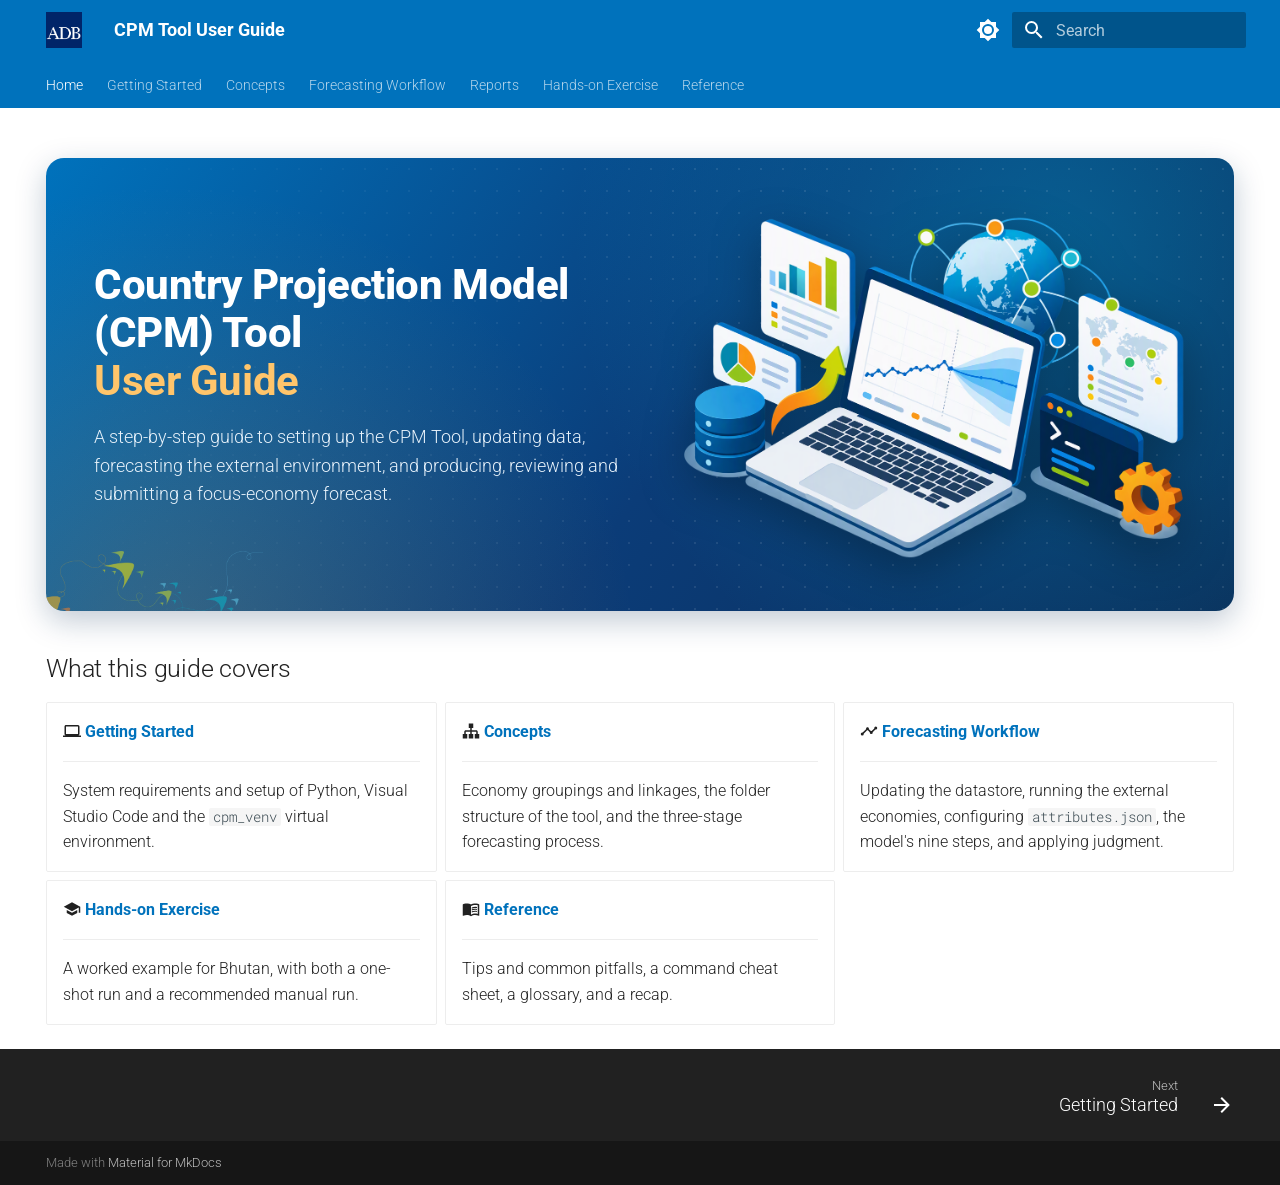
==== index.html @ 5feddd9f "Add files via upload" ====
<!doctype html>
<html lang="en" class="no-js" xmlns:mso="urn:schemas-microsoft-com:office:office" xmlns:msdt="uuid:C2F41010-65B3-11d1-A29F-00AA00C14882">
  <head>
    
      <meta charset="utf-8">
      <meta name="viewport" content="width=device-width,initial-scale=1">
      
        <meta name="description" content="User guide for the Country Projection Model (CPM) Tool">
      
      
        <meta name="author" content="Dennis E. Sorino">
      
      
      
      
        <link rel="next" href="getting-started.html">
      
      
        
      
      
      <link rel="icon" href="assets/images/favicon.png">
      <meta name="generator" content="mkdocs-1.6.1, mkdocs-material-9.7.7">
    
    
      
        <title>CPM Tool User Guide</title>
      
    
    
      <link rel="stylesheet" href="assets/stylesheets/main.ec1eaa64.min.css">
      
        
        <link rel="stylesheet" href="assets/stylesheets/palette.ab4e12ef.min.css">
      
      


    
    
      
    
    
      
        
        
        <link rel="preconnect" href="https://fonts.gstatic.com" crossorigin>
        <link rel="stylesheet" href="https://fonts.googleapis.com/css?family=Roboto:300,300i,400,400i,700,700i%7CRoboto+Mono:400,400i,700,700i&display=fallback">
        <style>:root{--md-text-font:"Roboto";--md-code-font:"Roboto Mono"}</style>
      
    
    
      <link rel="stylesheet" href="css/print-site.css">
    
      <link rel="stylesheet" href="css/print-site-material.css">
    
      <link rel="stylesheet" href="stylesheets/extra.css">
    
    <script>__md_scope=new URL(".",location),__md_hash=e=>[...e].reduce(((e,_)=>(e<<5)-e+_.charCodeAt(0)),0),__md_get=(e,_=localStorage,t=__md_scope)=>JSON.parse(_.getItem(t.pathname+"."+e)),__md_set=(e,_,t=localStorage,a=__md_scope)=>{try{t.setItem(a.pathname+"."+e,JSON.stringify(_))}catch(e){}}</script>
    
      

    
    
  
<!--[if gte mso 9]><xml>
<mso:CustomDocumentProperties>
<mso:ADBCountry msdt:dt="string"></mso:ADBCountry>
<mso:ia017ac09b1942648b563fe0b2b14d52 msdt:dt="string">ERMR|1b0f6326-b8c9-47db-9084-1685569433b2</mso:ia017ac09b1942648b563fe0b2b14d52>
<mso:d01a0ce1b141461dbfb235a3ab729a2c msdt:dt="string"></mso:d01a0ce1b141461dbfb235a3ab729a2c>
<mso:ADBDocumentSecurity msdt:dt="string"></mso:ADBDocumentSecurity>
<mso:ADBDepartmentOwner msdt:dt="string">4;#ERCD|ab3ec0c9-2ce1-477e-8dd0-15d1f7f6b467</mso:ADBDepartmentOwner>
<mso:MediaServiceImageTags msdt:dt="string"></mso:MediaServiceImageTags>
<mso:ADBDocumentLanguage msdt:dt="string">1;#English|16ac8743-31bb-43f8-9a73-533a041667d6</mso:ADBDocumentLanguage>
<mso:p030e467f78f45b4ae8f7e2c17ea4d82 msdt:dt="string"></mso:p030e467f78f45b4ae8f7e2c17ea4d82>
<mso:d61536b25a8a4fedb48bb564279be82a msdt:dt="string">ERCD|ab3ec0c9-2ce1-477e-8dd0-15d1f7f6b467</mso:d61536b25a8a4fedb48bb564279be82a>
<mso:ADBSector msdt:dt="string"></mso:ADBSector>
<mso:ADBDivision msdt:dt="string">7;#ERMR|1b0f6326-b8c9-47db-9084-1685569433b2</mso:ADBDivision>
<mso:a37ff23a602146d4934a49238d370ca5 msdt:dt="string"></mso:a37ff23a602146d4934a49238d370ca5>
<mso:k985dbdc596c44d7acaf8184f33920f0 msdt:dt="string"></mso:k985dbdc596c44d7acaf8184f33920f0>
<mso:j78542b1fffc4a1c84659474212e3133 msdt:dt="string">ERCD|ab3ec0c9-2ce1-477e-8dd0-15d1f7f6b467</mso:j78542b1fffc4a1c84659474212e3133>
<mso:lcf76f155ced4ddcb4097134ff3c332f msdt:dt="string"></mso:lcf76f155ced4ddcb4097134ff3c332f>
<mso:TaxCatchAll msdt:dt="string">4;#ERCD|ab3ec0c9-2ce1-477e-8dd0-15d1f7f6b467;#3;#ERCD|ab3ec0c9-2ce1-477e-8dd0-15d1f7f6b467;#1;#English|16ac8743-31bb-43f8-9a73-533a041667d6;#7;#ERMR|1b0f6326-b8c9-47db-9084-1685569433b2</mso:TaxCatchAll>
<mso:h00e4aaaf4624e24a7df7f06faa038c6 msdt:dt="string">English|16ac8743-31bb-43f8-9a73-533a041667d6</mso:h00e4aaaf4624e24a7df7f06faa038c6>
<mso:ADBDocumentType msdt:dt="string"></mso:ADBDocumentType>
</mso:CustomDocumentProperties>
</xml><![endif]-->
</head>
  
  
    
    
      
    
    
    
    
    <body dir="ltr" data-md-color-scheme="default" data-md-color-primary="custom" data-md-color-accent="custom">
  
    
    <input class="md-toggle" data-md-toggle="drawer" type="checkbox" id="__drawer" autocomplete="off">
    <input class="md-toggle" data-md-toggle="search" type="checkbox" id="__search" autocomplete="off">
    <label class="md-overlay" for="__drawer"></label>
    <div data-md-component="skip">
      
        
        <a href="#country-projection-model-cpm-tooluser-guide" class="md-skip">
          Skip to content
        </a>
      
    </div>
    <div data-md-component="announce">
      
    </div>
    
    
      

<header class="md-header" data-md-component="header">
  <nav class="md-header__inner md-grid" aria-label="Header">
    <a href="index.html" title="CPM Tool User Guide" class="md-header__button md-logo" aria-label="CPM Tool User Guide" data-md-component="logo">
      
  <img src="assets/images/adb-logo.png" alt="logo">

    </a>
    <label class="md-header__button md-icon" for="__drawer">
      
      <svg xmlns="http://www.w3.org/2000/svg" viewBox="0 0 24 24"><path d="M3 6h18v2H3zm0 5h18v2H3zm0 5h18v2H3z"/></svg>
    </label>
    <div class="md-header__title" data-md-component="header-title">
      <div class="md-header__ellipsis">
        <div class="md-header__topic">
          <span class="md-ellipsis">
            CPM Tool User Guide
          </span>
        </div>
        <div class="md-header__topic" data-md-component="header-topic">
          <span class="md-ellipsis">
            
              Home
            
          </span>
        </div>
      </div>
    </div>
    
      
        <form class="md-header__option" data-md-component="palette">
  
    
    
    
    <input class="md-option" data-md-color-media="" data-md-color-scheme="default" data-md-color-primary="custom" data-md-color-accent="custom"  aria-label="Switch to dark mode"  type="radio" name="__palette" id="__palette_0">
    
      <label class="md-header__button md-icon" title="Switch to dark mode" for="__palette_1" hidden>
        <svg xmlns="http://www.w3.org/2000/svg" viewBox="0 0 24 24"><path d="M12 8a4 4 0 0 0-4 4 4 4 0 0 0 4 4 4 4 0 0 0 4-4 4 4 0 0 0-4-4m0 10a6 6 0 0 1-6-6 6 6 0 0 1 6-6 6 6 0 0 1 6 6 6 6 0 0 1-6 6m8-9.31V4h-4.69L12 .69 8.69 4H4v4.69L.69 12 4 15.31V20h4.69L12 23.31 15.31 20H20v-4.69L23.31 12z"/></svg>
      </label>
    
  
    
    
    
    <input class="md-option" data-md-color-media="" data-md-color-scheme="slate" data-md-color-primary="custom" data-md-color-accent="custom"  aria-label="Switch to light mode"  type="radio" name="__palette" id="__palette_1">
    
      <label class="md-header__button md-icon" title="Switch to light mode" for="__palette_0" hidden>
        <svg xmlns="http://www.w3.org/2000/svg" viewBox="0 0 24 24"><path d="M12 18c-.89 0-1.74-.2-2.5-.55C11.56 16.5 13 14.42 13 12s-1.44-4.5-3.5-5.45C10.26 6.2 11.11 6 12 6a6 6 0 0 1 6 6 6 6 0 0 1-6 6m8-9.31V4h-4.69L12 .69 8.69 4H4v4.69L.69 12 4 15.31V20h4.69L12 23.31 15.31 20H20v-4.69L23.31 12z"/></svg>
      </label>
    
  
</form>
      
    
    
      <script>var palette=__md_get("__palette");if(palette&&palette.color){if("(prefers-color-scheme)"===palette.color.media){var media=matchMedia("(prefers-color-scheme: light)"),input=document.querySelector(media.matches?"[data-md-color-media='(prefers-color-scheme: light)']":"[data-md-color-media='(prefers-color-scheme: dark)']");palette.color.media=input.getAttribute("data-md-color-media"),palette.color.scheme=input.getAttribute("data-md-color-scheme"),palette.color.primary=input.getAttribute("data-md-color-primary"),palette.color.accent=input.getAttribute("data-md-color-accent")}for(var[key,value]of Object.entries(palette.color))document.body.setAttribute("data-md-color-"+key,value)}</script>
    
    
    
      
      
        <label class="md-header__button md-icon" for="__search">
          
          <svg xmlns="http://www.w3.org/2000/svg" viewBox="0 0 24 24"><path d="M9.5 3A6.5 6.5 0 0 1 16 9.5c0 1.61-.59 3.09-1.56 4.23l.27.27h.79l5 5-1.5 1.5-5-5v-.79l-.27-.27A6.52 6.52 0 0 1 9.5 16 6.5 6.5 0 0 1 3 9.5 6.5 6.5 0 0 1 9.5 3m0 2C7 5 5 7 5 9.5S7 14 9.5 14 14 12 14 9.5 12 5 9.5 5"/></svg>
        </label>
        <div class="md-search" data-md-component="search" role="dialog">
  <label class="md-search__overlay" for="__search"></label>
  <div class="md-search__inner" role="search">
    <form class="md-search__form" name="search">
      <input type="text" class="md-search__input" name="query" aria-label="Search" placeholder="Search" autocapitalize="off" autocorrect="off" autocomplete="off" spellcheck="false" data-md-component="search-query" required>
      <label class="md-search__icon md-icon" for="__search">
        
        <svg xmlns="http://www.w3.org/2000/svg" viewBox="0 0 24 24"><path d="M9.5 3A6.5 6.5 0 0 1 16 9.5c0 1.61-.59 3.09-1.56 4.23l.27.27h.79l5 5-1.5 1.5-5-5v-.79l-.27-.27A6.52 6.52 0 0 1 9.5 16 6.5 6.5 0 0 1 3 9.5 6.5 6.5 0 0 1 9.5 3m0 2C7 5 5 7 5 9.5S7 14 9.5 14 14 12 14 9.5 12 5 9.5 5"/></svg>
        
        <svg xmlns="http://www.w3.org/2000/svg" viewBox="0 0 24 24"><path d="M20 11v2H8l5.5 5.5-1.42 1.42L4.16 12l7.92-7.92L13.5 5.5 8 11z"/></svg>
      </label>
      <nav class="md-search__options" aria-label="Search">
        
        <button type="reset" class="md-search__icon md-icon" title="Clear" aria-label="Clear" tabindex="-1">
          
          <svg xmlns="http://www.w3.org/2000/svg" viewBox="0 0 24 24"><path d="M19 6.41 17.59 5 12 10.59 6.41 5 5 6.41 10.59 12 5 17.59 6.41 19 12 13.41 17.59 19 19 17.59 13.41 12z"/></svg>
        </button>
      </nav>
      
        <div class="md-search__suggest" data-md-component="search-suggest"></div>
      
    </form>
    <div class="md-search__output">
      <div class="md-search__scrollwrap" tabindex="0" data-md-scrollfix>
        <div class="md-search-result" data-md-component="search-result">
          <div class="md-search-result__meta">
            Initializing search
          </div>
          <ol class="md-search-result__list" role="presentation"></ol>
        </div>
      </div>
    </div>
  </div>
</div>
      
    
    
  </nav>
  
</header>
    
    <div class="md-container" data-md-component="container">
      
      
        
          
            
<nav class="md-tabs" aria-label="Tabs" data-md-component="tabs">
  <div class="md-grid">
    <ul class="md-tabs__list">
      
        
  
  
  
    
  
  
    <li class="md-tabs__item md-tabs__item--active">
      <a href="index.html" class="md-tabs__link">
        
  
  
    
  
  Home

      </a>
    </li>
  

      
        
  
  
  
  
    <li class="md-tabs__item">
      <a href="getting-started.html" class="md-tabs__link">
        
  
  
    
  
  Getting Started

      </a>
    </li>
  

      
        
  
  
  
  
    <li class="md-tabs__item">
      <a href="concepts.html" class="md-tabs__link">
        
  
  
    
  
  Concepts

      </a>
    </li>
  

      
        
  
  
  
  
    <li class="md-tabs__item">
      <a href="workflow.html" class="md-tabs__link">
        
  
  
    
  
  Forecasting Workflow

      </a>
    </li>
  

      
        
  
  
  
  
    <li class="md-tabs__item">
      <a href="reports.html" class="md-tabs__link">
        
  
  
    
  
  Reports

      </a>
    </li>
  

      
        
  
  
  
  
    <li class="md-tabs__item">
      <a href="exercise.html" class="md-tabs__link">
        
  
  
    
  
  Hands-on Exercise

      </a>
    </li>
  

      
        
  
  
  
  
    <li class="md-tabs__item">
      <a href="reference.html" class="md-tabs__link">
        
  
  
    
  
  Reference

      </a>
    </li>
  

      
    </ul>
  </div>
</nav>
          
        
      
      <main class="md-main" data-md-component="main">
        <div class="md-main__inner md-grid">
          
            
              
                
              
              <div class="md-sidebar md-sidebar--primary" data-md-component="sidebar" data-md-type="navigation" hidden>
                <div class="md-sidebar__scrollwrap">
                  <div class="md-sidebar__inner">
                    


  


<nav class="md-nav md-nav--primary md-nav--lifted" aria-label="Navigation" data-md-level="0">
  <label class="md-nav__title" for="__drawer">
    <a href="index.html" title="CPM Tool User Guide" class="md-nav__button md-logo" aria-label="CPM Tool User Guide" data-md-component="logo">
      
  <img src="assets/images/adb-logo.png" alt="logo">

    </a>
    CPM Tool User Guide
  </label>
  
  <ul class="md-nav__list" data-md-scrollfix>
    
      
      
  
  
    
  
  
  
    <li class="md-nav__item md-nav__item--active">
      
      <input class="md-nav__toggle md-toggle" type="checkbox" id="__toc">
      
      
        
      
      
        <label class="md-nav__link md-nav__link--active" for="__toc">
          
  
  
  <span class="md-ellipsis">
    
  
    Home
  

    
  </span>
  
  

          <span class="md-nav__icon md-icon"></span>
        </label>
      
      <a href="index.html" class="md-nav__link md-nav__link--active">
        
  
  
  <span class="md-ellipsis">
    
  
    Home
  

    
  </span>
  
  

      </a>
      
        

<nav class="md-nav md-nav--secondary" aria-label="Table of contents">
  
  
  
    
  
  
    <label class="md-nav__title" for="__toc">
      <span class="md-nav__icon md-icon"></span>
      Table of contents
    </label>
    <ul class="md-nav__list" data-md-component="toc" data-md-scrollfix>
      
        <li class="md-nav__item">
  <a href="#what-this-guide-covers" class="md-nav__link">
    <span class="md-ellipsis">
      
        What this guide covers
      
    </span>
  </a>
  
</li>
      
    </ul>
  
</nav>
      
    </li>
  

    
      
      
  
  
  
  
    <li class="md-nav__item">
      <a href="getting-started.html" class="md-nav__link">
        
  
  
  <span class="md-ellipsis">
    
  
    Getting Started
  

    
  </span>
  
  

      </a>
    </li>
  

    
      
      
  
  
  
  
    <li class="md-nav__item">
      <a href="concepts.html" class="md-nav__link">
        
  
  
  <span class="md-ellipsis">
    
  
    Concepts
  

    
  </span>
  
  

      </a>
    </li>
  

    
      
      
  
  
  
  
    <li class="md-nav__item">
      <a href="workflow.html" class="md-nav__link">
        
  
  
  <span class="md-ellipsis">
    
  
    Forecasting Workflow
  

    
  </span>
  
  

      </a>
    </li>
  

    
      
      
  
  
  
  
    <li class="md-nav__item">
      <a href="reports.html" class="md-nav__link">
        
  
  
  <span class="md-ellipsis">
    
  
    Reports
  

    
  </span>
  
  

      </a>
    </li>
  

    
      
      
  
  
  
  
    <li class="md-nav__item">
      <a href="exercise.html" class="md-nav__link">
        
  
  
  <span class="md-ellipsis">
    
  
    Hands-on Exercise
  

    
  </span>
  
  

      </a>
    </li>
  

    
      
      
  
  
  
  
    <li class="md-nav__item">
      <a href="reference.html" class="md-nav__link">
        
  
  
  <span class="md-ellipsis">
    
  
    Reference
  

    
  </span>
  
  

      </a>
    </li>
  

    
  </ul>
</nav>
                  </div>
                </div>
              </div>
            
            
              
                
              
              <div class="md-sidebar md-sidebar--secondary" data-md-component="sidebar" data-md-type="toc" hidden>
                <div class="md-sidebar__scrollwrap">
                  <div class="md-sidebar__inner">
                    

<nav class="md-nav md-nav--secondary" aria-label="Table of contents">
  
  
  
    
  
  
    <label class="md-nav__title" for="__toc">
      <span class="md-nav__icon md-icon"></span>
      Table of contents
    </label>
    <ul class="md-nav__list" data-md-component="toc" data-md-scrollfix>
      
        <li class="md-nav__item">
  <a href="#what-this-guide-covers" class="md-nav__link">
    <span class="md-ellipsis">
      
        What this guide covers
      
    </span>
  </a>
  
</li>
      
    </ul>
  
</nav>
                  </div>
                </div>
              </div>
            
          
          
            <div class="md-content" data-md-component="content">
              
              <article class="md-content__inner md-typeset">
                
                  
  




<div class="cpm-hero">
<div class="cpm-hero__text">
<h1 id="country-projection-model-cpm-tooluser-guide">Country Projection Model (CPM) Tool<br><span class="cpm-hero__sub">User Guide</span><a class="headerlink" href="#country-projection-model-cpm-tooluser-guide" title="Permanent link">&para;</a></h1>
<p class="cpm-hero__lead">A step-by-step guide to setting up the CPM Tool, updating data, forecasting the external environment, and producing, reviewing and submitting a focus-economy forecast.</p>
</div>
<div class="cpm-hero__art">
  <img src="assets/images/cover-illustration.png" alt="Illustration of forecasting dashboards, a laptop showing a fan chart, and a linked globe">
</div>
</div>
<h2 id="what-this-guide-covers">What this guide covers<a class="headerlink" href="#what-this-guide-covers" title="Permanent link">&para;</a></h2>
<div class="grid cards">
<ul>
<li>
<p><span class="twemoji"><svg xmlns="http://www.w3.org/2000/svg" viewBox="0 0 24 24"><path d="M4 6h16v10H4m16 2a2 2 0 0 0 2-2V6a2 2 0 0 0-2-2H4c-1.11 0-2 .89-2 2v10a2 2 0 0 0 2 2H0v2h24v-2z"/></svg></span> <strong><a href="getting-started/index.md">Getting Started</a></strong></p>
<hr />
<p>System requirements and setup of Python, Visual Studio Code and the <code>cpm_venv</code> virtual environment.</p>
</li>
<li>
<p><span class="twemoji"><svg xmlns="http://www.w3.org/2000/svg" viewBox="0 0 24 24"><path d="M9 2v6h2v3H5c-1.11 0-2 .89-2 2v3H1v6h6v-6H5v-3h6v3H9v6h6v-6h-2v-3h6v3h-2v6h6v-6h-2v-3c0-1.11-.89-2-2-2h-6V8h2V2z"/></svg></span> <strong><a href="concepts/index.md">Concepts</a></strong></p>
<hr />
<p>Economy groupings and linkages, the folder structure of the tool, and the three-stage forecasting process.</p>
</li>
<li>
<p><span class="twemoji"><svg xmlns="http://www.w3.org/2000/svg" viewBox="0 0 24 24"><path d="m3 14 .5.07L8.07 9.5a1.95 1.95 0 0 1 .52-1.91c.78-.79 2.04-.79 2.82 0 .53.52.7 1.26.52 1.91l2.57 2.57.5-.07c.18 0 .35 0 .5.07l3.57-3.57C19 8.35 19 8.18 19 8a2 2 0 0 1 2-2 2 2 0 0 1 2 2 2 2 0 0 1-2 2c-.18 0-.35 0-.5-.07l-3.57 3.57c.07.15.07.32.07.5a2 2 0 0 1-2 2 2 2 0 0 1-2-2l.07-.5-2.57-2.57c-.32.07-.68.07-1 0L4.93 15.5 5 16a2 2 0 0 1-2 2 2 2 0 0 1-2-2 2 2 0 0 1 2-2"/></svg></span> <strong><a href="workflow/index.md">Forecasting Workflow</a></strong></p>
<hr />
<p>Updating the datastore, running the external economies, configuring <code>attributes.json</code>, the model's nine steps, and applying judgment.</p>
</li>
<li>
<p><span class="twemoji"><svg xmlns="http://www.w3.org/2000/svg" viewBox="0 0 24 24"><path d="M12 3 1 9l11 6 9-4.91V17h2V9M5 13.18v4L12 21l7-3.82v-4L12 17z"/></svg></span> <strong><a href="exercise/index.md">Hands-on Exercise</a></strong></p>
<hr />
<p>A worked example for Bhutan, with both a one-shot run and a recommended manual run.</p>
</li>
<li>
<p><span class="twemoji"><svg xmlns="http://www.w3.org/2000/svg" viewBox="0 0 24 24"><path d="M12 21.5c-1.35-.85-3.8-1.5-5.5-1.5-1.65 0-3.35.3-4.75 1.05-.1.05-.15.05-.25.05-.25 0-.5-.25-.5-.5V6c.6-.45 1.25-.75 2-1 1.11-.35 2.33-.5 3.5-.5 1.95 0 4.05.4 5.5 1.5 1.45-1.1 3.55-1.5 5.5-1.5 1.17 0 2.39.15 3.5.5.75.25 1.4.55 2 1v14.6c0 .25-.25.5-.5.5-.1 0-.15 0-.25-.05-1.4-.75-3.1-1.05-4.75-1.05-1.7 0-4.15.65-5.5 1.5M12 8v11.5c1.35-.85 3.8-1.5 5.5-1.5 1.2 0 2.4.15 3.5.5V7c-1.1-.35-2.3-.5-3.5-.5-1.7 0-4.15.65-5.5 1.5m1 3.5c1.11-.68 2.6-1 4.5-1 .91 0 1.76.09 2.5.28V9.23c-.87-.15-1.71-.23-2.5-.23q-2.655 0-4.5.84zm4.5.17c-1.71 0-3.21.26-4.5.79v1.69c1.11-.65 2.6-.99 4.5-.99 1.04 0 1.88.08 2.5.24v-1.5c-.87-.16-1.71-.23-2.5-.23m2.5 2.9c-.87-.16-1.71-.24-2.5-.24-1.83 0-3.33.27-4.5.8v1.69c1.11-.66 2.6-.99 4.5-.99 1.04 0 1.88.08 2.5.24z"/></svg></span> <strong><a href="reference/index.md">Reference</a></strong></p>
<hr />
<p>Tips and common pitfalls, a command cheat sheet, a glossary, and a recap.</p>
</li>
</ul>
</div>







  
  




  



                
              </article>
            </div>
          
          
  <script>var tabs=__md_get("__tabs");if(Array.isArray(tabs))e:for(var set of document.querySelectorAll(".tabbed-set")){var labels=set.querySelector(".tabbed-labels");for(var tab of tabs)for(var label of labels.getElementsByTagName("label"))if(label.innerText.trim()===tab){var input=document.getElementById(label.htmlFor);input.checked=!0;continue e}}</script>

<script>var target=document.getElementById(location.hash.slice(1));target&&target.name&&(target.checked=target.name.startsWith("__tabbed_"))</script>
        </div>
        
          <button type="button" class="md-top md-icon" data-md-component="top" hidden>
  
  <svg xmlns="http://www.w3.org/2000/svg" viewBox="0 0 24 24"><path d="M13 20h-2V8l-5.5 5.5-1.42-1.42L12 4.16l7.92 7.92-1.42 1.42L13 8z"/></svg>
  Back to top
</button>
        
      </main>
      
        <footer class="md-footer">
  
    
      
        
      
      <nav class="md-footer__inner md-grid" aria-label="Footer" >
        
        
          
          <a href="getting-started.html" class="md-footer__link md-footer__link--next" aria-label="Next: Getting Started">
            <div class="md-footer__title">
              <span class="md-footer__direction">
                Next
              </span>
              <div class="md-ellipsis">
                Getting Started
              </div>
            </div>
            <div class="md-footer__button md-icon">
              
              <svg xmlns="http://www.w3.org/2000/svg" viewBox="0 0 24 24"><path d="M4 11v2h12l-5.5 5.5 1.42 1.42L19.84 12l-7.92-7.92L10.5 5.5 16 11z"/></svg>
            </div>
          </a>
        
      </nav>
    
  
  <div class="md-footer-meta md-typeset">
    <div class="md-footer-meta__inner md-grid">
      <div class="md-copyright">
  
  
    Made with
    <a href="https://squidfunk.github.io/mkdocs-material/" target="_blank" rel="noopener">
      Material for MkDocs
    </a>
  
</div>
      
    </div>
  </div>
</footer>
      
    </div>
    <div class="md-dialog" data-md-component="dialog">
      <div class="md-dialog__inner md-typeset"></div>
    </div>
    
    
    
      
      
      <script id="__config" type="application/json">{"annotate": null, "base": ".", "features": ["navigation.tabs", "navigation.sections", "navigation.top", "navigation.footer", "navigation.indexes", "toc.follow", "search.highlight", "search.suggest", "content.code.copy", "content.code.annotate", "content.tabs.link"], "search": "assets/javascripts/workers/search.2c215733.min.js", "tags": null, "translations": {"clipboard.copied": "Copied to clipboard", "clipboard.copy": "Copy to clipboard", "search.result.more.one": "1 more on this page", "search.result.more.other": "# more on this page", "search.result.none": "No matching documents", "search.result.one": "1 matching document", "search.result.other": "# matching documents", "search.result.placeholder": "Type to start searching", "search.result.term.missing": "Missing", "select.version": "Select version"}, "version": null}</script>
    
    
      <script src="assets/javascripts/bundle.d7400e89.min.js"></script>
      
        <script src="js/print-site.js"></script>
      
    
  </body>
</html>
---- assets/stylesheets/main.ec1eaa64.min.css ----
@charset "UTF-8";html{-webkit-text-size-adjust:none;-moz-text-size-adjust:none;text-size-adjust:none;box-sizing:border-box}*,:after,:before{box-sizing:inherit}@media (prefers-reduced-motion){*,:after,:before{transition:none!important}}body{margin:0}a,button,input,label{-webkit-tap-highlight-color:transparent}a{color:inherit;text-decoration:none}hr{border:0;box-sizing:initial;display:block;height:.05rem;overflow:visible;padding:0}small{font-size:80%}sub,sup{line-height:1em}img{border-style:none}table{border-collapse:initial;border-spacing:0}td,th{font-weight:400;vertical-align:top}button{background:#0000;border:0;font-family:inherit;font-size:inherit;margin:0;padding:0}input{border:0;outline:none}:root{--md-primary-fg-color:#4051b5;--md-primary-fg-color--light:#5d6cc0;--md-primary-fg-color--dark:#303fa1;--md-primary-bg-color:#fff;--md-primary-bg-color--light:#ffffffb3;--md-accent-fg-color:#526cfe;--md-accent-fg-color--transparent:#526cfe1a;--md-accent-bg-color:#fff;--md-accent-bg-color--light:#ffffffb3}[data-md-color-scheme=default]{color-scheme:light}[data-md-color-scheme=default] img[src$="#gh-dark-mode-only"],[data-md-color-scheme=default] img[src$="#only-dark"]{display:none}:root,[data-md-color-scheme=default]{--md-hue:225deg;--md-default-fg-color:#000000de;--md-default-fg-color--light:#0000008a;--md-default-fg-color--lighter:#00000052;--md-default-fg-color--lightest:#00000012;--md-default-bg-color:#fff;--md-default-bg-color--light:#ffffffb3;--md-default-bg-color--lighter:#ffffff4d;--md-default-bg-color--lightest:#ffffff1f;--md-code-fg-color:#36464e;--md-code-bg-color:#f5f5f5;--md-code-bg-color--light:#f5f5f5b3;--md-code-bg-color--lighter:#f5f5f54d;--md-code-hl-color:#4287ff;--md-code-hl-color--light:#4287ff1a;--md-code-hl-number-color:#d52a2a;--md-code-hl-special-color:#db1457;--md-code-hl-function-color:#a846b9;--md-code-hl-constant-color:#6e59d9;--md-code-hl-keyword-color:#3f6ec6;--md-code-hl-string-color:#1c7d4d;--md-code-hl-name-color:var(--md-code-fg-color);--md-code-hl-operator-color:var(--md-default-fg-color--light);--md-code-hl-punctuation-color:var(--md-default-fg-color--light);--md-code-hl-comment-color:var(--md-default-fg-color--light);--md-code-hl-generic-color:var(--md-default-fg-color--light);--md-code-hl-variable-color:var(--md-default-fg-color--light);--md-typeset-color:var(--md-default-fg-color);--md-typeset-a-color:var(--md-primary-fg-color);--md-typeset-del-color:#f5503d26;--md-typeset-ins-color:#0bd57026;--md-typeset-kbd-color:#fafafa;--md-typeset-kbd-accent-color:#fff;--md-typeset-kbd-border-color:#b8b8b8;--md-typeset-mark-color:#ffff0080;--md-typeset-table-color:#0000001f;--md-typeset-table-color--light:rgba(0,0,0,.035);--md-admonition-fg-color:var(--md-default-fg-color);--md-admonition-bg-color:var(--md-default-bg-color);--md-warning-fg-color:#000000de;--md-warning-bg-color:#ff9;--md-footer-fg-color:#fff;--md-footer-fg-color--light:#ffffffb3;--md-footer-fg-color--lighter:#ffffff73;--md-footer-bg-color:#000000de;--md-footer-bg-color--dark:#00000052;--md-shadow-z1:0 0.2rem 0.5rem #0000000d,0 0 0.05rem #0000001a;--md-shadow-z2:0 0.2rem 0.5rem #0000001a,0 0 0.05rem #00000040;--md-shadow-z3:0 0.2rem 0.5rem #0003,0 0 0.05rem #00000059}.md-icon svg{fill:currentcolor;display:block;height:1.2rem;width:1.2rem}body{-webkit-font-smoothing:antialiased;-moz-osx-font-smoothing:grayscale;--md-text-font-family:var(--md-text-font,_),-apple-system,BlinkMacSystemFont,Helvetica,Arial,sans-serif;--md-code-font-family:var(--md-code-font,_),SFMono-Regular,Consolas,Menlo,monospace}aside,body,input{font-feature-settings:"kern","liga";color:var(--md-typeset-color);font-family:var(--md-text-font-family)}code,kbd,pre{font-feature-settings:"kern";font-family:var(--md-code-font-family)}:root{--md-typeset-table-sort-icon:url('data:image/svg+xml;charset=utf-8,<svg xmlns="http://www.w3.org/2000/svg" viewBox="0 0 24 24"><path d="m18 21-4-4h3V7h-3l4-4 4 4h-3v10h3M2 19v-2h10v2M2 13v-2h7v2M2 7V5h4v2z"/></svg>');--md-typeset-table-sort-icon--asc:url('data:image/svg+xml;charset=utf-8,<svg xmlns="http://www.w3.org/2000/svg" viewBox="0 0 24 24"><path d="M19 17h3l-4 4-4-4h3V3h2M2 17h10v2H2M6 5v2H2V5m0 6h7v2H2z"/></svg>');--md-typeset-table-sort-icon--desc:url('data:image/svg+xml;charset=utf-8,<svg xmlns="http://www.w3.org/2000/svg" viewBox="0 0 24 24"><path d="M19 7h3l-4-4-4 4h3v14h2M2 17h10v2H2M6 5v2H2V5m0 6h7v2H2z"/></svg>')}.md-typeset{-webkit-print-color-adjust:exact;color-adjust:exact;font-size:.8rem;line-height:1.6;overflow-wrap:break-word}@media print{.md-typeset{font-size:.68rem}}.md-typeset blockquote,.md-typeset dl,.md-typeset figure,.md-typeset ol,.md-typeset pre,.md-typeset ul{margin-bottom:1em;margin-top:1em}.md-typeset h1{color:var(--md-default-fg-color--light);font-size:2em;line-height:1.3;margin:0 0 1.25em}.md-typeset h1,.md-typeset h2{font-weight:300;letter-spacing:-.01em}.md-typeset h2{font-size:1.5625em;line-height:1.4;margin:1.6em 0 .64em}.md-typeset h3{font-size:1.25em;font-weight:400;letter-spacing:-.01em;line-height:1.5;margin:1.6em 0 .8em}.md-typeset h2+h3{margin-top:.8em}.md-typeset h4{font-weight:700;letter-spacing:-.01em;margin:1em 0}.md-typeset h5,.md-typeset h6{color:var(--md-default-fg-color--light);font-size:.8em;font-weight:700;letter-spacing:-.01em;margin:1.25em 0}.md-typeset h5{text-transform:uppercase}.md-typeset h5 code{text-transform:none}.md-typeset hr{border-bottom:.05rem solid var(--md-default-fg-color--lightest);display:flow-root;margin:1.5em 0}.md-typeset a{color:var(--md-typeset-a-color);word-break:break-word}.md-typeset a,.md-typeset a:before{transition:color 125ms}.md-typeset a:focus,.md-typeset a:hover{color:var(--md-accent-fg-color)}.md-typeset a:focus code,.md-typeset a:hover code{background-color:var(--md-accent-fg-color--transparent);color:var(--md-accent-fg-color)}.md-typeset a code{color:var(--md-typeset-a-color)}.md-typeset a.focus-visible{outline-color:var(--md-accent-fg-color);outline-offset:.2rem}.md-typeset code,.md-typeset kbd,.md-typeset pre{color:var(--md-code-fg-color);direction:ltr;font-variant-ligatures:none;transition:background-color 125ms}@media print{.md-typeset code,.md-typeset kbd,.md-typeset pre{white-space:pre-wrap}}.md-typeset code{background-color:var(--md-code-bg-color);border-radius:.1rem;-webkit-box-decoration-break:clone;box-decoration-break:clone;font-size:.85em;padding:0 .2941176471em;transition:color 125ms,background-color 125ms;word-break:break-word}.md-typeset code:not(.focus-visible){-webkit-tap-highlight-color:transparent;outline:none}.md-typeset pre{display:flow-root;line-height:1.4;position:relative}.md-typeset pre>code{-webkit-box-decoration-break:slice;box-decoration-break:slice;box-shadow:none;display:block;margin:0;outline-color:var(--md-accent-fg-color);overflow:auto;padding:.7720588235em 1.1764705882em;scrollbar-color:var(--md-default-fg-color--lighter) #0000;scrollbar-width:thin;touch-action:auto;word-break:normal}.md-typeset pre>code:hover{scrollbar-color:var(--md-accent-fg-color) #0000}.md-typeset pre>code::-webkit-scrollbar{height:.2rem;width:.2rem}.md-typeset pre>code::-webkit-scrollbar-thumb{background-color:var(--md-default-fg-color--lighter)}.md-typeset pre>code::-webkit-scrollbar-thumb:hover{background-color:var(--md-accent-fg-color)}.md-typeset kbd{background-color:var(--md-typeset-kbd-color);border-radius:.1rem;box-shadow:0 .1rem 0 .05rem var(--md-typeset-kbd-border-color),0 .1rem 0 var(--md-typeset-kbd-border-color),0 -.1rem .2rem var(--md-typeset-kbd-accent-color) inset;color:var(--md-default-fg-color);display:inline-block;font-size:.75em;padding:0 .6666666667em;vertical-align:text-top;word-break:break-word}.md-typeset mark{background-color:var(--md-typeset-mark-color);-webkit-box-decoration-break:clone;box-decoration-break:clone;color:inherit;word-break:break-word}.md-typeset abbr{cursor:help;text-decoration:none}.md-typeset [data-preview],.md-typeset abbr{border-bottom:.05rem dotted var(--md-default-fg-color--light)}.md-typeset small{opacity:.75}[dir=ltr] .md-typeset sub,[dir=ltr] .md-typeset sup{margin-left:.078125em}[dir=rtl] .md-typeset sub,[dir=rtl] .md-typeset sup{margin-right:.078125em}[dir=ltr] .md-typeset blockquote{padding-left:.6rem}[dir=rtl] .md-typeset blockquote{padding-right:.6rem}[dir=ltr] .md-typeset blockquote{border-left:.2rem solid var(--md-default-fg-color--lighter)}[dir=rtl] .md-typeset blockquote{border-right:.2rem solid var(--md-default-fg-color--lighter)}.md-typeset blockquote{color:var(--md-default-fg-color--light);margin-left:0;margin-right:0}.md-typeset ul{list-style-type:disc}.md-typeset ul[type]{list-style-type:revert-layer}[dir=ltr] .md-typeset ol,[dir=ltr] .md-typeset ul{margin-left:.625em}[dir=rtl] .md-typeset ol,[dir=rtl] .md-typeset ul{margin-right:.625em}.md-typeset ol,.md-typeset ul{padding:0}.md-typeset ol:not([hidden]),.md-typeset ul:not([hidden]){display:flow-root}.md-typeset ol ol,.md-typeset ul ol{list-style-type:lower-alpha}.md-typeset ol ol ol,.md-typeset ul ol ol{list-style-type:lower-roman}.md-typeset ol ol ol ol,.md-typeset ul ol ol ol{list-style-type:upper-alpha}.md-typeset ol ol ol ol ol,.md-typeset ul ol ol ol ol{list-style-type:upper-roman}.md-typeset ol[type],.md-typeset ul[type]{list-style-type:revert-layer}[dir=ltr] .md-typeset ol li,[dir=ltr] .md-typeset ul li{margin-left:1.25em}[dir=rtl] .md-typeset ol li,[dir=rtl] .md-typeset ul li{margin-right:1.25em}.md-typeset ol li,.md-typeset ul li{margin-bottom:.5em}.md-typeset ol li blockquote,.md-typeset ol li p,.md-typeset ul li blockquote,.md-typeset ul li p{margin:.5em 0}.md-typeset ol li:last-child,.md-typeset ul li:last-child{margin-bottom:0}[dir=ltr] .md-typeset ol li ol,[dir=ltr] .md-typeset ol li ul,[dir=ltr] .md-typeset ul li ol,[dir=ltr] .md-typeset ul li ul{margin-left:.625em}[dir=rtl] .md-typeset ol li ol,[dir=rtl] .md-typeset ol li ul,[dir=rtl] .md-typeset ul li ol,[dir=rtl] .md-typeset ul li ul{margin-right:.625em}.md-typeset ol li ol,.md-typeset ol li ul,.md-typeset ul li ol,.md-typeset ul li ul{margin-bottom:.5em;margin-top:.5em}[dir=ltr] .md-typeset dd{margin-left:1.875em}[dir=rtl] .md-typeset dd{margin-right:1.875em}.md-typeset dd{margin-bottom:1.5em;margin-top:1em}.md-typeset img,.md-typeset svg,.md-typeset video{height:auto;max-width:100%}.md-typeset img[align=left]{margin:1em 1em 1em 0}.md-typeset img[align=right]{margin:1em 0 1em 1em}.md-typeset img[align]:only-child{margin-top:0}.md-typeset figure{display:flow-root;margin:1em auto;max-width:100%;text-align:center;width:fit-content}.md-typeset figure img{display:block;margin:0 auto}.md-typeset figcaption{font-style:italic;margin:1em auto;max-width:24rem}.md-typeset iframe{max-width:100%}.md-typeset table:not([class]){background-color:var(--md-default-bg-color);border:.05rem solid var(--md-typeset-table-color);border-radius:.1rem;display:inline-block;font-size:.64rem;max-width:100%;overflow:auto;touch-action:auto}@media print{.md-typeset table:not([class]){display:table}}.md-typeset table:not([class])+*{margin-top:1.5em}.md-typeset table:not([class]) td>:first-child,.md-typeset table:not([class]) th>:first-child{margin-top:0}.md-typeset table:not([class]) td>:last-child,.md-typeset table:not([class]) th>:last-child{margin-bottom:0}.md-typeset table:not([class]) td:not([align]),.md-typeset table:not([class]) th:not([align]){text-align:left}[dir=rtl] .md-typeset table:not([class]) td:not([align]),[dir=rtl] .md-typeset table:not([class]) th:not([align]){text-align:right}.md-typeset table:not([class]) th{font-weight:700;min-width:5rem;padding:.9375em 1.25em;vertical-align:top}.md-typeset table:not([class]) td{border-top:.05rem solid var(--md-typeset-table-color);padding:.9375em 1.25em;vertical-align:top}.md-typeset table:not([class]) tbody tr{transition:background-color 125ms}.md-typeset table:not([class]) tbody tr:hover{background-color:var(--md-typeset-table-color--light);box-shadow:0 .05rem 0 var(--md-default-bg-color) inset}.md-typeset table:not([class]) a{word-break:normal}.md-typeset table th[role=columnheader]{cursor:pointer}[dir=ltr] .md-typeset table th[role=columnheader]:after{margin-left:.5em}[dir=rtl] .md-typeset table th[role=columnheader]:after{margin-right:.5em}.md-typeset table th[role=columnheader]:after{content:"";display:inline-block;height:1.2em;-webkit-mask-image:var(--md-typeset-table-sort-icon);mask-image:var(--md-typeset-table-sort-icon);-webkit-mask-repeat:no-repeat;mask-repeat:no-repeat;-webkit-mask-size:contain;mask-size:contain;transition:background-color 125ms;vertical-align:text-bottom;width:1.2em}.md-typeset table th[role=columnheader]:hover:after{background-color:var(--md-default-fg-color--lighter)}.md-typeset table th[role=columnheader][aria-sort=ascending]:after{background-color:var(--md-default-fg-color--light);-webkit-mask-image:var(--md-typeset-table-sort-icon--asc);mask-image:var(--md-typeset-table-sort-icon--asc)}.md-typeset table th[role=columnheader][aria-sort=descending]:after{background-color:var(--md-default-fg-color--light);-webkit-mask-image:var(--md-typeset-table-sort-icon--desc);mask-image:var(--md-typeset-table-sort-icon--desc)}.md-typeset__scrollwrap{margin:1em -.8rem;overflow-x:auto;touch-action:auto}.md-typeset__table{display:inline-block;margin-bottom:.5em;padding:0 .8rem}@media print{.md-typeset__table{display:block}}html .md-typeset__table table{display:table;margin:0;overflow:hidden;width:100%}@media screen and (max-width:44.984375em){.md-content__inner>pre{margin:1em -.8rem}.md-content__inner>pre code{border-radius:0}}.md-typeset .md-author{border-radius:100%;display:block;flex-shrink:0;height:1.6rem;overflow:hidden;position:relative;transition:color 125ms,transform 125ms;width:1.6rem}.md-typeset .md-author img{display:block}.md-typeset .md-author--more{background:var(--md-default-fg-color--lightest);color:var(--md-default-fg-color--lighter);font-size:.6rem;font-weight:700;line-height:1.6rem;text-align:center}.md-typeset .md-author--long{height:2.4rem;width:2.4rem}.md-typeset a.md-author{transform:scale(1)}.md-typeset a.md-author img{border-radius:100%;filter:grayscale(100%) opacity(75%);transition:filter 125ms}.md-typeset a.md-author:focus,.md-typeset a.md-author:hover{transform:scale(1.1);z-index:1}.md-typeset a.md-author:focus img,.md-typeset a.md-author:hover img{filter:grayscale(0)}.md-banner{background-color:var(--md-footer-bg-color);color:var(--md-footer-fg-color);overflow:auto}@media print{.md-banner{display:none}}.md-banner--warning{background-color:var(--md-warning-bg-color);color:var(--md-warning-fg-color)}.md-banner__inner{font-size:.7rem;margin:.6rem auto;padding:0 .8rem}[dir=ltr] .md-banner__button{float:right}[dir=rtl] .md-banner__button{float:left}.md-banner__button{color:inherit;cursor:pointer;transition:opacity .25s}.no-js .md-banner__button{display:none}.md-banner__button:hover{opacity:.7}html{font-size:125%;height:100%;overflow-x:hidden}@media screen and (min-width:100em){html{font-size:137.5%}}@media screen and (min-width:125em){html{font-size:150%}}body{background-color:var(--md-default-bg-color);display:flex;flex-direction:column;font-size:.5rem;min-height:100%;position:relative;width:100%}@media print{body{display:block}}@media screen and (max-width:59.984375em){body[data-md-scrolllock]{position:fixed}}.md-grid{margin-left:auto;margin-right:auto;max-width:61rem}.md-container{display:flex;flex-direction:column;flex-grow:1}@media print{.md-container{display:block}}.md-main{flex-grow:1}.md-main__inner{display:flex;height:100%;margin-top:1.5rem}.md-ellipsis{overflow:hidden;text-overflow:ellipsis}.md-toggle{display:none}.md-option{height:0;opacity:0;position:absolute;width:0}.md-option:checked+label:not([hidden]){display:block}.md-option.focus-visible+label{outline-color:var(--md-accent-fg-color);outline-style:auto}.md-skip{background-color:var(--md-default-fg-color);border-radius:.1rem;color:var(--md-default-bg-color);font-size:.64rem;margin:.5rem;opacity:0;outline-color:var(--md-accent-fg-color);padding:.3rem .5rem;position:fixed;transform:translateY(.4rem);z-index:-1}.md-skip:focus{opacity:1;transform:translateY(0);transition:transform .25s cubic-bezier(.4,0,.2,1),opacity 175ms 75ms;z-index:10}@page{margin:25mm}:root{--md-clipboard-icon:url('data:image/svg+xml;charset=utf-8,<svg xmlns="http://www.w3.org/2000/svg" viewBox="0 0 24 24"><path d="M19 21H8V7h11m0-2H8a2 2 0 0 0-2 2v14a2 2 0 0 0 2 2h11a2 2 0 0 0 2-2V7a2 2 0 0 0-2-2m-3-4H4a2 2 0 0 0-2 2v14h2V3h12z"/></svg>')}.md-clipboard{border-radius:.1rem;color:var(--md-default-fg-color--lightest);cursor:pointer;height:1.5em;outline-color:var(--md-accent-fg-color);outline-offset:.1rem;transition:color .25s;width:1.5em;z-index:1}@media print{.md-clipboard{display:none}}.md-clipboard:not(.focus-visible){-webkit-tap-highlight-color:transparent;outline:none}:hover>.md-clipboard{color:var(--md-default-fg-color--light)}.md-clipboard:focus,.md-clipboard:hover{color:var(--md-accent-fg-color)}.md-clipboard:after{background-color:currentcolor;content:"";display:block;height:1.125em;margin:0 auto;-webkit-mask-image:var(--md-clipboard-icon);mask-image:var(--md-clipboard-icon);-webkit-mask-position:center;mask-position:center;-webkit-mask-repeat:no-repeat;mask-repeat:no-repeat;-webkit-mask-size:contain;mask-size:contain;width:1.125em}.md-clipboard--inline{cursor:pointer}.md-clipboard--inline code{transition:color .25s,background-color .25s}.md-clipboard--inline:focus code,.md-clipboard--inline:hover code{background-color:var(--md-accent-fg-color--transparent);color:var(--md-accent-fg-color)}:root{--md-code-select-icon:url('data:image/svg+xml;charset=utf-8,<svg xmlns="http://www.w3.org/2000/svg" viewBox="0 0 24 24"><path d="M19 19h-4v2h4c1.1 0 2-.9 2-2v-4h-2m0-12h-4v2h4v4h2V5c0-1.1-.9-2-2-2M5 5h4V3H5c-1.1 0-2 .9-2 2v4h2m0 6H3v4c0 1.1.9 2 2 2h4v-2H5zm2-4h2v2H7zm4 0h2v2h-2zm4 0h2v2h-2zM7 7h2v2H7zm4 0h2v2h-2zm4 0h2v2h-2zm-8 8h2v2H7zm4 0h2v2h-2zm4 0h2v2h-2z"/></svg>');--md-code-copy-icon:url('data:image/svg+xml;charset=utf-8,<svg xmlns="http://www.w3.org/2000/svg" viewBox="0 0 24 24"><path d="M19 21H8V7h11m0-2H8a2 2 0 0 0-2 2v14a2 2 0 0 0 2 2h11a2 2 0 0 0 2-2V7a2 2 0 0 0-2-2m-3-4H4a2 2 0 0 0-2 2v14h2V3h12z"/></svg>')}.md-typeset .md-code__content{display:grid}.md-code__nav{background-color:var(--md-code-bg-color--lighter);border-radius:.1rem;display:flex;gap:.2rem;padding:.2rem;position:absolute;right:.25em;top:.25em;transition:background-color .25s;z-index:1}:hover>.md-code__nav{background-color:var(--md-code-bg-color--light)}.md-code__button{color:var(--md-default-fg-color--lightest);cursor:pointer;display:block;height:1.5em;outline-color:var(--md-accent-fg-color);outline-offset:.1rem;transition:color .25s;width:1.5em}:hover>*>.md-code__button{color:var(--md-default-fg-color--light)}.md-code__button.focus-visible,.md-code__button:hover{color:var(--md-accent-fg-color)}.md-code__button--active{color:var(--md-default-fg-color)!important}.md-code__button:after{background-color:currentcolor;content:"";display:block;height:1.125em;margin:0 auto;-webkit-mask-position:center;mask-position:center;-webkit-mask-repeat:no-repeat;mask-repeat:no-repeat;-webkit-mask-size:contain;mask-size:contain;width:1.125em}.md-code__button[data-md-type=select]:after{-webkit-mask-image:var(--md-code-select-icon);mask-image:var(--md-code-select-icon)}.md-code__button[data-md-type=copy]:after{-webkit-mask-image:var(--md-code-copy-icon);mask-image:var(--md-code-copy-icon)}@keyframes consent{0%{opacity:0;transform:translateY(100%)}to{opacity:1;transform:translateY(0)}}@keyframes overlay{0%{opacity:0}to{opacity:1}}.md-consent__overlay{animation:overlay .25s both;-webkit-backdrop-filter:blur(.1rem);backdrop-filter:blur(.1rem);background-color:#0000008a;height:100%;opacity:1;position:fixed;top:0;width:100%;z-index:5}.md-consent__inner{animation:consent .5s cubic-bezier(.1,.7,.1,1) both;background-color:var(--md-default-bg-color);border:0;border-radius:.1rem;bottom:0;box-shadow:0 0 .2rem #0000001a,0 .2rem .4rem #0003;max-height:100%;overflow:auto;padding:0;position:fixed;width:100%;z-index:5}.md-consent__form{padding:.8rem}.md-consent__settings{display:none;margin:1em 0}input:checked+.md-consent__settings{display:block}.md-consent__controls{margin-bottom:.8rem}.md-typeset .md-consent__controls .md-button{display:inline}@media screen and (max-width:44.984375em){.md-typeset .md-consent__controls .md-button{display:block;margin-top:.4rem;text-align:center;width:100%}}.md-consent label{cursor:pointer}.md-content{flex-grow:1;min-width:0}.md-content__inner{margin:0 .8rem 1.2rem;padding-top:.6rem}@media screen and (min-width:76.25em){[dir=ltr] .md-sidebar--primary:not([hidden])~.md-content>.md-content__inner{margin-left:1.2rem}[dir=ltr] .md-sidebar--secondary:not([hidden])~.md-content>.md-content__inner,[dir=rtl] .md-sidebar--primary:not([hidden])~.md-content>.md-content__inner{margin-right:1.2rem}[dir=rtl] .md-sidebar--secondary:not([hidden])~.md-content>.md-content__inner{margin-left:1.2rem}}.md-content__inner:before{content:"";display:block;height:.4rem}.md-content__inner>:last-child{margin-bottom:0}[dir=ltr] .md-content__button{float:right}[dir=rtl] .md-content__button{float:left}[dir=ltr] .md-content__button{margin-left:.4rem}[dir=rtl] .md-content__button{margin-right:.4rem}.md-content__button{margin:.4rem 0;padding:0}@media print{.md-content__button{display:none}}.md-typeset .md-content__button{color:var(--md-default-fg-color--lighter)}.md-content__button svg{display:inline;vertical-align:top}[dir=rtl] .md-content__button svg{transform:scaleX(-1)}[dir=ltr] .md-dialog{right:.8rem}[dir=rtl] .md-dialog{left:.8rem}.md-dialog{background-color:var(--md-default-fg-color);border-radius:.1rem;bottom:.8rem;box-shadow:var(--md-shadow-z3);min-width:11.1rem;opacity:0;padding:.4rem .6rem;pointer-events:none;position:fixed;transform:translateY(100%);transition:transform 0ms .4s,opacity .4s;z-index:4}@media print{.md-dialog{display:none}}.md-dialog--active{opacity:1;pointer-events:auto;transform:translateY(0);transition:transform .4s cubic-bezier(.075,.85,.175,1),opacity .4s}.md-dialog__inner{color:var(--md-default-bg-color);font-size:.7rem}.md-feedback{margin:2em 0 1em;text-align:center}.md-feedback fieldset{border:none;margin:0;padding:0}.md-feedback__title{font-weight:700;margin:1em auto}.md-feedback__inner{position:relative}.md-feedback__list{display:flex;flex-wrap:wrap;place-content:baseline center;position:relative}.md-feedback__list:hover .md-icon:not(:disabled){color:var(--md-default-fg-color--lighter)}:disabled .md-feedback__list{min-height:1.8rem}.md-feedback__icon{color:var(--md-default-fg-color--light);cursor:pointer;flex-shrink:0;margin:0 .1rem;transition:color 125ms}.md-feedback__icon:not(:disabled).md-icon:hover{color:var(--md-accent-fg-color)}.md-feedback__icon:disabled{color:var(--md-default-fg-color--lightest);pointer-events:none}.md-feedback__note{opacity:0;position:relative;transform:translateY(.4rem);transition:transform .4s cubic-bezier(.1,.7,.1,1),opacity .15s}.md-feedback__note>*{margin:0 auto;max-width:16rem}:disabled .md-feedback__note{opacity:1;transform:translateY(0)}@media print{.md-feedback{display:none}}.md-footer{background-color:var(--md-footer-bg-color);color:var(--md-footer-fg-color)}@media print{.md-footer{display:none}}.md-footer__inner{justify-content:space-between;overflow:auto;padding:.2rem}.md-footer__inner:not([hidden]){display:flex}.md-footer__link{align-items:end;display:flex;flex-grow:0.01;margin-bottom:.4rem;margin-top:1rem;max-width:100%;outline-color:var(--md-accent-fg-color);overflow:hidden;transition:opacity .25s}.md-footer__link:focus,.md-footer__link:hover{opacity:.7}[dir=rtl] .md-footer__link svg{transform:scaleX(-1)}@media screen and (max-width:44.984375em){.md-footer__link--prev{flex-shrink:0}.md-footer__link--prev .md-footer__title{display:none}}[dir=ltr] .md-footer__link--next{margin-left:auto}[dir=rtl] .md-footer__link--next{margin-right:auto}.md-footer__link--next{text-align:right}[dir=rtl] .md-footer__link--next{text-align:left}.md-footer__title{flex-grow:1;font-size:.9rem;margin-bottom:.7rem;max-width:calc(100% - 2.4rem);padding:0 1rem;white-space:nowrap}.md-footer__button{margin:.2rem;padding:.4rem}.md-footer__direction{font-size:.64rem;opacity:.7}.md-footer-meta{background-color:var(--md-footer-bg-color--dark)}.md-footer-meta__inner{display:flex;flex-wrap:wrap;justify-content:space-between;padding:.2rem}html .md-footer-meta.md-typeset a{color:var(--md-footer-fg-color--light)}html .md-footer-meta.md-typeset a:focus,html .md-footer-meta.md-typeset a:hover{color:var(--md-footer-fg-color)}.md-copyright{color:var(--md-footer-fg-color--lighter);font-size:.64rem;margin:auto .6rem;padding:.4rem 0;width:100%}@media screen and (min-width:45em){.md-copyright{width:auto}}.md-copyright__highlight{color:var(--md-footer-fg-color--light)}.md-social{display:inline-flex;gap:.2rem;margin:0 .4rem;padding:.2rem 0 .6rem}@media screen and (min-width:45em){.md-social{padding:.6rem 0}}.md-social__link{display:inline-block;height:1.6rem;text-align:center;width:1.6rem}.md-social__link:before{line-height:1.9}.md-social__link svg{fill:currentcolor;max-height:.8rem;vertical-align:-25%}.md-typeset .md-button{border:.1rem solid;border-radius:.1rem;color:var(--md-primary-fg-color);cursor:pointer;display:inline-block;font-weight:700;padding:.625em 2em;transition:color 125ms,background-color 125ms,border-color 125ms}.md-typeset .md-button--primary{background-color:var(--md-primary-fg-color);border-color:var(--md-primary-fg-color);color:var(--md-primary-bg-color)}.md-typeset .md-button:focus,.md-typeset .md-button:hover{background-color:var(--md-accent-fg-color);border-color:var(--md-accent-fg-color);color:var(--md-accent-bg-color)}[dir=ltr] .md-typeset .md-input{border-top-left-radius:.1rem}[dir=ltr] .md-typeset .md-input,[dir=rtl] .md-typeset .md-input{border-top-right-radius:.1rem}[dir=rtl] .md-typeset .md-input{border-top-left-radius:.1rem}.md-typeset .md-input{border-bottom:.1rem solid var(--md-default-fg-color--lighter);box-shadow:var(--md-shadow-z1);font-size:.8rem;height:1.8rem;padding:0 .6rem;transition:border .25s,box-shadow .25s}.md-typeset .md-input:focus,.md-typeset .md-input:hover{border-bottom-color:var(--md-accent-fg-color);box-shadow:var(--md-shadow-z2)}.md-typeset .md-input--stretch{width:100%}.md-header{background-color:var(--md-primary-fg-color);box-shadow:0 0 .2rem #0000,0 .2rem .4rem #0000;color:var(--md-primary-bg-color);display:block;left:0;position:sticky;right:0;top:0;z-index:4}@media print{.md-header{display:none}}.md-header[hidden]{transform:translateY(-100%);transition:transform .25s cubic-bezier(.8,0,.6,1),box-shadow .25s}.md-header--shadow{box-shadow:0 0 .2rem #0000001a,0 .2rem .4rem #0003;transition:transform .25s cubic-bezier(.1,.7,.1,1),box-shadow .25s}.md-header__inner{align-items:center;display:flex;padding:0 .2rem}.md-header__button{color:currentcolor;cursor:pointer;margin:.2rem;outline-color:var(--md-accent-fg-color);padding:.4rem;position:relative;transition:opacity .25s;vertical-align:middle;z-index:1}.md-header__button:hover{opacity:.7}.md-header__button:not([hidden]){display:inline-block}.md-header__button:not(.focus-visible){-webkit-tap-highlight-color:transparent;outline:none}.md-header__button.md-logo{margin:.2rem;padding:.4rem}@media screen and (max-width:76.234375em){.md-header__button.md-logo{display:none}}.md-header__button.md-logo img,.md-header__button.md-logo svg{fill:currentcolor;display:block;height:1.2rem;width:auto}@media screen and (min-width:60em){.md-header__button[for=__search]{display:none}}.no-js .md-header__button[for=__search]{display:none}[dir=rtl] .md-header__button[for=__search] svg{transform:scaleX(-1)}@media screen and (min-width:76.25em){.md-header__button[for=__drawer]{display:none}}.md-header__topic{display:flex;max-width:100%;position:absolute;transition:transform .4s cubic-bezier(.1,.7,.1,1),opacity .15s;white-space:nowrap}.md-header__topic+.md-header__topic{opacity:0;pointer-events:none;transform:translateX(1.25rem);transition:transform .4s cubic-bezier(1,.7,.1,.1),opacity .15s;z-index:-1}[dir=rtl] .md-header__topic+.md-header__topic{transform:translateX(-1.25rem)}.md-header__topic:first-child{font-weight:700}[dir=ltr] .md-header__title{margin-left:1rem;margin-right:.4rem}[dir=rtl] .md-header__title{margin-left:.4rem;margin-right:1rem}.md-header__title{flex-grow:1;font-size:.9rem;height:2.4rem;line-height:2.4rem}.md-header__title--active .md-header__topic{opacity:0;pointer-events:none;transform:translateX(-1.25rem);transition:transform .4s cubic-bezier(1,.7,.1,.1),opacity .15s;z-index:-1}[dir=rtl] .md-header__title--active .md-header__topic{transform:translateX(1.25rem)}.md-header__title--active .md-header__topic+.md-header__topic{opacity:1;pointer-events:auto;transform:translateX(0);transition:transform .4s cubic-bezier(.1,.7,.1,1),opacity .15s;z-index:0}.md-header__title>.md-header__ellipsis{height:100%;position:relative;width:100%}.md-header__option{display:flex;flex-shrink:0;max-width:100%;transition:max-width 0ms .25s,opacity .25s .25s;white-space:nowrap}[data-md-toggle=search]:checked~.md-header .md-header__option{max-width:0;opacity:0;transition:max-width 0ms,opacity 0ms}.md-header__option>input{bottom:0}.md-header__source{display:none}@media screen and (min-width:60em){[dir=ltr] .md-header__source{margin-left:1rem}[dir=rtl] .md-header__source{margin-right:1rem}.md-header__source{display:block;max-width:11.7rem;width:11.7rem}}@media screen and (min-width:76.25em){[dir=ltr] .md-header__source{margin-left:1.4rem}[dir=rtl] .md-header__source{margin-right:1.4rem}}.md-meta{color:var(--md-default-fg-color--light);font-size:.7rem;line-height:1.3}.md-meta__list{display:inline-flex;flex-wrap:wrap;list-style:none;margin:0;padding:0}.md-meta__item:not(:last-child):after{content:"·";margin-left:.2rem;margin-right:.2rem}.md-meta__link{color:var(--md-typeset-a-color)}.md-meta__link:focus,.md-meta__link:hover{color:var(--md-accent-fg-color)}.md-draft{background-color:#ff1744;border-radius:.125em;color:#fff;display:inline-block;font-weight:700;padding-left:.5714285714em;padding-right:.5714285714em}:root{--md-nav-icon--prev:url('data:image/svg+xml;charset=utf-8,<svg xmlns="http://www.w3.org/2000/svg" viewBox="0 0 24 24"><path d="M20 11v2H8l5.5 5.5-1.42 1.42L4.16 12l7.92-7.92L13.5 5.5 8 11z"/></svg>');--md-nav-icon--next:url('data:image/svg+xml;charset=utf-8,<svg xmlns="http://www.w3.org/2000/svg" viewBox="0 0 24 24"><path d="M8.59 16.58 13.17 12 8.59 7.41 10 6l6 6-6 6z"/></svg>');--md-toc-icon:url('data:image/svg+xml;charset=utf-8,<svg xmlns="http://www.w3.org/2000/svg" viewBox="0 0 24 24"><path d="M3 9h14V7H3zm0 4h14v-2H3zm0 4h14v-2H3zm16 0h2v-2h-2zm0-10v2h2V7zm0 6h2v-2h-2z"/></svg>')}.md-nav{font-size:.7rem;line-height:1.3}.md-nav__title{color:var(--md-default-fg-color--light);display:block;font-weight:700;overflow:hidden;padding:0 .6rem;text-overflow:ellipsis}.md-nav__title .md-nav__button{display:none}.md-nav__title .md-nav__button img{height:100%;width:auto}.md-nav__title .md-nav__button.md-logo img,.md-nav__title .md-nav__button.md-logo svg{fill:currentcolor;display:block;height:2.4rem;max-width:100%;object-fit:contain;width:auto}.md-nav__list{list-style:none;margin:0;padding:0}.md-nav__link{align-items:flex-start;display:flex;gap:.4rem;margin-top:.625em;scroll-snap-align:start;transition:color 125ms}.md-nav__link--passed,.md-nav__link--passed code{color:var(--md-default-fg-color--light)}.md-nav__item .md-nav__link--active,.md-nav__item .md-nav__link--active code{color:var(--md-typeset-a-color)}.md-nav__link .md-ellipsis{position:relative}.md-nav__link .md-ellipsis code{word-break:normal}[dir=ltr] .md-nav__link .md-icon:last-child{margin-left:auto}[dir=rtl] .md-nav__link .md-icon:last-child{margin-right:auto}.md-nav__link .md-typeset{font-size:.7rem;line-height:1.3}.md-nav__link svg{fill:currentcolor;flex-shrink:0;height:1.3em;position:relative}.md-nav__link[for]:focus,.md-nav__link[for]:hover,.md-nav__link[href]:focus,.md-nav__link[href]:hover{color:var(--md-accent-fg-color);cursor:pointer}.md-nav__link[for]:focus code,.md-nav__link[for]:hover code,.md-nav__link[href]:focus code,.md-nav__link[href]:hover code{background-color:var(--md-accent-fg-color--transparent);color:var(--md-accent-fg-color)}.md-nav__link.focus-visible{outline-color:var(--md-accent-fg-color);outline-offset:.2rem}.md-nav--primary .md-nav__link[for=__toc]{display:none}.md-nav--primary .md-nav__link[for=__toc] .md-icon:after{background-color:currentcolor;display:block;height:100%;-webkit-mask-image:var(--md-toc-icon);mask-image:var(--md-toc-icon);width:100%}.md-nav--primary .md-nav__link[for=__toc]~.md-nav{display:none}.md-nav__container>.md-nav__link{margin-top:0}.md-nav__container>.md-nav__link:first-child{flex-grow:1;min-width:0}.md-nav__icon{flex-shrink:0}.md-nav__source{display:none}@media screen and (max-width:76.234375em){.md-nav--primary,.md-nav--primary .md-nav{background-color:var(--md-default-bg-color);display:flex;flex-direction:column;height:100%;left:0;position:absolute;right:0;top:0;z-index:1}.md-nav--primary .md-nav__item,.md-nav--primary .md-nav__title{font-size:.8rem;line-height:1.5}.md-nav--primary .md-nav__title{background-color:var(--md-default-fg-color--lightest);color:var(--md-default-fg-color--light);cursor:pointer;height:5.6rem;line-height:2.4rem;padding:3rem .8rem .2rem;position:relative;white-space:nowrap}[dir=ltr] .md-nav--primary .md-nav__title .md-nav__icon{left:.4rem}[dir=rtl] .md-nav--primary .md-nav__title .md-nav__icon{right:.4rem}.md-nav--primary .md-nav__title .md-nav__icon{display:block;height:1.2rem;margin:.2rem;position:absolute;top:.4rem;width:1.2rem}.md-nav--primary .md-nav__title .md-nav__icon:after{background-color:currentcolor;content:"";display:block;height:100%;-webkit-mask-image:var(--md-nav-icon--prev);mask-image:var(--md-nav-icon--prev);-webkit-mask-position:center;mask-position:center;-webkit-mask-repeat:no-repeat;mask-repeat:no-repeat;-webkit-mask-size:contain;mask-size:contain;width:100%}.md-nav--primary .md-nav__title~.md-nav__list{background-color:var(--md-default-bg-color);box-shadow:0 .05rem 0 var(--md-default-fg-color--lightest) inset;overflow-y:auto;scroll-snap-type:y mandatory;touch-action:pan-y}.md-nav--primary .md-nav__title~.md-nav__list>:first-child{border-top:0}.md-nav--primary .md-nav__title[for=__drawer]{background-color:var(--md-primary-fg-color);color:var(--md-primary-bg-color);font-weight:700}.md-nav--primary .md-nav__title .md-logo{display:block;left:.2rem;margin:.2rem;padding:.4rem;position:absolute;right:.2rem;top:.2rem}.md-nav--primary .md-nav__list{flex:1}.md-nav--primary .md-nav__item{border-top:.05rem solid var(--md-default-fg-color--lightest)}.md-nav--primary .md-nav__item--active>.md-nav__link{color:var(--md-typeset-a-color)}.md-nav--primary .md-nav__item--active>.md-nav__link:focus,.md-nav--primary .md-nav__item--active>.md-nav__link:hover{color:var(--md-accent-fg-color)}.md-nav--primary .md-nav__link{margin-top:0;padding:.6rem .8rem}.md-nav--primary .md-nav__link svg{margin-top:.1em}.md-nav--primary .md-nav__link>.md-nav__link{padding:0}[dir=ltr] .md-nav--primary .md-nav__link .md-nav__icon{margin-right:-.2rem}[dir=rtl] .md-nav--primary .md-nav__link .md-nav__icon{margin-left:-.2rem}.md-nav--primary .md-nav__link .md-nav__icon{font-size:1.2rem;height:1.2rem;width:1.2rem}.md-nav--primary .md-nav__link .md-nav__icon:after{background-color:currentcolor;content:"";display:block;height:100%;-webkit-mask-image:var(--md-nav-icon--next);mask-image:var(--md-nav-icon--next);-webkit-mask-position:center;mask-position:center;-webkit-mask-repeat:no-repeat;mask-repeat:no-repeat;-webkit-mask-size:contain;mask-size:contain;width:100%}[dir=rtl] .md-nav--primary .md-nav__icon:after{transform:scale(-1)}.md-nav--primary .md-nav--secondary .md-nav{background-color:initial;position:static}[dir=ltr] .md-nav--primary .md-nav--secondary .md-nav .md-nav__link{padding-left:1.4rem}[dir=rtl] .md-nav--primary .md-nav--secondary .md-nav .md-nav__link{padding-right:1.4rem}[dir=ltr] .md-nav--primary .md-nav--secondary .md-nav .md-nav .md-nav__link{padding-left:2rem}[dir=rtl] .md-nav--primary .md-nav--secondary .md-nav .md-nav .md-nav__link{padding-right:2rem}[dir=ltr] .md-nav--primary .md-nav--secondary .md-nav .md-nav .md-nav .md-nav__link{padding-left:2.6rem}[dir=rtl] .md-nav--primary .md-nav--secondary .md-nav .md-nav .md-nav .md-nav__link{padding-right:2.6rem}[dir=ltr] .md-nav--primary .md-nav--secondary .md-nav .md-nav .md-nav .md-nav .md-nav__link{padding-left:3.2rem}[dir=rtl] .md-nav--primary .md-nav--secondary .md-nav .md-nav .md-nav .md-nav .md-nav__link{padding-right:3.2rem}.md-nav--secondary{background-color:initial}.md-nav__toggle~.md-nav{display:flex;opacity:0;transform:translateX(100%);transition:transform .25s cubic-bezier(.8,0,.6,1),opacity 125ms 50ms}[dir=rtl] .md-nav__toggle~.md-nav{transform:translateX(-100%)}.md-nav__toggle:checked~.md-nav{opacity:1;transform:translateX(0);transition:transform .25s cubic-bezier(.4,0,.2,1),opacity 125ms 125ms}.md-nav__toggle:checked~.md-nav>.md-nav__list{backface-visibility:hidden}}@media screen and (max-width:59.984375em){.md-nav--primary .md-nav__link[for=__toc]{display:flex}.md-nav--primary .md-nav__link[for=__toc] .md-icon:after{content:""}.md-nav--primary .md-nav__link[for=__toc]+.md-nav__link{display:none}.md-nav--primary .md-nav__link[for=__toc]~.md-nav{display:flex}.md-nav__source{background-color:var(--md-primary-fg-color--dark);color:var(--md-primary-bg-color);display:block;padding:0 .2rem}}@media screen and (min-width:60em) and (max-width:76.234375em){.md-nav--integrated .md-nav__link[for=__toc]{display:flex}.md-nav--integrated .md-nav__link[for=__toc] .md-icon:after{content:""}.md-nav--integrated .md-nav__link[for=__toc]+.md-nav__link{display:none}.md-nav--integrated .md-nav__link[for=__toc]~.md-nav{display:flex}}@media screen and (min-width:60em){.md-nav{margin-bottom:-.4rem}.md-nav--secondary .md-nav__title{background:var(--md-default-bg-color);box-shadow:0 0 .4rem .4rem var(--md-default-bg-color);position:sticky;top:0;z-index:1}.md-nav--secondary .md-nav__title[for=__toc]{scroll-snap-align:start}.md-nav--secondary .md-nav__title .md-nav__icon{display:none}[dir=ltr] .md-nav--secondary .md-nav__list{padding-left:.6rem}[dir=rtl] .md-nav--secondary .md-nav__list{padding-right:.6rem}.md-nav--secondary .md-nav__list{padding-bottom:.4rem}[dir=ltr] .md-nav--secondary .md-nav__item>.md-nav__link{margin-right:.4rem}[dir=rtl] .md-nav--secondary .md-nav__item>.md-nav__link{margin-left:.4rem}}@media screen and (min-width:76.25em){.md-nav{margin-bottom:-.4rem;transition:max-height .25s cubic-bezier(.86,0,.07,1)}.md-nav--primary .md-nav__title{background:var(--md-default-bg-color);box-shadow:0 0 .4rem .4rem var(--md-default-bg-color);position:sticky;top:0;z-index:1}.md-nav--primary .md-nav__title[for=__drawer]{scroll-snap-align:start}.md-nav--primary .md-nav__title .md-nav__icon{display:none}[dir=ltr] .md-nav--primary .md-nav__list{padding-left:.6rem}[dir=rtl] .md-nav--primary .md-nav__list{padding-right:.6rem}.md-nav--primary .md-nav__list{padding-bottom:.4rem}[dir=ltr] .md-nav--primary .md-nav__item>.md-nav__link{margin-right:.4rem}[dir=rtl] .md-nav--primary .md-nav__item>.md-nav__link{margin-left:.4rem}.md-nav__toggle~.md-nav{display:grid;grid-template-rows:minmax(.4rem,0fr);opacity:0;transition:grid-template-rows .25s cubic-bezier(.86,0,.07,1),opacity .25s,visibility 0ms .25s;visibility:collapse}.md-nav__toggle~.md-nav>.md-nav__list{overflow:hidden}.md-nav__toggle.md-toggle--indeterminate~.md-nav,.md-nav__toggle:checked~.md-nav{grid-template-rows:minmax(.4rem,1fr);opacity:1;transition:grid-template-rows .25s cubic-bezier(.86,0,.07,1),opacity .15s .1s,visibility 0ms;visibility:visible}.md-nav__toggle.md-toggle--indeterminate~.md-nav{transition:none}.md-nav__item--nested>.md-nav>.md-nav__title{display:none}.md-nav__item--section{display:block;margin:1.25em 0}.md-nav__item--section:last-child{margin-bottom:0}.md-nav__item--section>.md-nav__link{font-weight:700}.md-nav__item--section>.md-nav__link[for]{color:var(--md-default-fg-color--light)}.md-nav__item--section>.md-nav__link:not(.md-nav__container){pointer-events:none}.md-nav__item--section>.md-nav__link .md-icon,.md-nav__item--section>.md-nav__link>[for]{display:none}[dir=ltr] .md-nav__item--section>.md-nav{margin-left:-.6rem}[dir=rtl] .md-nav__item--section>.md-nav{margin-right:-.6rem}.md-nav__item--section>.md-nav{display:block;opacity:1;visibility:visible}.md-nav__item--section>.md-nav>.md-nav__list>.md-nav__item{padding:0}.md-nav__icon{border-radius:100%;height:.9rem;transition:background-color .25s;width:.9rem}.md-nav__icon:hover{background-color:var(--md-accent-fg-color--transparent)}.md-nav__icon:after{background-color:currentcolor;border-radius:100%;content:"";display:inline-block;height:100%;-webkit-mask-image:var(--md-nav-icon--next);mask-image:var(--md-nav-icon--next);-webkit-mask-position:center;mask-position:center;-webkit-mask-repeat:no-repeat;mask-repeat:no-repeat;-webkit-mask-size:contain;mask-size:contain;transition:transform .25s;vertical-align:-.1rem;width:100%}[dir=rtl] .md-nav__icon:after{transform:rotate(180deg)}.md-nav__item--nested .md-nav__toggle:checked~.md-nav__link .md-nav__icon:after,.md-nav__item--nested .md-toggle--indeterminate~.md-nav__link .md-nav__icon:after{transform:rotate(90deg)}.md-nav--lifted>.md-nav__list>.md-nav__item,.md-nav--lifted>.md-nav__title{display:none}.md-nav--lifted>.md-nav__list>.md-nav__item--active{display:block}.md-nav--lifted>.md-nav__list>.md-nav__item--active>.md-nav__link{background:var(--md-default-bg-color);box-shadow:0 0 .4rem .4rem var(--md-default-bg-color);margin-top:0;position:sticky;top:0;z-index:1}.md-nav--lifted>.md-nav__list>.md-nav__item--active>.md-nav__link:not(.md-nav__container){pointer-events:none}.md-nav--lifted>.md-nav__list>.md-nav__item--active.md-nav__item--section{margin:0}[dir=ltr] .md-nav--lifted>.md-nav__list>.md-nav__item>.md-nav:not(.md-nav--secondary){margin-left:-.6rem}[dir=rtl] .md-nav--lifted>.md-nav__list>.md-nav__item>.md-nav:not(.md-nav--secondary){margin-right:-.6rem}.md-nav--lifted>.md-nav__list>.md-nav__item>[for]{color:var(--md-default-fg-color--light)}.md-nav--lifted .md-nav[data-md-level="1"]{grid-template-rows:minmax(.4rem,1fr);opacity:1;visibility:visible}[dir=ltr] .md-nav--integrated>.md-nav__list>.md-nav__item--active .md-nav--secondary{border-left:.05rem solid var(--md-primary-fg-color)}[dir=rtl] .md-nav--integrated>.md-nav__list>.md-nav__item--active .md-nav--secondary{border-right:.05rem solid var(--md-primary-fg-color)}.md-nav--integrated>.md-nav__list>.md-nav__item--active .md-nav--secondary{display:block;margin-bottom:1.25em;opacity:1;visibility:visible}.md-nav--integrated>.md-nav__list>.md-nav__item--active .md-nav--secondary>.md-nav__list{overflow:visible;padding-bottom:0}.md-nav--integrated>.md-nav__list>.md-nav__item--active .md-nav--secondary>.md-nav__title{display:none}}.md-pagination{font-size:.8rem;font-weight:700;gap:.4rem}.md-pagination,.md-pagination>*{align-items:center;display:flex;justify-content:center}.md-pagination>*{border-radius:.2rem;height:1.8rem;min-width:1.8rem;text-align:center}.md-pagination__current{background-color:var(--md-default-fg-color--lightest);color:var(--md-default-fg-color--light)}.md-pagination__link{transition:color 125ms,background-color 125ms}.md-pagination__link:focus,.md-pagination__link:hover{background-color:var(--md-accent-fg-color--transparent);color:var(--md-accent-fg-color)}.md-pagination__link:focus svg,.md-pagination__link:hover svg{color:var(--md-accent-fg-color)}.md-pagination__link.focus-visible{outline-color:var(--md-accent-fg-color);outline-offset:.2rem}.md-pagination__link svg{fill:currentcolor;color:var(--md-default-fg-color--lighter);display:block;max-height:100%;width:1.2rem}:root{--md-path-icon:url('data:image/svg+xml;charset=utf-8,<svg xmlns="http://www.w3.org/2000/svg" viewBox="0 0 24 24"><path d="M8.59 16.58 13.17 12 8.59 7.41 10 6l6 6-6 6z"/></svg>')}.md-path{font-size:.7rem;margin:0 .8rem;overflow:auto;padding-top:1.2rem}.md-path:not([hidden]){display:block}@media screen and (min-width:76.25em){.md-path{margin:0 1.2rem}}.md-path__list{align-items:center;display:flex;gap:.2rem;list-style:none;margin:0;padding:0}.md-path__item:not(:first-child){display:inline-flex;gap:.2rem;white-space:nowrap}.md-path__item:not(:first-child):before{background-color:var(--md-default-fg-color--lighter);content:"";display:inline;height:.8rem;-webkit-mask-image:var(--md-path-icon);mask-image:var(--md-path-icon);width:.8rem}.md-path__link{align-items:center;color:var(--md-default-fg-color--light);display:flex}.md-path__link:focus,.md-path__link:hover{color:var(--md-accent-fg-color)}:root{--md-post-pin-icon:url('data:image/svg+xml;charset=utf-8,<svg xmlns="http://www.w3.org/2000/svg" viewBox="0 0 24 24"><path d="M16 12V4h1V2H7v2h1v8l-2 2v2h5.2v6h1.6v-6H18v-2z"/></svg>')}.md-post__back{border-bottom:.05rem solid var(--md-default-fg-color--lightest);margin-bottom:1.2rem;padding-bottom:1.2rem}@media screen and (max-width:76.234375em){.md-post__back{display:none}}[dir=rtl] .md-post__back svg{transform:scaleX(-1)}.md-post__authors{display:flex;flex-direction:column;gap:.6rem;margin:0 .6rem 1.2rem}.md-post .md-post__meta a{transition:color 125ms}.md-post .md-post__meta a:focus,.md-post .md-post__meta a:hover{color:var(--md-accent-fg-color)}.md-post__title{color:var(--md-default-fg-color--light);font-weight:700}.md-post--excerpt{margin-bottom:3.2rem}.md-post--excerpt .md-post__header{align-items:center;display:flex;gap:.6rem;min-height:1.6rem}.md-post--excerpt .md-post__authors{align-items:center;display:inline-flex;flex-direction:row;gap:.2rem;margin:0;min-height:2.4rem}[dir=ltr] .md-post--excerpt .md-post__meta .md-meta__list{margin-right:.4rem}[dir=rtl] .md-post--excerpt .md-post__meta .md-meta__list{margin-left:.4rem}.md-post--excerpt .md-post__content>:first-child{--md-scroll-margin:6rem;margin-top:0}.md-post>.md-nav--secondary{margin:1em 0}.md-pin{background:var(--md-default-fg-color--lightest);border-radius:1rem;margin-top:-.05rem;padding:.2rem}.md-pin:after{background-color:currentcolor;content:"";display:block;height:.6rem;margin:0 auto;-webkit-mask-image:var(--md-post-pin-icon);mask-image:var(--md-post-pin-icon);-webkit-mask-position:center;mask-position:center;-webkit-mask-repeat:no-repeat;mask-repeat:no-repeat;-webkit-mask-size:contain;mask-size:contain;width:.6rem}.md-profile{align-items:center;display:flex;font-size:.7rem;gap:.6rem;line-height:1.4;width:100%}.md-profile__description{flex-grow:1}.md-content--post{display:flex}@media screen and (max-width:76.234375em){.md-content--post{flex-flow:column-reverse}}.md-content--post>.md-content__inner{flex-grow:1;min-width:0}@media screen and (min-width:76.25em){[dir=ltr] .md-content--post>.md-content__inner{margin-left:1.2rem}[dir=rtl] .md-content--post>.md-content__inner{margin-right:1.2rem}}@media screen and (max-width:76.234375em){.md-sidebar.md-sidebar--post{padding:0;position:static;width:100%}.md-sidebar.md-sidebar--post .md-sidebar__scrollwrap{overflow:visible}.md-sidebar.md-sidebar--post .md-sidebar__inner{padding:0}.md-sidebar.md-sidebar--post .md-post__meta{margin-left:.6rem;margin-right:.6rem}.md-sidebar.md-sidebar--post .md-nav__item{border:none;display:inline}.md-sidebar.md-sidebar--post .md-nav__list{display:inline-flex;flex-wrap:wrap;gap:.6rem;padding-bottom:.6rem;padding-top:.6rem}.md-sidebar.md-sidebar--post .md-nav__link{padding:0}.md-sidebar.md-sidebar--post .md-nav{height:auto;margin-bottom:0;position:static}}:root{--md-progress-value:0;--md-progress-delay:400ms}.md-progress{background:var(--md-primary-bg-color);height:.075rem;opacity:min(clamp(0,var(--md-progress-value),1),clamp(0,100 - var(--md-progress-value),1));position:fixed;top:0;transform:scaleX(calc(var(--md-progress-value)*1%));transform-origin:left;transition:transform .5s cubic-bezier(.19,1,.22,1),opacity .25s var(--md-progress-delay);width:100%;z-index:4}:root{--md-search-result-icon:url('data:image/svg+xml;charset=utf-8,<svg xmlns="http://www.w3.org/2000/svg" viewBox="0 0 24 24"><path d="M14 2H6a2 2 0 0 0-2 2v16a2 2 0 0 0 2 2h7c-.41-.25-.8-.56-1.14-.9-.33-.33-.61-.7-.86-1.1H6V4h7v5h5v1.18c.71.16 1.39.43 2 .82V8zm6.31 16.9c1.33-2.11.69-4.9-1.4-6.22-2.11-1.33-4.91-.68-6.22 1.4-1.34 2.11-.69 4.89 1.4 6.22 1.46.93 3.32.93 4.79.02L22 23.39 23.39 22zm-3.81.1a2.5 2.5 0 0 1-2.5-2.5 2.5 2.5 0 0 1 2.5-2.5 2.5 2.5 0 0 1 2.5 2.5 2.5 2.5 0 0 1-2.5 2.5"/></svg>')}.md-search{position:relative}@media screen and (min-width:60em){.md-search{padding:.2rem 0}}.no-js .md-search{display:none}.md-search__overlay{opacity:0;z-index:1}@media screen and (max-width:59.984375em){[dir=ltr] .md-search__overlay{left:-2.2rem}[dir=rtl] .md-search__overlay{right:-2.2rem}.md-search__overlay{background-color:var(--md-default-bg-color);border-radius:1rem;height:2rem;overflow:hidden;pointer-events:none;position:absolute;top:-1rem;transform-origin:center;transition:transform .3s .1s,opacity .2s .2s;width:2rem}[data-md-toggle=search]:checked~.md-header .md-search__overlay{opacity:1;transition:transform .4s,opacity .1s}}@media screen and (min-width:60em){[dir=ltr] .md-search__overlay{left:0}[dir=rtl] .md-search__overlay{right:0}.md-search__overlay{background-color:#0000008a;cursor:pointer;height:0;position:fixed;top:0;transition:width 0ms .25s,height 0ms .25s,opacity .25s;width:0}[data-md-toggle=search]:checked~.md-header .md-search__overlay{height:200vh;opacity:1;transition:width 0ms,height 0ms,opacity .25s;width:100%}}@media screen and (max-width:29.984375em){[data-md-toggle=search]:checked~.md-header .md-search__overlay{transform:scale(45)}}@media screen and (min-width:30em) and (max-width:44.984375em){[data-md-toggle=search]:checked~.md-header .md-search__overlay{transform:scale(60)}}@media screen and (min-width:45em) and (max-width:59.984375em){[data-md-toggle=search]:checked~.md-header .md-search__overlay{transform:scale(75)}}.md-search__inner{backface-visibility:hidden}@media screen and (max-width:59.984375em){[dir=ltr] .md-search__inner{left:0}[dir=rtl] .md-search__inner{right:0}.md-search__inner{height:0;opacity:0;overflow:hidden;position:fixed;top:0;transform:translateX(5%);transition:width 0ms .3s,height 0ms .3s,transform .15s cubic-bezier(.4,0,.2,1) .15s,opacity .15s .15s;width:0;z-index:2}[dir=rtl] .md-search__inner{transform:translateX(-5%)}[data-md-toggle=search]:checked~.md-header .md-search__inner{height:100%;opacity:1;transform:translateX(0);transition:width 0ms 0ms,height 0ms 0ms,transform .15s cubic-bezier(.1,.7,.1,1) .15s,opacity .15s .15s;width:100%}}@media screen and (min-width:60em){[dir=ltr] .md-search__inner{float:right}[dir=rtl] .md-search__inner{float:left}.md-search__inner{padding:.1rem 0;position:relative;transition:width .25s cubic-bezier(.1,.7,.1,1);width:11.7rem}}@media screen and (min-width:60em) and (max-width:76.234375em){[data-md-toggle=search]:checked~.md-header .md-search__inner{width:23.4rem}}@media screen and (min-width:76.25em){[data-md-toggle=search]:checked~.md-header .md-search__inner{width:34.4rem}}.md-search__form{background-color:var(--md-default-bg-color);box-shadow:0 0 .6rem #0000;height:2.4rem;position:relative;transition:color .25s,background-color .25s;z-index:2}@media screen and (min-width:60em){.md-search__form{background-color:#00000042;border-radius:.1rem;height:1.8rem}.md-search__form:hover{background-color:#ffffff1f}}[data-md-toggle=search]:checked~.md-header .md-search__form{background-color:var(--md-default-bg-color);border-radius:.1rem .1rem 0 0;box-shadow:0 0 .6rem #00000012;color:var(--md-default-fg-color)}[dir=ltr] .md-search__input{padding-left:3.6rem;padding-right:2.2rem}[dir=rtl] .md-search__input{padding-left:2.2rem;padding-right:3.6rem}.md-search__input{background:#0000;font-size:.9rem;height:100%;position:relative;text-overflow:ellipsis;width:100%;z-index:2}.md-search__input::placeholder{transition:color .25s}.md-search__input::placeholder,.md-search__input~.md-search__icon{color:var(--md-default-fg-color--light)}.md-search__input::-ms-clear{display:none}@media screen and (max-width:59.984375em){.md-search__input{font-size:.9rem;height:2.4rem;width:100%}}@media screen and (min-width:60em){[dir=ltr] .md-search__input{padding-left:2.2rem}[dir=rtl] .md-search__input{padding-right:2.2rem}.md-search__input{color:inherit;font-size:.8rem}.md-search__input::placeholder{color:var(--md-primary-bg-color--light)}.md-search__input+.md-search__icon{color:var(--md-primary-bg-color)}[data-md-toggle=search]:checked~.md-header .md-search__input{text-overflow:clip}[data-md-toggle=search]:checked~.md-header .md-search__input+.md-search__icon{color:var(--md-default-fg-color--light)}[data-md-toggle=search]:checked~.md-header .md-search__input::placeholder{color:#0000}}.md-search__icon{cursor:pointer;display:inline-block;height:1.2rem;transition:color .25s,opacity .25s;width:1.2rem}.md-search__icon:hover{opacity:.7}[dir=ltr] .md-search__icon[for=__search]{left:.5rem}[dir=rtl] .md-search__icon[for=__search]{right:.5rem}.md-search__icon[for=__search]{position:absolute;top:.3rem;z-index:2}[dir=rtl] .md-search__icon[for=__search] svg{transform:scaleX(-1)}@media screen and (max-width:59.984375em){[dir=ltr] .md-search__icon[for=__search]{left:.8rem}[dir=rtl] .md-search__icon[for=__search]{right:.8rem}.md-search__icon[for=__search]{top:.6rem}.md-search__icon[for=__search] svg:first-child{display:none}}@media screen and (min-width:60em){.md-search__icon[for=__search]{pointer-events:none}.md-search__icon[for=__search] svg:last-child{display:none}}[dir=ltr] .md-search__options{right:.5rem}[dir=rtl] .md-search__options{left:.5rem}.md-search__options{pointer-events:none;position:absolute;top:.3rem;z-index:2}@media screen and (max-width:59.984375em){[dir=ltr] .md-search__options{right:.8rem}[dir=rtl] .md-search__options{left:.8rem}.md-search__options{top:.6rem}}[dir=ltr] .md-search__options>.md-icon{margin-left:.2rem}[dir=rtl] .md-search__options>.md-icon{margin-right:.2rem}.md-search__options>.md-icon{color:var(--md-default-fg-color--light);opacity:0;transform:scale(.75);transition:transform .15s cubic-bezier(.1,.7,.1,1),opacity .15s}.md-search__options>.md-icon:not(.focus-visible){-webkit-tap-highlight-color:transparent;outline:none}[data-md-toggle=search]:checked~.md-header .md-search__input:valid~.md-search__options>.md-icon{opacity:1;pointer-events:auto;transform:scale(1)}[data-md-toggle=search]:checked~.md-header .md-search__input:valid~.md-search__options>.md-icon:hover{opacity:.7}[dir=ltr] .md-search__suggest{padding-left:3.6rem;padding-right:2.2rem}[dir=rtl] .md-search__suggest{padding-left:2.2rem;padding-right:3.6rem}.md-search__suggest{align-items:center;color:var(--md-default-fg-color--lighter);display:flex;font-size:.9rem;height:100%;opacity:0;position:absolute;top:0;transition:opacity 50ms;white-space:pre;width:100%}@media screen and (min-width:60em){[dir=ltr] .md-search__suggest{padding-left:2.2rem}[dir=rtl] .md-search__suggest{padding-right:2.2rem}.md-search__suggest{font-size:.8rem}}[data-md-toggle=search]:checked~.md-header .md-search__suggest{opacity:1;transition:opacity .3s .1s}[dir=ltr] .md-search__output{border-bottom-left-radius:.1rem}[dir=ltr] .md-search__output,[dir=rtl] .md-search__output{border-bottom-right-radius:.1rem}[dir=rtl] .md-search__output{border-bottom-left-radius:.1rem}.md-search__output{overflow:hidden;position:absolute;width:100%;z-index:1}@media screen and (max-width:59.984375em){.md-search__output{bottom:0;top:2.4rem}}@media screen and (min-width:60em){.md-search__output{opacity:0;top:1.9rem;transition:opacity .4s}[data-md-toggle=search]:checked~.md-header .md-search__output{box-shadow:var(--md-shadow-z3);opacity:1}}.md-search__scrollwrap{backface-visibility:hidden;background-color:var(--md-default-bg-color);height:100%;overflow-y:auto;touch-action:pan-y}@media (-webkit-max-device-pixel-ratio:1),(max-resolution:1dppx){.md-search__scrollwrap{transform:translateZ(0)}}@media screen and (min-width:60em) and (max-width:76.234375em){.md-search__scrollwrap{width:23.4rem}}@media screen and (min-width:76.25em){.md-search__scrollwrap{width:34.4rem}}@media screen and (min-width:60em){.md-search__scrollwrap{max-height:0;scrollbar-color:var(--md-default-fg-color--lighter) #0000;scrollbar-width:thin}[data-md-toggle=search]:checked~.md-header .md-search__scrollwrap{max-height:75vh}.md-search__scrollwrap:hover{scrollbar-color:var(--md-accent-fg-color) #0000}.md-search__scrollwrap::-webkit-scrollbar{height:.2rem;width:.2rem}.md-search__scrollwrap::-webkit-scrollbar-thumb{background-color:var(--md-default-fg-color--lighter)}.md-search__scrollwrap::-webkit-scrollbar-thumb:hover{background-color:var(--md-accent-fg-color)}}.md-search-result{color:var(--md-default-fg-color);word-break:break-word}.md-search-result__meta{background-color:var(--md-default-fg-color--lightest);color:var(--md-default-fg-color--light);font-size:.64rem;line-height:1.8rem;padding:0 .8rem;scroll-snap-align:start}@media screen and (min-width:60em){[dir=ltr] .md-search-result__meta{padding-left:2.2rem}[dir=rtl] .md-search-result__meta{padding-right:2.2rem}}.md-search-result__list{list-style:none;margin:0;padding:0;-webkit-user-select:none;user-select:none}.md-search-result__item{box-shadow:0 -.05rem var(--md-default-fg-color--lightest)}.md-search-result__item:first-child{box-shadow:none}.md-search-result__link{display:block;outline:none;scroll-snap-align:start;transition:background-color .25s}.md-search-result__link:focus,.md-search-result__link:hover{background-color:var(--md-accent-fg-color--transparent)}.md-search-result__link:last-child p:last-child{margin-bottom:.6rem}.md-search-result__more>summary{cursor:pointer;display:block;outline:none;position:sticky;scroll-snap-align:start;top:0;z-index:1}.md-search-result__more>summary::marker{display:none}.md-search-result__more>summary::-webkit-details-marker{display:none}.md-search-result__more>summary>div{color:var(--md-typeset-a-color);font-size:.64rem;padding:.75em .8rem;transition:color .25s,background-color .25s}@media screen and (min-width:60em){[dir=ltr] .md-search-result__more>summary>div{padding-left:2.2rem}[dir=rtl] .md-search-result__more>summary>div{padding-right:2.2rem}}.md-search-result__more>summary:focus>div,.md-search-result__more>summary:hover>div{background-color:var(--md-accent-fg-color--transparent);color:var(--md-accent-fg-color)}.md-search-result__more[open]>summary{background-color:var(--md-default-bg-color)}.md-search-result__article{overflow:hidden;padding:0 .8rem;position:relative}@media screen and (min-width:60em){[dir=ltr] .md-search-result__article{padding-left:2.2rem}[dir=rtl] .md-search-result__article{padding-right:2.2rem}}[dir=ltr] .md-search-result__icon{left:0}[dir=rtl] .md-search-result__icon{right:0}.md-search-result__icon{color:var(--md-default-fg-color--light);height:1.2rem;margin:.5rem;position:absolute;width:1.2rem}@media screen and (max-width:59.984375em){.md-search-result__icon{display:none}}.md-search-result__icon:after{background-color:currentcolor;content:"";display:inline-block;height:100%;-webkit-mask-image:var(--md-search-result-icon);mask-image:var(--md-search-result-icon);-webkit-mask-position:center;mask-position:center;-webkit-mask-repeat:no-repeat;mask-repeat:no-repeat;-webkit-mask-size:contain;mask-size:contain;width:100%}[dir=rtl] .md-search-result__icon:after{transform:scaleX(-1)}.md-search-result .md-typeset{color:var(--md-default-fg-color--light);font-size:.64rem;line-height:1.6}.md-search-result .md-typeset h1{color:var(--md-default-fg-color);font-size:.8rem;font-weight:400;line-height:1.4;margin:.55rem 0}.md-search-result .md-typeset h1 mark{text-decoration:none}.md-search-result .md-typeset h2{color:var(--md-default-fg-color);font-size:.64rem;font-weight:700;line-height:1.6;margin:.5em 0}.md-search-result .md-typeset h2 mark{text-decoration:none}.md-search-result__terms{color:var(--md-default-fg-color);display:block;font-size:.64rem;font-style:italic;margin:.5em 0}.md-search-result mark{background-color:initial;color:var(--md-accent-fg-color);text-decoration:underline}.md-select{position:relative;z-index:1}.md-select__inner{background-color:var(--md-default-bg-color);border-radius:.1rem;box-shadow:var(--md-shadow-z2);color:var(--md-default-fg-color);left:50%;margin-top:.2rem;max-height:0;opacity:0;position:absolute;top:calc(100% - .2rem);transform:translate3d(-50%,.3rem,0);transition:transform .25s 375ms,opacity .25s .25s,max-height 0ms .5s}.md-select:focus-within .md-select__inner,.md-select:hover .md-select__inner{max-height:10rem;opacity:1;transform:translate3d(-50%,0,0);transition:transform .25s cubic-bezier(.1,.7,.1,1),opacity .25s,max-height 0ms}.md-select__inner:after{border-bottom:.2rem solid #0000;border-bottom-color:var(--md-default-bg-color);border-left:.2rem solid #0000;border-right:.2rem solid #0000;border-top:0;content:"";height:0;left:50%;margin-left:-.2rem;margin-top:-.2rem;position:absolute;top:0;width:0}.md-select__list{border-radius:.1rem;font-size:.8rem;list-style-type:none;margin:0;max-height:inherit;overflow:auto;padding:0}.md-select__item{line-height:1.8rem}[dir=ltr] .md-select__link{padding-left:.6rem;padding-right:1.2rem}[dir=rtl] .md-select__link{padding-left:1.2rem;padding-right:.6rem}.md-select__link{cursor:pointer;display:block;outline:none;scroll-snap-align:start;transition:background-color .25s,color .25s;width:100%}.md-select__link:focus,.md-select__link:hover{color:var(--md-accent-fg-color)}.md-select__link:focus{background-color:var(--md-default-fg-color--lightest)}.md-sidebar{align-self:flex-start;flex-shrink:0;padding:1.2rem 0;position:sticky;top:2.4rem;width:12.1rem}@media print{.md-sidebar{display:none}}@media screen and (max-width:76.234375em){[dir=ltr] .md-sidebar--primary{left:-12.1rem}[dir=rtl] .md-sidebar--primary{right:-12.1rem}.md-sidebar--primary{background-color:var(--md-default-bg-color);display:block;height:100%;position:fixed;top:0;transform:translateX(0);transition:transform .25s cubic-bezier(.4,0,.2,1),box-shadow .25s;width:12.1rem;z-index:5}[data-md-toggle=drawer]:checked~.md-container .md-sidebar--primary{box-shadow:var(--md-shadow-z3);transform:translateX(12.1rem)}[dir=rtl] [data-md-toggle=drawer]:checked~.md-container .md-sidebar--primary{transform:translateX(-12.1rem)}.md-sidebar--primary .md-sidebar__scrollwrap{bottom:0;left:0;margin:0;overflow:hidden;position:absolute;right:0;scroll-snap-type:none;top:0}}@media screen and (min-width:76.25em){.md-sidebar{height:0}.no-js .md-sidebar{height:auto}.md-header--lifted~.md-container .md-sidebar{top:4.8rem}}.md-sidebar--secondary{display:none;order:2}@media screen and (min-width:60em){.md-sidebar--secondary{height:0}.no-js .md-sidebar--secondary{height:auto}.md-sidebar--secondary:not([hidden]){display:block}.md-sidebar--secondary .md-sidebar__scrollwrap{touch-action:pan-y}}.md-sidebar__scrollwrap{backface-visibility:hidden;margin:0 .2rem;overflow-y:auto;scrollbar-color:var(--md-default-fg-color--lighter) #0000}@media screen and (min-width:60em){.md-sidebar__scrollwrap{scrollbar-gutter:stable;scrollbar-width:thin}}.md-sidebar__scrollwrap::-webkit-scrollbar{height:.2rem;width:.2rem}.md-sidebar__scrollwrap:focus-within,.md-sidebar__scrollwrap:hover{scrollbar-color:var(--md-accent-fg-color) #0000}.md-sidebar__scrollwrap:focus-within::-webkit-scrollbar-thumb,.md-sidebar__scrollwrap:hover::-webkit-scrollbar-thumb{background-color:var(--md-default-fg-color--lighter)}.md-sidebar__scrollwrap:focus-within::-webkit-scrollbar-thumb:hover,.md-sidebar__scrollwrap:hover::-webkit-scrollbar-thumb:hover{background-color:var(--md-accent-fg-color)}@supports selector(::-webkit-scrollbar){.md-sidebar__scrollwrap{scrollbar-gutter:auto}[dir=ltr] .md-sidebar__inner{padding-right:calc(100% - 11.5rem)}[dir=rtl] .md-sidebar__inner{padding-left:calc(100% - 11.5rem)}}@media screen and (max-width:76.234375em){.md-overlay{background-color:#0000008a;height:0;opacity:0;position:fixed;top:0;transition:width 0ms .25s,height 0ms .25s,opacity .25s;width:0;z-index:5}[data-md-toggle=drawer]:checked~.md-overlay{height:100%;opacity:1;transition:width 0ms,height 0ms,opacity .25s;width:100%}}@keyframes facts{0%{height:0}to{height:.65rem}}@keyframes fact{0%{opacity:0;transform:translateY(100%)}50%{opacity:0}to{opacity:1;transform:translateY(0)}}:root{--md-source-forks-icon:url('data:image/svg+xml;charset=utf-8,<svg xmlns="http://www.w3.org/2000/svg" viewBox="0 0 16 16"><path d="M5 5.372v.878c0 .414.336.75.75.75h4.5a.75.75 0 0 0 .75-.75v-.878a2.25 2.25 0 1 1 1.5 0v.878a2.25 2.25 0 0 1-2.25 2.25h-1.5v2.128a2.251 2.251 0 1 1-1.5 0V8.5h-1.5A2.25 2.25 0 0 1 3.5 6.25v-.878a2.25 2.25 0 1 1 1.5 0M5 3.25a.75.75 0 1 0-1.5 0 .75.75 0 0 0 1.5 0m6.75.75a.75.75 0 1 0 0-1.5.75.75 0 0 0 0 1.5m-3 8.75a.75.75 0 1 0-1.5 0 .75.75 0 0 0 1.5 0"/></svg>');--md-source-repositories-icon:url('data:image/svg+xml;charset=utf-8,<svg xmlns="http://www.w3.org/2000/svg" viewBox="0 0 16 16"><path d="M2 2.5A2.5 2.5 0 0 1 4.5 0h8.75a.75.75 0 0 1 .75.75v12.5a.75.75 0 0 1-.75.75h-2.5a.75.75 0 0 1 0-1.5h1.75v-2h-8a1 1 0 0 0-.714 1.7.75.75 0 1 1-1.072 1.05A2.5 2.5 0 0 1 2 11.5Zm10.5-1h-8a1 1 0 0 0-1 1v6.708A2.5 2.5 0 0 1 4.5 9h8ZM5 12.25a.25.25 0 0 1 .25-.25h3.5a.25.25 0 0 1 .25.25v3.25a.25.25 0 0 1-.4.2l-1.45-1.087a.25.25 0 0 0-.3 0L5.4 15.7a.25.25 0 0 1-.4-.2Z"/></svg>');--md-source-stars-icon:url('data:image/svg+xml;charset=utf-8,<svg xmlns="http://www.w3.org/2000/svg" viewBox="0 0 16 16"><path d="M8 .25a.75.75 0 0 1 .673.418l1.882 3.815 4.21.612a.75.75 0 0 1 .416 1.279l-3.046 2.97.719 4.192a.751.751 0 0 1-1.088.791L8 12.347l-3.766 1.98a.75.75 0 0 1-1.088-.79l.72-4.194L.818 6.374a.75.75 0 0 1 .416-1.28l4.21-.611L7.327.668A.75.75 0 0 1 8 .25m0 2.445L6.615 5.5a.75.75 0 0 1-.564.41l-3.097.45 2.24 2.184a.75.75 0 0 1 .216.664l-.528 3.084 2.769-1.456a.75.75 0 0 1 .698 0l2.77 1.456-.53-3.084a.75.75 0 0 1 .216-.664l2.24-2.183-3.096-.45a.75.75 0 0 1-.564-.41z"/></svg>');--md-source-version-icon:url('data:image/svg+xml;charset=utf-8,<svg xmlns="http://www.w3.org/2000/svg" viewBox="0 0 16 16"><path d="M1 7.775V2.75C1 1.784 1.784 1 2.75 1h5.025c.464 0 .91.184 1.238.513l6.25 6.25a1.75 1.75 0 0 1 0 2.474l-5.026 5.026a1.75 1.75 0 0 1-2.474 0l-6.25-6.25A1.75 1.75 0 0 1 1 7.775m1.5 0c0 .066.026.13.073.177l6.25 6.25a.25.25 0 0 0 .354 0l5.025-5.025a.25.25 0 0 0 0-.354l-6.25-6.25a.25.25 0 0 0-.177-.073H2.75a.25.25 0 0 0-.25.25ZM6 5a1 1 0 1 1 0 2 1 1 0 0 1 0-2"/></svg>')}.md-source{backface-visibility:hidden;display:block;font-size:.65rem;line-height:1.2;outline-color:var(--md-accent-fg-color);transition:opacity .25s;white-space:nowrap}.md-source:hover{opacity:.7}.md-source__icon{display:inline-block;height:2.4rem;vertical-align:middle;width:2rem}[dir=ltr] .md-source__icon svg{margin-left:.6rem}[dir=rtl] .md-source__icon svg{margin-right:.6rem}.md-source__icon svg{margin-top:.6rem}[dir=ltr] .md-source__icon+.md-source__repository{padding-left:2rem}[dir=rtl] .md-source__icon+.md-source__repository{padding-right:2rem}[dir=ltr] .md-source__icon+.md-source__repository{margin-left:-2rem}[dir=rtl] .md-source__icon+.md-source__repository{margin-right:-2rem}[dir=ltr] .md-source__repository{margin-left:.6rem}[dir=rtl] .md-source__repository{margin-right:.6rem}.md-source__repository{display:inline-block;max-width:calc(100% - 1.2rem);overflow:hidden;text-overflow:ellipsis;vertical-align:middle}.md-source__facts{display:flex;font-size:.55rem;gap:.4rem;list-style-type:none;margin:.1rem 0 0;opacity:.75;overflow:hidden;padding:0;width:100%}.md-source__repository--active .md-source__facts{animation:facts .25s ease-in}.md-source__fact{overflow:hidden;text-overflow:ellipsis}.md-source__repository--active .md-source__fact{animation:fact .4s ease-out}[dir=ltr] .md-source__fact:before{margin-right:.1rem}[dir=rtl] .md-source__fact:before{margin-left:.1rem}.md-source__fact:before{background-color:currentcolor;content:"";display:inline-block;height:.6rem;-webkit-mask-position:center;mask-position:center;-webkit-mask-repeat:no-repeat;mask-repeat:no-repeat;-webkit-mask-size:contain;mask-size:contain;vertical-align:text-top;width:.6rem}.md-source__fact:nth-child(1n+2){flex-shrink:0}.md-source__fact--version:before{-webkit-mask-image:var(--md-source-version-icon);mask-image:var(--md-source-version-icon)}.md-source__fact--stars:before{-webkit-mask-image:var(--md-source-stars-icon);mask-image:var(--md-source-stars-icon)}.md-source__fact--forks:before{-webkit-mask-image:var(--md-source-forks-icon);mask-image:var(--md-source-forks-icon)}.md-source__fact--repositories:before{-webkit-mask-image:var(--md-source-repositories-icon);mask-image:var(--md-source-repositories-icon)}.md-source-file{margin:1em 0}[dir=ltr] .md-source-file__fact{margin-right:.6rem}[dir=rtl] .md-source-file__fact{margin-left:.6rem}.md-source-file__fact{align-items:center;color:var(--md-default-fg-color--light);display:inline-flex;font-size:.68rem;gap:.3rem}.md-source-file__fact .md-icon{flex-shrink:0;margin-bottom:.05rem}[dir=ltr] .md-source-file__fact .md-author{float:left}[dir=rtl] .md-source-file__fact .md-author{float:right}.md-source-file__fact .md-author{margin-right:.2rem}.md-source-file__fact svg{width:.9rem}:root{--md-status:url('data:image/svg+xml;charset=utf-8,<svg xmlns="http://www.w3.org/2000/svg" viewBox="0 0 24 24"><path d="M11 9h2V7h-2m1 13c-4.41 0-8-3.59-8-8s3.59-8 8-8 8 3.59 8 8-3.59 8-8 8m0-18A10 10 0 0 0 2 12a10 10 0 0 0 10 10 10 10 0 0 0 10-10A10 10 0 0 0 12 2m-1 15h2v-6h-2z"/></svg>');--md-status--new:url('data:image/svg+xml;charset=utf-8,<svg xmlns="http://www.w3.org/2000/svg" viewBox="0 0 24 24"><path d="m23 12-2.44-2.78.34-3.68-3.61-.82-1.89-3.18L12 3 8.6 1.54 6.71 4.72l-3.61.81.34 3.68L1 12l2.44 2.78-.34 3.69 3.61.82 1.89 3.18L12 21l3.4 1.46 1.89-3.18 3.61-.82-.34-3.68zm-10 5h-2v-2h2zm0-4h-2V7h2z"/></svg>');--md-status--deprecated:url('data:image/svg+xml;charset=utf-8,<svg xmlns="http://www.w3.org/2000/svg" viewBox="0 0 24 24"><path d="M9 3v1H4v2h1v13a2 2 0 0 0 2 2h10a2 2 0 0 0 2-2V6h1V4h-5V3zm0 5h2v9H9zm4 0h2v9h-2z"/></svg>');--md-status--encrypted:url('data:image/svg+xml;charset=utf-8,<svg xmlns="http://www.w3.org/2000/svg" viewBox="0 0 24 24"><path d="M12 1 3 5v6c0 5.55 3.84 10.74 9 12 5.16-1.26 9-6.45 9-12V5zm0 6c1.4 0 2.8 1.1 2.8 2.5V11c.6 0 1.2.6 1.2 1.3v3.5c0 .6-.6 1.2-1.3 1.2H9.2c-.6 0-1.2-.6-1.2-1.3v-3.5c0-.6.6-1.2 1.2-1.2V9.5C9.2 8.1 10.6 7 12 7m0 1.2c-.8 0-1.5.5-1.5 1.3V11h3V9.5c0-.8-.7-1.3-1.5-1.3"/></svg>')}.md-status:after{background-color:var(--md-default-fg-color--light);content:"";display:inline-block;height:1.125em;-webkit-mask-image:var(--md-status);mask-image:var(--md-status);-webkit-mask-position:center;mask-position:center;-webkit-mask-repeat:no-repeat;mask-repeat:no-repeat;-webkit-mask-size:contain;mask-size:contain;vertical-align:text-bottom;width:1.125em}.md-status:hover:after{background-color:currentcolor}.md-status--new:after{-webkit-mask-image:var(--md-status--new);mask-image:var(--md-status--new)}.md-status--deprecated:after{-webkit-mask-image:var(--md-status--deprecated);mask-image:var(--md-status--deprecated)}.md-status--encrypted:after{-webkit-mask-image:var(--md-status--encrypted);mask-image:var(--md-status--encrypted)}.md-tabs{background-color:var(--md-primary-fg-color);color:var(--md-primary-bg-color);display:block;line-height:1.3;overflow:auto;width:100%;z-index:3}@media print{.md-tabs{display:none}}@media screen and (max-width:76.234375em){.md-tabs{display:none}}.md-tabs[hidden]{pointer-events:none}[dir=ltr] .md-tabs__list{margin-left:.2rem}[dir=rtl] .md-tabs__list{margin-right:.2rem}.md-tabs__list{contain:content;display:flex;list-style:none;margin:0;overflow:auto;padding:0;scrollbar-width:none;white-space:nowrap}.md-tabs__list::-webkit-scrollbar{display:none}.md-tabs__item{height:2.4rem;padding-left:.6rem;padding-right:.6rem}.md-tabs__item--active .md-tabs__link{color:inherit;opacity:1}.md-tabs__link{backface-visibility:hidden;display:flex;font-size:.7rem;margin-top:.8rem;opacity:.7;outline-color:var(--md-accent-fg-color);outline-offset:.2rem;transition:transform .4s cubic-bezier(.1,.7,.1,1),opacity .25s}.md-tabs__link:focus,.md-tabs__link:hover{color:inherit;opacity:1}[dir=ltr] .md-tabs__link svg{margin-right:.4rem}[dir=rtl] .md-tabs__link svg{margin-left:.4rem}.md-tabs__link svg{fill:currentcolor;height:1.3em}.md-tabs__item:nth-child(2) .md-tabs__link{transition-delay:20ms}.md-tabs__item:nth-child(3) .md-tabs__link{transition-delay:40ms}.md-tabs__item:nth-child(4) .md-tabs__link{transition-delay:60ms}.md-tabs__item:nth-child(5) .md-tabs__link{transition-delay:80ms}.md-tabs__item:nth-child(6) .md-tabs__link{transition-delay:.1s}.md-tabs__item:nth-child(7) .md-tabs__link{transition-delay:.12s}.md-tabs__item:nth-child(8) .md-tabs__link{transition-delay:.14s}.md-tabs__item:nth-child(9) .md-tabs__link{transition-delay:.16s}.md-tabs__item:nth-child(10) .md-tabs__link{transition-delay:.18s}.md-tabs__item:nth-child(11) .md-tabs__link{transition-delay:.2s}.md-tabs__item:nth-child(12) .md-tabs__link{transition-delay:.22s}.md-tabs__item:nth-child(13) .md-tabs__link{transition-delay:.24s}.md-tabs__item:nth-child(14) .md-tabs__link{transition-delay:.26s}.md-tabs__item:nth-child(15) .md-tabs__link{transition-delay:.28s}.md-tabs__item:nth-child(16) .md-tabs__link{transition-delay:.3s}.md-tabs[hidden] .md-tabs__link{opacity:0;transform:translateY(50%);transition:transform 0ms .1s,opacity .1s}:root{--md-tag-icon:url('data:image/svg+xml;charset=utf-8,<svg xmlns="http://www.w3.org/2000/svg" viewBox="0 0 24 24"><path d="m5.41 21 .71-4h-4l.35-2h4l1.06-6h-4l.35-2h4l.71-4h2l-.71 4h6l.71-4h2l-.71 4h4l-.35 2h-4l-1.06 6h4l-.35 2h-4l-.71 4h-2l.71-4h-6l-.71 4zM9.53 9l-1.06 6h6l1.06-6z"/></svg>')}.md-typeset .md-tags:not([hidden]){display:inline-flex;flex-wrap:wrap;gap:.5em;margin-bottom:.75em;margin-top:-.125em}.md-typeset .md-tag{align-items:center;background:var(--md-default-fg-color--lightest);border-radius:2.4rem;display:inline-flex;font-size:.64rem;font-size:min(.8em,.64rem);font-weight:700;gap:.5em;letter-spacing:normal;line-height:1.6;padding:.3125em .78125em}.md-typeset .md-tag[href]{-webkit-tap-highlight-color:transparent;color:inherit;outline:none;transition:color 125ms,background-color 125ms}.md-typeset .md-tag[href]:focus,.md-typeset .md-tag[href]:hover{background-color:var(--md-accent-fg-color);color:var(--md-accent-bg-color)}[id]>.md-typeset .md-tag{vertical-align:text-top}.md-typeset .md-tag-shadow{opacity:.5}.md-typeset .md-tag-icon:before{background-color:var(--md-default-fg-color--lighter);content:"";display:inline-block;height:1.2em;-webkit-mask-image:var(--md-tag-icon);mask-image:var(--md-tag-icon);-webkit-mask-position:center;mask-position:center;-webkit-mask-repeat:no-repeat;mask-repeat:no-repeat;-webkit-mask-size:contain;mask-size:contain;transition:background-color 125ms;vertical-align:text-bottom;width:1.2em}.md-typeset .md-tag-icon[href]:focus:before,.md-typeset .md-tag-icon[href]:hover:before{background-color:var(--md-accent-bg-color)}@keyframes pulse{0%{transform:scale(.95)}75%{transform:scale(1)}to{transform:scale(.95)}}:root{--md-annotation-bg-icon:url('data:image/svg+xml;charset=utf-8,<svg xmlns="http://www.w3.org/2000/svg" viewBox="0 0 24 24"><path d="M12 2A10 10 0 0 0 2 12a10 10 0 0 0 10 10 10 10 0 0 0 10-10A10 10 0 0 0 12 2"/></svg>');--md-annotation-icon:url('data:image/svg+xml;charset=utf-8,<svg xmlns="http://www.w3.org/2000/svg" viewBox="0 0 24 24"><path d="M17 13h-4v4h-2v-4H7v-2h4V7h2v4h4m-5-9A10 10 0 0 0 2 12a10 10 0 0 0 10 10 10 10 0 0 0 10-10A10 10 0 0 0 12 2"/></svg>')}.md-tooltip{backface-visibility:hidden;background-color:var(--md-default-bg-color);border-radius:.1rem;box-shadow:var(--md-shadow-z2);color:var(--md-default-fg-color);font-family:var(--md-text-font-family);left:clamp(var(--md-tooltip-0,0rem) + .8rem,var(--md-tooltip-x),100vw + var(--md-tooltip-0,0rem) + .8rem - var(--md-tooltip-width) - 2 * .8rem);max-width:calc(100vw - 1.6rem);opacity:0;position:absolute;top:var(--md-tooltip-y);transform:translateY(-.4rem);transition:transform 0ms .25s,opacity .25s,z-index .25s;width:var(--md-tooltip-width);z-index:0}.md-tooltip--active{opacity:1;transform:translateY(0);transition:transform .25s cubic-bezier(.1,.7,.1,1),opacity .25s,z-index 0ms;z-index:2}.md-tooltip--inline{font-weight:700;-webkit-user-select:none;user-select:none;width:auto}.md-tooltip--inline:not(.md-tooltip--active){transform:translateY(.2rem) scale(.9)}.md-tooltip--inline .md-tooltip__inner{font-size:.5rem;padding:.2rem .4rem}[hidden]+.md-tooltip--inline{display:none}.focus-visible>.md-tooltip,.md-tooltip:target{outline:var(--md-accent-fg-color) auto}.md-tooltip__inner{font-size:.64rem;padding:.8rem}.md-tooltip__inner.md-typeset>:first-child{margin-top:0}.md-tooltip__inner.md-typeset>:last-child{margin-bottom:0}.md-annotation{font-style:normal;font-weight:400;outline:none;text-align:initial;vertical-align:text-bottom;white-space:normal}[dir=rtl] .md-annotation{direction:rtl}code .md-annotation{font-family:var(--md-code-font-family);font-size:inherit}.md-annotation:not([hidden]){display:inline-block;line-height:1.25}.md-annotation__index{border-radius:.01px;cursor:pointer;display:inline-block;margin-left:.4ch;margin-right:.4ch;outline:none;overflow:hidden;position:relative;-webkit-user-select:none;user-select:none;vertical-align:text-top;z-index:0}.md-annotation .md-annotation__index{transition:z-index .25s}@media screen{.md-annotation__index{width:2.2ch}[data-md-visible]>.md-annotation__index{animation:pulse 2s infinite}.md-annotation__index:before{background:var(--md-default-bg-color);-webkit-mask-image:var(--md-annotation-bg-icon);mask-image:var(--md-annotation-bg-icon)}.md-annotation__index:after,.md-annotation__index:before{content:"";height:2.2ch;-webkit-mask-position:center;mask-position:center;-webkit-mask-repeat:no-repeat;mask-repeat:no-repeat;-webkit-mask-size:contain;mask-size:contain;position:absolute;top:-.1ch;width:2.2ch;z-index:-1}.md-annotation__index:after{background-color:var(--md-default-fg-color--lighter);-webkit-mask-image:var(--md-annotation-icon);mask-image:var(--md-annotation-icon);transform:scale(1.0001);transition:background-color .25s,transform .25s}.md-tooltip--active+.md-annotation__index:after{transform:rotate(45deg)}.md-tooltip--active+.md-annotation__index:after,:hover>.md-annotation__index:after{background-color:var(--md-accent-fg-color)}}.md-tooltip--active+.md-annotation__index{animation-play-state:paused;transition-duration:0ms;z-index:2}.md-annotation__index [data-md-annotation-id]{display:inline-block}@media print{.md-annotation__index [data-md-annotation-id]{background:var(--md-default-fg-color--lighter);border-radius:2ch;color:var(--md-default-bg-color);font-weight:700;padding:0 .6ch;white-space:nowrap}.md-annotation__index [data-md-annotation-id]:after{content:attr(data-md-annotation-id)}}.md-typeset .md-annotation-list{counter-reset:annotation;list-style:none!important}.md-typeset .md-annotation-list li{position:relative}[dir=ltr] .md-typeset .md-annotation-list li:before{left:-2.125em}[dir=rtl] .md-typeset .md-annotation-list li:before{right:-2.125em}.md-typeset .md-annotation-list li:before{background:var(--md-default-fg-color--lighter);border-radius:2ch;color:var(--md-default-bg-color);content:counter(annotation);counter-increment:annotation;font-size:.8875em;font-weight:700;height:2ch;line-height:1.25;min-width:2ch;padding:0 .6ch;position:absolute;text-align:center;top:.25em}:root{--md-tooltip-width:20rem;--md-tooltip-tail:0.3rem}.md-tooltip2{backface-visibility:hidden;color:var(--md-default-fg-color);font-family:var(--md-text-font-family);opacity:0;pointer-events:none;position:absolute;top:calc(var(--md-tooltip-host-y) + var(--md-tooltip-y));transform:translateY(-.4rem);transform-origin:calc(var(--md-tooltip-host-x) + var(--md-tooltip-x)) 0;transition:transform 0ms .25s,opacity .25s,z-index .25s;width:100%;z-index:0}.md-tooltip2:before{border-left:var(--md-tooltip-tail) solid #0000;border-right:var(--md-tooltip-tail) solid #0000;content:"";display:block;left:clamp(1.5 * .8rem,var(--md-tooltip-host-x) + var(--md-tooltip-x) - var(--md-tooltip-tail),100vw - 2 * var(--md-tooltip-tail) - 1.5 * .8rem);position:absolute;z-index:1}.md-tooltip2--top:before{border-top:var(--md-tooltip-tail) solid var(--md-default-bg-color);bottom:calc(var(--md-tooltip-tail)*-1 + .025rem);filter:drop-shadow(0 1px 0 hsla(0,0%,0%,.05))}.md-tooltip2--bottom:before{border-bottom:var(--md-tooltip-tail) solid var(--md-default-bg-color);filter:drop-shadow(0 -1px 0 hsla(0,0%,0%,.05));top:calc(var(--md-tooltip-tail)*-1 + .025rem)}.md-tooltip2--active{opacity:1;transform:translateY(0);transition:transform .4s cubic-bezier(0,1,.5,1),opacity .25s,z-index 0ms;z-index:2}.md-tooltip2__inner{scrollbar-gutter:stable;background-color:var(--md-default-bg-color);border-radius:.1rem;box-shadow:var(--md-shadow-z2);left:clamp(.8rem,var(--md-tooltip-host-x) - .8rem,100vw - var(--md-tooltip-width) - .8rem);max-height:40vh;max-width:calc(100vw - 1.6rem);position:relative;scrollbar-width:thin}.md-tooltip2__inner::-webkit-scrollbar{height:.2rem;width:.2rem}.md-tooltip2__inner::-webkit-scrollbar-thumb{background-color:var(--md-default-fg-color--lighter)}.md-tooltip2__inner::-webkit-scrollbar-thumb:hover{background-color:var(--md-accent-fg-color)}[role=dialog]>.md-tooltip2__inner{font-size:.64rem;overflow:auto;padding:0 .8rem;pointer-events:auto;width:var(--md-tooltip-width)}[role=dialog]>.md-tooltip2__inner:after,[role=dialog]>.md-tooltip2__inner:before{content:"";display:block;height:.8rem;position:sticky;width:100%;z-index:10}[role=dialog]>.md-tooltip2__inner:before{background:linear-gradient(var(--md-default-bg-color),#0000 75%);top:0}[role=dialog]>.md-tooltip2__inner:after{background:linear-gradient(#0000,var(--md-default-bg-color) 75%);bottom:0}[role=tooltip]>.md-tooltip2__inner{font-size:.5rem;font-weight:700;left:clamp(.8rem,var(--md-tooltip-host-x) + var(--md-tooltip-x) - var(--md-tooltip-width)/2,100vw - var(--md-tooltip-width) - .8rem);max-width:min(100vw - 2 * .8rem,400px);padding:.2rem .4rem;-webkit-user-select:none;user-select:none;width:fit-content}.md-tooltip2__inner.md-typeset>:first-child{margin-top:0}.md-tooltip2__inner.md-typeset>:last-child{margin-bottom:0}[dir=ltr] .md-top{margin-left:50%}[dir=rtl] .md-top{margin-right:50%}.md-top{background-color:var(--md-default-bg-color);border-radius:1.6rem;box-shadow:var(--md-shadow-z2);color:var(--md-default-fg-color--light);cursor:pointer;display:block;font-size:.7rem;outline:none;padding:.4rem .8rem;position:fixed;top:3.2rem;transform:translate(-50%);transition:color 125ms,background-color 125ms,transform 125ms cubic-bezier(.4,0,.2,1),opacity 125ms;z-index:2}@media print{.md-top{display:none}}[dir=rtl] .md-top{transform:translate(50%)}.md-top[hidden]{opacity:0;pointer-events:none;transform:translate(-50%,.2rem);transition-duration:0ms}[dir=rtl] .md-top[hidden]{transform:translate(50%,.2rem)}.md-top:focus,.md-top:hover{background-color:var(--md-accent-fg-color);color:var(--md-accent-bg-color)}.md-top svg{display:inline-block;vertical-align:-.5em}@keyframes hoverfix{0%{pointer-events:none}}:root{--md-version-icon:url('data:image/svg+xml;charset=utf-8,<svg xmlns="http://www.w3.org/2000/svg" viewBox="0 0 320 512"><!--! Font Awesome Free 7.1.0 by @fontawesome - https://fontawesome.com License - https://fontawesome.com/license/free (Icons: CC BY 4.0, Fonts: SIL OFL 1.1, Code: MIT License) Copyright 2025 Fonticons, Inc.--><path d="M140.3 376.8c12.6 10.2 31.1 9.5 42.8-2.2l128-128c9.2-9.2 11.9-22.9 6.9-34.9S301.4 192 288.5 192h-256c-12.9 0-24.6 7.8-29.6 19.8s-2.2 25.7 7 34.8l128 128z"/></svg>')}.md-version{flex-shrink:0;font-size:.8rem;height:2.4rem}[dir=ltr] .md-version__current{margin-left:1.4rem;margin-right:.4rem}[dir=rtl] .md-version__current{margin-left:.4rem;margin-right:1.4rem}.md-version__current{color:inherit;cursor:pointer;outline:none;position:relative;top:.05rem}[dir=ltr] .md-version__current:after{margin-left:.4rem}[dir=rtl] .md-version__current:after{margin-right:.4rem}.md-version__current:after{background-color:currentcolor;content:"";display:inline-block;height:.6rem;-webkit-mask-image:var(--md-version-icon);mask-image:var(--md-version-icon);-webkit-mask-position:center;mask-position:center;-webkit-mask-repeat:no-repeat;mask-repeat:no-repeat;-webkit-mask-size:contain;mask-size:contain;width:.4rem}.md-version__alias{margin-left:.3rem;opacity:.7}.md-version__list{background-color:var(--md-default-bg-color);border-radius:.1rem;box-shadow:var(--md-shadow-z2);color:var(--md-default-fg-color);list-style-type:none;margin:.2rem .8rem;max-height:0;opacity:0;overflow:auto;padding:0;position:absolute;scroll-snap-type:y mandatory;top:.15rem;transition:max-height 0ms .5s,opacity .25s .25s;z-index:3}.md-version:focus-within .md-version__list,.md-version:hover .md-version__list{max-height:10rem;opacity:1;transition:max-height 0ms,opacity .25s}@media (hover:none),(pointer:coarse){.md-version:hover .md-version__list{animation:hoverfix .25s forwards}.md-version:focus-within .md-version__list{animation:none}}.md-version__item{line-height:1.8rem}[dir=ltr] .md-version__link{padding-left:.6rem;padding-right:1.2rem}[dir=rtl] .md-version__link{padding-left:1.2rem;padding-right:.6rem}.md-version__link{cursor:pointer;display:block;outline:none;scroll-snap-align:start;transition:color .25s,background-color .25s;white-space:nowrap;width:100%}.md-version__link:focus,.md-version__link:hover{color:var(--md-accent-fg-color)}.md-version__link:focus{background-color:var(--md-default-fg-color--lightest)}:root{--md-admonition-icon--note:url('data:image/svg+xml;charset=utf-8,<svg xmlns="http://www.w3.org/2000/svg" viewBox="0 0 24 24"><path d="M12 2C6.47 2 2 6.47 2 12s4.47 10 10 10 10-4.47 10-10S17.53 2 12 2m3.1 5.07c.14 0 .28.05.4.16l1.27 1.27c.23.22.23.57 0 .78l-1 1-2.05-2.05 1-1c.1-.11.24-.16.38-.16m-1.97 1.74 2.06 2.06-6.06 6.06H7.07v-2.06z"/></svg>');--md-admonition-icon--abstract:url('data:image/svg+xml;charset=utf-8,<svg xmlns="http://www.w3.org/2000/svg" viewBox="0 0 24 24"><path d="M17 9H7V7h10m0 6H7v-2h10m-3 6H7v-2h7M12 3a1 1 0 0 1 1 1 1 1 0 0 1-1 1 1 1 0 0 1-1-1 1 1 0 0 1 1-1m7 0h-4.18C14.4 1.84 13.3 1 12 1s-2.4.84-2.82 2H5a2 2 0 0 0-2 2v14a2 2 0 0 0 2 2h14a2 2 0 0 0 2-2V5a2 2 0 0 0-2-2"/></svg>');--md-admonition-icon--info:url('data:image/svg+xml;charset=utf-8,<svg xmlns="http://www.w3.org/2000/svg" viewBox="0 0 24 24"><path d="M13 9h-2V7h2m0 10h-2v-6h2m-1-9A10 10 0 0 0 2 12a10 10 0 0 0 10 10 10 10 0 0 0 10-10A10 10 0 0 0 12 2"/></svg>');--md-admonition-icon--tip:url('data:image/svg+xml;charset=utf-8,<svg xmlns="http://www.w3.org/2000/svg" viewBox="0 0 24 24"><path d="M17.66 11.2c-.23-.3-.51-.56-.77-.82-.67-.6-1.43-1.03-2.07-1.66C13.33 7.26 13 4.85 13.95 3c-.95.23-1.78.75-2.49 1.32-2.59 2.08-3.61 5.75-2.39 8.9.04.1.08.2.08.33 0 .22-.15.42-.35.5-.23.1-.47.04-.66-.12a.6.6 0 0 1-.14-.17c-1.13-1.43-1.31-3.48-.55-5.12C5.78 10 4.87 12.3 5 14.47c.06.5.12 1 .29 1.5.14.6.41 1.2.71 1.73 1.08 1.73 2.95 2.97 4.96 3.22 2.14.27 4.43-.12 6.07-1.6 1.83-1.66 2.47-4.32 1.53-6.6l-.13-.26c-.21-.46-.77-1.26-.77-1.26m-3.16 6.3c-.28.24-.74.5-1.1.6-1.12.4-2.24-.16-2.9-.82 1.19-.28 1.9-1.16 2.11-2.05.17-.8-.15-1.46-.28-2.23-.12-.74-.1-1.37.17-2.06.19.38.39.76.63 1.06.77 1 1.98 1.44 2.24 2.8.04.14.06.28.06.43.03.82-.33 1.72-.93 2.27"/></svg>');--md-admonition-icon--success:url('data:image/svg+xml;charset=utf-8,<svg xmlns="http://www.w3.org/2000/svg" viewBox="0 0 24 24"><path d="M21 7 9 19l-5.5-5.5 1.41-1.41L9 16.17 19.59 5.59z"/></svg>');--md-admonition-icon--question:url('data:image/svg+xml;charset=utf-8,<svg xmlns="http://www.w3.org/2000/svg" viewBox="0 0 24 24"><path d="m15.07 11.25-.9.92C13.45 12.89 13 13.5 13 15h-2v-.5c0-1.11.45-2.11 1.17-2.83l1.24-1.26c.37-.36.59-.86.59-1.41a2 2 0 0 0-2-2 2 2 0 0 0-2 2H8a4 4 0 0 1 4-4 4 4 0 0 1 4 4 3.2 3.2 0 0 1-.93 2.25M13 19h-2v-2h2M12 2A10 10 0 0 0 2 12a10 10 0 0 0 10 10 10 10 0 0 0 10-10c0-5.53-4.5-10-10-10"/></svg>');--md-admonition-icon--warning:url('data:image/svg+xml;charset=utf-8,<svg xmlns="http://www.w3.org/2000/svg" viewBox="0 0 24 24"><path d="M13 14h-2V9h2m0 9h-2v-2h2M1 21h22L12 2z"/></svg>');--md-admonition-icon--failure:url('data:image/svg+xml;charset=utf-8,<svg xmlns="http://www.w3.org/2000/svg" viewBox="0 0 24 24"><path d="M19 6.41 17.59 5 12 10.59 6.41 5 5 6.41 10.59 12 5 17.59 6.41 19 12 13.41 17.59 19 19 17.59 13.41 12z"/></svg>');--md-admonition-icon--danger:url('data:image/svg+xml;charset=utf-8,<svg xmlns="http://www.w3.org/2000/svg" viewBox="0 0 24 24"><path d="m11.5 20 4.86-9.73H13V4l-5 9.73h3.5zM12 2c2.75 0 5.1 1 7.05 2.95S22 9.25 22 12s-1 5.1-2.95 7.05S14.75 22 12 22s-5.1-1-7.05-2.95S2 14.75 2 12s1-5.1 2.95-7.05S9.25 2 12 2"/></svg>');--md-admonition-icon--bug:url('data:image/svg+xml;charset=utf-8,<svg xmlns="http://www.w3.org/2000/svg" viewBox="0 0 24 24"><path d="M11 13h2v1h-2zm10-8v6c0 5.5-3.8 10.7-9 12-5.2-1.3-9-6.5-9-12V5l9-4zm-4 5h-2.2c-.2-.6-.6-1.1-1.1-1.5l1.2-1.2-.7-.7L12.8 8H12c-.2 0-.5 0-.7.1L9.9 6.6l-.8.8 1.2 1.2c-.5.3-.9.8-1.1 1.4H7v1h2v1H7v1h2v1H7v1h2.2c.4 1.2 1.5 2 2.8 2s2.4-.8 2.8-2H17v-1h-2v-1h2v-1h-2v-1h2zm-6 2h2v-1h-2z"/></svg>');--md-admonition-icon--example:url('data:image/svg+xml;charset=utf-8,<svg xmlns="http://www.w3.org/2000/svg" viewBox="0 0 24 24"><path d="M7 2v2h1v14a4 4 0 0 0 4 4 4 4 0 0 0 4-4V4h1V2zm4 14c-.6 0-1-.4-1-1s.4-1 1-1 1 .4 1 1-.4 1-1 1m2-4c-.6 0-1-.4-1-1s.4-1 1-1 1 .4 1 1-.4 1-1 1m1-5h-4V4h4z"/></svg>');--md-admonition-icon--quote:url('data:image/svg+xml;charset=utf-8,<svg xmlns="http://www.w3.org/2000/svg" viewBox="0 0 24 24"><path d="M14 17h3l2-4V7h-6v6h3M6 17h3l2-4V7H5v6h3z"/></svg>')}.md-typeset .admonition,.md-typeset details{background-color:var(--md-admonition-bg-color);border:.075rem solid #448aff;border-radius:.2rem;box-shadow:var(--md-shadow-z1);color:var(--md-admonition-fg-color);display:flow-root;font-size:.64rem;margin:1.5625em 0;padding:0 .6rem;page-break-inside:avoid;transition:box-shadow 125ms}@media print{.md-typeset .admonition,.md-typeset details{box-shadow:none}}.md-typeset .admonition:focus-within,.md-typeset details:focus-within{box-shadow:0 0 0 .2rem #448aff1a}.md-typeset .admonition>*,.md-typeset details>*{box-sizing:border-box}.md-typeset .admonition .admonition,.md-typeset .admonition details,.md-typeset details .admonition,.md-typeset details details{margin-bottom:1em;margin-top:1em}.md-typeset .admonition .md-typeset__scrollwrap,.md-typeset details .md-typeset__scrollwrap{margin:1em -.6rem}.md-typeset .admonition .md-typeset__table,.md-typeset details .md-typeset__table{padding:0 .6rem}.md-typeset .admonition>.tabbed-set:only-child,.md-typeset details>.tabbed-set:only-child{margin-top:0}html .md-typeset .admonition>:last-child,html .md-typeset details>:last-child{margin-bottom:.6rem}[dir=ltr] .md-typeset .admonition-title,[dir=ltr] .md-typeset summary{padding-left:2rem;padding-right:.6rem}[dir=rtl] .md-typeset .admonition-title,[dir=rtl] .md-typeset summary{padding-left:.6rem;padding-right:2rem}[dir=ltr] .md-typeset .admonition-title,[dir=ltr] .md-typeset summary{border-left-width:.2rem}[dir=rtl] .md-typeset .admonition-title,[dir=rtl] .md-typeset summary{border-right-width:.2rem}[dir=ltr] .md-typeset .admonition-title,[dir=ltr] .md-typeset summary{border-top-left-radius:.1rem}[dir=ltr] .md-typeset .admonition-title,[dir=ltr] .md-typeset summary,[dir=rtl] .md-typeset .admonition-title,[dir=rtl] .md-typeset summary{border-top-right-radius:.1rem}[dir=rtl] .md-typeset .admonition-title,[dir=rtl] .md-typeset summary{border-top-left-radius:.1rem}.md-typeset .admonition-title,.md-typeset summary{background-color:#448aff1a;border:none;font-weight:700;margin:0 -.6rem;padding-bottom:.4rem;padding-top:.4rem;position:relative}html .md-typeset .admonition-title:last-child,html .md-typeset summary:last-child{margin-bottom:0}[dir=ltr] .md-typeset .admonition-title:before,[dir=ltr] .md-typeset summary:before{left:.6rem}[dir=rtl] .md-typeset .admonition-title:before,[dir=rtl] .md-typeset summary:before{right:.6rem}.md-typeset .admonition-title:before,.md-typeset summary:before{background-color:#448aff;content:"";height:1rem;-webkit-mask-image:var(--md-admonition-icon--note);mask-image:var(--md-admonition-icon--note);-webkit-mask-position:center;mask-position:center;-webkit-mask-repeat:no-repeat;mask-repeat:no-repeat;-webkit-mask-size:contain;mask-size:contain;position:absolute;top:.625em;width:1rem}.md-typeset .admonition-title code,.md-typeset summary code{box-shadow:0 0 0 .05rem var(--md-default-fg-color--lightest)}.md-typeset .admonition.note,.md-typeset details.note{border-color:#448aff}.md-typeset .admonition.note:focus-within,.md-typeset details.note:focus-within{box-shadow:0 0 0 .2rem #448aff1a}.md-typeset .note>.admonition-title,.md-typeset .note>summary{background-color:#448aff1a}.md-typeset .note>.admonition-title:before,.md-typeset .note>summary:before{background-color:#448aff;-webkit-mask-image:var(--md-admonition-icon--note);mask-image:var(--md-admonition-icon--note)}.md-typeset .note>.admonition-title:after,.md-typeset .note>summary:after{color:#448aff}.md-typeset .admonition.abstract,.md-typeset details.abstract{border-color:#00b0ff}.md-typeset .admonition.abstract:focus-within,.md-typeset details.abstract:focus-within{box-shadow:0 0 0 .2rem #00b0ff1a}.md-typeset .abstract>.admonition-title,.md-typeset .abstract>summary{background-color:#00b0ff1a}.md-typeset .abstract>.admonition-title:before,.md-typeset .abstract>summary:before{background-color:#00b0ff;-webkit-mask-image:var(--md-admonition-icon--abstract);mask-image:var(--md-admonition-icon--abstract)}.md-typeset .abstract>.admonition-title:after,.md-typeset .abstract>summary:after{color:#00b0ff}.md-typeset .admonition.info,.md-typeset details.info{border-color:#00b8d4}.md-typeset .admonition.info:focus-within,.md-typeset details.info:focus-within{box-shadow:0 0 0 .2rem #00b8d41a}.md-typeset .info>.admonition-title,.md-typeset .info>summary{background-color:#00b8d41a}.md-typeset .info>.admonition-title:before,.md-typeset .info>summary:before{background-color:#00b8d4;-webkit-mask-image:var(--md-admonition-icon--info);mask-image:var(--md-admonition-icon--info)}.md-typeset .info>.admonition-title:after,.md-typeset .info>summary:after{color:#00b8d4}.md-typeset .admonition.tip,.md-typeset details.tip{border-color:#00bfa5}.md-typeset .admonition.tip:focus-within,.md-typeset details.tip:focus-within{box-shadow:0 0 0 .2rem #00bfa51a}.md-typeset .tip>.admonition-title,.md-typeset .tip>summary{background-color:#00bfa51a}.md-typeset .tip>.admonition-title:before,.md-typeset .tip>summary:before{background-color:#00bfa5;-webkit-mask-image:var(--md-admonition-icon--tip);mask-image:var(--md-admonition-icon--tip)}.md-typeset .tip>.admonition-title:after,.md-typeset .tip>summary:after{color:#00bfa5}.md-typeset .admonition.success,.md-typeset details.success{border-color:#00c853}.md-typeset .admonition.success:focus-within,.md-typeset details.success:focus-within{box-shadow:0 0 0 .2rem #00c8531a}.md-typeset .success>.admonition-title,.md-typeset .success>summary{background-color:#00c8531a}.md-typeset .success>.admonition-title:before,.md-typeset .success>summary:before{background-color:#00c853;-webkit-mask-image:var(--md-admonition-icon--success);mask-image:var(--md-admonition-icon--success)}.md-typeset .success>.admonition-title:after,.md-typeset .success>summary:after{color:#00c853}.md-typeset .admonition.question,.md-typeset details.question{border-color:#64dd17}.md-typeset .admonition.question:focus-within,.md-typeset details.question:focus-within{box-shadow:0 0 0 .2rem #64dd171a}.md-typeset .question>.admonition-title,.md-typeset .question>summary{background-color:#64dd171a}.md-typeset .question>.admonition-title:before,.md-typeset .question>summary:before{background-color:#64dd17;-webkit-mask-image:var(--md-admonition-icon--question);mask-image:var(--md-admonition-icon--question)}.md-typeset .question>.admonition-title:after,.md-typeset .question>summary:after{color:#64dd17}.md-typeset .admonition.warning,.md-typeset details.warning{border-color:#ff9100}.md-typeset .admonition.warning:focus-within,.md-typeset details.warning:focus-within{box-shadow:0 0 0 .2rem #ff91001a}.md-typeset .warning>.admonition-title,.md-typeset .warning>summary{background-color:#ff91001a}.md-typeset .warning>.admonition-title:before,.md-typeset .warning>summary:before{background-color:#ff9100;-webkit-mask-image:var(--md-admonition-icon--warning);mask-image:var(--md-admonition-icon--warning)}.md-typeset .warning>.admonition-title:after,.md-typeset .warning>summary:after{color:#ff9100}.md-typeset .admonition.failure,.md-typeset details.failure{border-color:#ff5252}.md-typeset .admonition.failure:focus-within,.md-typeset details.failure:focus-within{box-shadow:0 0 0 .2rem #ff52521a}.md-typeset .failure>.admonition-title,.md-typeset .failure>summary{background-color:#ff52521a}.md-typeset .failure>.admonition-title:before,.md-typeset .failure>summary:before{background-color:#ff5252;-webkit-mask-image:var(--md-admonition-icon--failure);mask-image:var(--md-admonition-icon--failure)}.md-typeset .failure>.admonition-title:after,.md-typeset .failure>summary:after{color:#ff5252}.md-typeset .admonition.danger,.md-typeset details.danger{border-color:#ff1744}.md-typeset .admonition.danger:focus-within,.md-typeset details.danger:focus-within{box-shadow:0 0 0 .2rem #ff17441a}.md-typeset .danger>.admonition-title,.md-typeset .danger>summary{background-color:#ff17441a}.md-typeset .danger>.admonition-title:before,.md-typeset .danger>summary:before{background-color:#ff1744;-webkit-mask-image:var(--md-admonition-icon--danger);mask-image:var(--md-admonition-icon--danger)}.md-typeset .danger>.admonition-title:after,.md-typeset .danger>summary:after{color:#ff1744}.md-typeset .admonition.bug,.md-typeset details.bug{border-color:#f50057}.md-typeset .admonition.bug:focus-within,.md-typeset details.bug:focus-within{box-shadow:0 0 0 .2rem #f500571a}.md-typeset .bug>.admonition-title,.md-typeset .bug>summary{background-color:#f500571a}.md-typeset .bug>.admonition-title:before,.md-typeset .bug>summary:before{background-color:#f50057;-webkit-mask-image:var(--md-admonition-icon--bug);mask-image:var(--md-admonition-icon--bug)}.md-typeset .bug>.admonition-title:after,.md-typeset .bug>summary:after{color:#f50057}.md-typeset .admonition.example,.md-typeset details.example{border-color:#7c4dff}.md-typeset .admonition.example:focus-within,.md-typeset details.example:focus-within{box-shadow:0 0 0 .2rem #7c4dff1a}.md-typeset .example>.admonition-title,.md-typeset .example>summary{background-color:#7c4dff1a}.md-typeset .example>.admonition-title:before,.md-typeset .example>summary:before{background-color:#7c4dff;-webkit-mask-image:var(--md-admonition-icon--example);mask-image:var(--md-admonition-icon--example)}.md-typeset .example>.admonition-title:after,.md-typeset .example>summary:after{color:#7c4dff}.md-typeset .admonition.quote,.md-typeset details.quote{border-color:#9e9e9e}.md-typeset .admonition.quote:focus-within,.md-typeset details.quote:focus-within{box-shadow:0 0 0 .2rem #9e9e9e1a}.md-typeset .quote>.admonition-title,.md-typeset .quote>summary{background-color:#9e9e9e1a}.md-typeset .quote>.admonition-title:before,.md-typeset .quote>summary:before{background-color:#9e9e9e;-webkit-mask-image:var(--md-admonition-icon--quote);mask-image:var(--md-admonition-icon--quote)}.md-typeset .quote>.admonition-title:after,.md-typeset .quote>summary:after{color:#9e9e9e}:root{--md-footnotes-icon:url('data:image/svg+xml;charset=utf-8,<svg xmlns="http://www.w3.org/2000/svg" viewBox="0 0 24 24"><path d="M19 7v4H5.83l3.58-3.59L8 6l-6 6 6 6 1.41-1.42L5.83 13H21V7z"/></svg>')}.md-typeset .footnote{color:var(--md-default-fg-color--light);font-size:.64rem}[dir=ltr] .md-typeset .footnote>ol{margin-left:0}[dir=rtl] .md-typeset .footnote>ol{margin-right:0}.md-typeset .footnote>ol>li{transition:color 125ms}.md-typeset .footnote>ol>li:target{color:var(--md-default-fg-color)}.md-typeset .footnote>ol>li:focus-within .footnote-backref{opacity:1;transform:translateX(0);transition:none}.md-typeset .footnote>ol>li:hover .footnote-backref,.md-typeset .footnote>ol>li:target .footnote-backref{opacity:1;transform:translateX(0)}.md-typeset .footnote>ol>li>:first-child{margin-top:0}.md-typeset .footnote-ref{font-size:.75em;font-weight:700}html .md-typeset .footnote-ref{outline-offset:.1rem}.md-typeset [id^="fnref:"]:target>.footnote-ref{outline:auto}.md-typeset .footnote-backref{color:var(--md-typeset-a-color);display:inline-block;font-size:0;opacity:0;transform:translateX(.25rem);transition:color .25s,transform .25s .25s,opacity 125ms .25s;vertical-align:text-bottom}@media print{.md-typeset .footnote-backref{color:var(--md-typeset-a-color);opacity:1;transform:translateX(0)}}[dir=rtl] .md-typeset .footnote-backref{transform:translateX(-.25rem)}.md-typeset .footnote-backref:hover{color:var(--md-accent-fg-color)}.md-typeset .footnote-backref:before{background-color:currentcolor;content:"";display:inline-block;height:.8rem;-webkit-mask-image:var(--md-footnotes-icon);mask-image:var(--md-footnotes-icon);-webkit-mask-position:center;mask-position:center;-webkit-mask-repeat:no-repeat;mask-repeat:no-repeat;-webkit-mask-size:contain;mask-size:contain;width:.8rem}[dir=rtl] .md-typeset .footnote-backref:before{transform:scaleX(-1)}[dir=ltr] .md-typeset .headerlink{margin-left:.5rem}[dir=rtl] .md-typeset .headerlink{margin-right:.5rem}.md-typeset .headerlink{color:var(--md-default-fg-color--lighter);display:inline-block;opacity:0;transition:color .25s,opacity 125ms}@media print{.md-typeset .headerlink{display:none}}.md-typeset .headerlink:focus,.md-typeset :hover>.headerlink,.md-typeset :target>.headerlink{opacity:1;transition:color .25s,opacity 125ms}.md-typeset .headerlink:focus,.md-typeset .headerlink:hover,.md-typeset :target>.headerlink{color:var(--md-accent-fg-color)}.md-typeset :target{--md-scroll-margin:3.6rem;--md-scroll-offset:0rem;scroll-margin-top:calc(var(--md-scroll-margin) - var(--md-scroll-offset))}@media screen and (min-width:76.25em){.md-header--lifted~.md-container .md-typeset :target{--md-scroll-margin:6rem}}.md-typeset h1:target,.md-typeset h2:target,.md-typeset h3:target{--md-scroll-offset:0.2rem}.md-typeset h4:target{--md-scroll-offset:0.15rem}.md-typeset div.arithmatex{overflow:auto}@media screen and (max-width:44.984375em){.md-typeset div.arithmatex{margin:0 -.8rem}.md-typeset div.arithmatex>*{width:min-content}}.md-typeset div.arithmatex>*{margin-left:auto!important;margin-right:auto!important;padding:0 .8rem;touch-action:auto}.md-typeset div.arithmatex>* mjx-container{margin:0!important}.md-typeset div.arithmatex mjx-assistive-mml{height:0}.md-typeset .katex-html svg{max-width:revert}.md-typeset del.critic{background-color:var(--md-typeset-del-color)}.md-typeset del.critic,.md-typeset ins.critic{-webkit-box-decoration-break:clone;box-decoration-break:clone}.md-typeset ins.critic{background-color:var(--md-typeset-ins-color)}.md-typeset .critic.comment{-webkit-box-decoration-break:clone;box-decoration-break:clone;color:var(--md-code-hl-comment-color)}.md-typeset .critic.comment:before{content:"/* "}.md-typeset .critic.comment:after{content:" */"}.md-typeset .critic.block{box-shadow:none;display:block;margin:1em 0;overflow:auto;padding-left:.8rem;padding-right:.8rem}.md-typeset .critic.block>:first-child{margin-top:.5em}.md-typeset .critic.block>:last-child{margin-bottom:.5em}:root{--md-details-icon:url('data:image/svg+xml;charset=utf-8,<svg xmlns="http://www.w3.org/2000/svg" viewBox="0 0 24 24"><path d="M8.59 16.58 13.17 12 8.59 7.41 10 6l6 6-6 6z"/></svg>')}.md-typeset details{display:flow-root;overflow:visible;padding-top:0}.md-typeset details[open]>summary:after{transform:rotate(90deg)}.md-typeset details:not([open]){box-shadow:none;padding-bottom:0}.md-typeset details:not([open])>summary{border-radius:.1rem}[dir=ltr] .md-typeset summary{padding-right:1.8rem}[dir=rtl] .md-typeset summary{padding-left:1.8rem}[dir=ltr] .md-typeset summary{border-top-left-radius:.1rem}[dir=ltr] .md-typeset summary,[dir=rtl] .md-typeset summary{border-top-right-radius:.1rem}[dir=rtl] .md-typeset summary{border-top-left-radius:.1rem}.md-typeset summary{cursor:pointer;display:block;min-height:1rem;overflow:hidden}.md-typeset summary.focus-visible{outline-color:var(--md-accent-fg-color);outline-offset:.2rem}.md-typeset summary:not(.focus-visible){-webkit-tap-highlight-color:transparent;outline:none}[dir=ltr] .md-typeset summary:after{right:.4rem}[dir=rtl] .md-typeset summary:after{left:.4rem}.md-typeset summary:after{background-color:currentcolor;content:"";height:1rem;-webkit-mask-image:var(--md-details-icon);mask-image:var(--md-details-icon);-webkit-mask-position:center;mask-position:center;-webkit-mask-repeat:no-repeat;mask-repeat:no-repeat;-webkit-mask-size:contain;mask-size:contain;position:absolute;top:.625em;transform:rotate(0deg);transition:transform .25s;width:1rem}[dir=rtl] .md-typeset summary:after{transform:rotate(180deg)}.md-typeset summary::marker{display:none}.md-typeset summary::-webkit-details-marker{display:none}.md-typeset .emojione,.md-typeset .gemoji,.md-typeset .twemoji{--md-icon-size:1.125em;display:inline-flex;height:var(--md-icon-size);vertical-align:text-top}.md-typeset .emojione svg,.md-typeset .gemoji svg,.md-typeset .twemoji svg{fill:currentcolor;max-height:100%;width:var(--md-icon-size)}.md-typeset .lg,.md-typeset .xl,.md-typeset .xxl,.md-typeset .xxxl{vertical-align:text-bottom}.md-typeset .middle{vertical-align:middle}.md-typeset .lg{--md-icon-size:1.5em}.md-typeset .xl{--md-icon-size:2.25em}.md-typeset .xxl{--md-icon-size:3em}.md-typeset .xxxl{--md-icon-size:4em}.highlight .o,.highlight .ow{color:var(--md-code-hl-operator-color)}.highlight .p{color:var(--md-code-hl-punctuation-color)}.highlight .cpf,.highlight .l,.highlight .s,.highlight .s1,.highlight .s2,.highlight .sb,.highlight .sc,.highlight .si,.highlight .ss{color:var(--md-code-hl-string-color)}.highlight .cp,.highlight .se,.highlight .sh,.highlight .sr,.highlight .sx{color:var(--md-code-hl-special-color)}.highlight .il,.highlight .m,.highlight .mb,.highlight .mf,.highlight .mh,.highlight .mi,.highlight .mo{color:var(--md-code-hl-number-color)}.highlight .k,.highlight .kd,.highlight .kn,.highlight .kp,.highlight .kr,.highlight .kt{color:var(--md-code-hl-keyword-color)}.highlight .kc,.highlight .n{color:var(--md-code-hl-name-color)}.highlight .bp,.highlight .nb,.highlight .no{color:var(--md-code-hl-constant-color)}.highlight .nc,.highlight .ne,.highlight .nf,.highlight .nn{color:var(--md-code-hl-function-color)}.highlight .nd,.highlight .ni,.highlight .nl,.highlight .nt{color:var(--md-code-hl-keyword-color)}.highlight .c,.highlight .c1,.highlight .ch,.highlight .cm,.highlight .cs,.highlight .sd{color:var(--md-code-hl-comment-color)}.highlight .na,.highlight .nv,.highlight .vc,.highlight .vg,.highlight .vi{color:var(--md-code-hl-variable-color)}.highlight .ge,.highlight .gh,.highlight .go,.highlight .gp,.highlight .gr,.highlight .gs,.highlight .gt,.highlight .gu{color:var(--md-code-hl-generic-color)}.highlight .gd,.highlight .gi{border-radius:.1rem;margin:0 -.125em;padding:0 .125em}.highlight .gd{background-color:var(--md-typeset-del-color)}.highlight .gi{background-color:var(--md-typeset-ins-color)}.highlight .hll{background-color:var(--md-code-hl-color--light);box-shadow:2px 0 0 0 var(--md-code-hl-color) inset;display:block;margin:0 -1.1764705882em;padding:0 1.1764705882em}.highlight span.filename{background-color:var(--md-code-bg-color);border-bottom:.05rem solid var(--md-default-fg-color--lightest);border-top-left-radius:.1rem;border-top-right-radius:.1rem;display:flow-root;font-size:.85em;font-weight:700;margin-top:1em;padding:.6617647059em 1.1764705882em;position:relative}.highlight span.filename+pre{margin-top:0}.highlight span.filename+pre>code{border-top-left-radius:0;border-top-right-radius:0}.highlight [data-linenos]:before{background-color:var(--md-code-bg-color);box-shadow:-.05rem 0 var(--md-default-fg-color--lightest) inset;color:var(--md-default-fg-color--light);content:attr(data-linenos);float:left;left:-1.1764705882em;margin-left:-1.1764705882em;margin-right:1.1764705882em;padding-left:1.1764705882em;position:sticky;-webkit-user-select:none;user-select:none;z-index:3}.highlight code a[id]{position:absolute;visibility:hidden}.highlight code[data-md-copying]{display:initial}.highlight code[data-md-copying] .hll{display:contents}.highlight code[data-md-copying] .md-annotation{display:none}.highlighttable{display:flow-root}.highlighttable tbody,.highlighttable td{display:block;padding:0}.highlighttable tr{display:flex}.highlighttable pre{margin:0}.highlighttable th.filename{flex-grow:1;padding:0;text-align:left}.highlighttable th.filename span.filename{margin-top:0}.highlighttable .linenos{background-color:var(--md-code-bg-color);border-bottom-left-radius:.1rem;border-top-left-radius:.1rem;font-size:.85em;padding:.7720588235em 0 .7720588235em 1.1764705882em;-webkit-user-select:none;user-select:none}.highlighttable .linenodiv{box-shadow:-.05rem 0 var(--md-default-fg-color--lightest) inset}.highlighttable .linenodiv pre{color:var(--md-default-fg-color--light);text-align:right}.highlighttable .linenodiv span[class]{padding-right:.5882352941em}.highlighttable .code{flex:1;min-width:0}.linenodiv a{color:inherit}.md-typeset .highlighttable{direction:ltr;margin:1em 0}.md-typeset .highlighttable>tbody>tr>.code>div>pre>code{border-bottom-left-radius:0;border-top-left-radius:0}.md-typeset .highlight+.result{border:.05rem solid var(--md-code-bg-color);border-bottom-left-radius:.1rem;border-bottom-right-radius:.1rem;border-top-width:.1rem;margin-top:-1.125em;overflow:visible;padding:0 1em}.md-typeset .highlight+.result:after{clear:both;content:"";display:block}@media screen and (max-width:44.984375em){.md-content__inner>.highlight{margin:1em -.8rem}.md-content__inner>.highlight>.filename,.md-content__inner>.highlight>.highlighttable>tbody>tr>.code>div>pre>code,.md-content__inner>.highlight>.highlighttable>tbody>tr>.filename span.filename,.md-content__inner>.highlight>.highlighttable>tbody>tr>.linenos,.md-content__inner>.highlight>pre>code{border-radius:0}.md-content__inner>.highlight+.result{border-left-width:0;border-radius:0;border-right-width:0;margin-left:-.8rem;margin-right:-.8rem}}.md-typeset .keys kbd:after,.md-typeset .keys kbd:before{-moz-osx-font-smoothing:initial;-webkit-font-smoothing:initial;color:inherit;margin:0;position:relative}.md-typeset .keys span{color:var(--md-default-fg-color--light);padding:0 .2em}.md-typeset .keys .key-alt:before,.md-typeset .keys .key-left-alt:before,.md-typeset .keys .key-right-alt:before{content:"⎇";padding-right:.4em}.md-typeset .keys .key-command:before,.md-typeset .keys .key-left-command:before,.md-typeset .keys .key-right-command:before{content:"⌘";padding-right:.4em}.md-typeset .keys .key-control:before,.md-typeset .keys .key-left-control:before,.md-typeset .keys .key-right-control:before{content:"⌃";padding-right:.4em}.md-typeset .keys .key-left-meta:before,.md-typeset .keys .key-meta:before,.md-typeset .keys .key-right-meta:before{content:"◆";padding-right:.4em}.md-typeset .keys .key-left-option:before,.md-typeset .keys .key-option:before,.md-typeset .keys .key-right-option:before{content:"⌥";padding-right:.4em}.md-typeset .keys .key-left-shift:before,.md-typeset .keys .key-right-shift:before,.md-typeset .keys .key-shift:before{content:"⇧";padding-right:.4em}.md-typeset .keys .key-left-super:before,.md-typeset .keys .key-right-super:before,.md-typeset .keys .key-super:before{content:"❖";padding-right:.4em}.md-typeset .keys .key-left-windows:before,.md-typeset .keys .key-right-windows:before,.md-typeset .keys .key-windows:before{content:"⊞";padding-right:.4em}.md-typeset .keys .key-arrow-down:before{content:"↓";padding-right:.4em}.md-typeset .keys .key-arrow-left:before{content:"←";padding-right:.4em}.md-typeset .keys .key-arrow-right:before{content:"→";padding-right:.4em}.md-typeset .keys .key-arrow-up:before{content:"↑";padding-right:.4em}.md-typeset .keys .key-backspace:before{content:"⌫";padding-right:.4em}.md-typeset .keys .key-backtab:before{content:"⇤";padding-right:.4em}.md-typeset .keys .key-caps-lock:before{content:"⇪";padding-right:.4em}.md-typeset .keys .key-clear:before{content:"⌧";padding-right:.4em}.md-typeset .keys .key-context-menu:before{content:"☰";padding-right:.4em}.md-typeset .keys .key-delete:before{content:"⌦";padding-right:.4em}.md-typeset .keys .key-eject:before{content:"⏏";padding-right:.4em}.md-typeset .keys .key-end:before{content:"⤓";padding-right:.4em}.md-typeset .keys .key-escape:before{content:"⎋";padding-right:.4em}.md-typeset .keys .key-home:before{content:"⤒";padding-right:.4em}.md-typeset .keys .key-insert:before{content:"⎀";padding-right:.4em}.md-typeset .keys .key-page-down:before{content:"⇟";padding-right:.4em}.md-typeset .keys .key-page-up:before{content:"⇞";padding-right:.4em}.md-typeset .keys .key-print-screen:before{content:"⎙";padding-right:.4em}.md-typeset .keys .key-tab:after{content:"⇥";padding-left:.4em}.md-typeset .keys .key-num-enter:after{content:"⌤";padding-left:.4em}.md-typeset .keys .key-enter:after{content:"⏎";padding-left:.4em}:root{--md-tabbed-icon--prev:url('data:image/svg+xml;charset=utf-8,<svg xmlns="http://www.w3.org/2000/svg" viewBox="0 0 24 24"><path d="M15.41 16.58 10.83 12l4.58-4.59L14 6l-6 6 6 6z"/></svg>');--md-tabbed-icon--next:url('data:image/svg+xml;charset=utf-8,<svg xmlns="http://www.w3.org/2000/svg" viewBox="0 0 24 24"><path d="M8.59 16.58 13.17 12 8.59 7.41 10 6l6 6-6 6z"/></svg>')}.md-typeset .tabbed-set{border-radius:.1rem;display:flex;flex-flow:column wrap;margin:1em 0;position:relative}.md-typeset .tabbed-set>input{height:0;opacity:0;position:absolute;width:0}.md-typeset .tabbed-set>input:target{--md-scroll-offset:0.625em}.md-typeset .tabbed-set>input.focus-visible~.tabbed-labels:before{background-color:var(--md-accent-fg-color)}.md-typeset .tabbed-labels{-ms-overflow-style:none;box-shadow:0 -.05rem var(--md-default-fg-color--lightest) inset;display:flex;max-width:100%;overflow:auto;scrollbar-width:none}@media print{.md-typeset .tabbed-labels{display:contents}}@media screen{.js .md-typeset .tabbed-labels{position:relative}.js .md-typeset .tabbed-labels:before{background:var(--md-default-fg-color);bottom:0;content:"";display:block;height:2px;left:0;position:absolute;transform:translateX(var(--md-indicator-x));transition:width 225ms,background-color .25s,transform .25s;transition-timing-function:cubic-bezier(.4,0,.2,1);width:var(--md-indicator-width)}}.md-typeset .tabbed-labels::-webkit-scrollbar{display:none}.md-typeset .tabbed-labels>label{border-bottom:.1rem solid #0000;border-radius:.1rem .1rem 0 0;color:var(--md-default-fg-color--light);cursor:pointer;flex-shrink:0;font-size:.64rem;font-weight:700;padding:.78125em 1.25em .625em;scroll-margin-inline-start:1rem;transition:background-color .25s,color .25s;white-space:nowrap;width:auto}@media print{.md-typeset .tabbed-labels>label:first-child{order:1}.md-typeset .tabbed-labels>label:nth-child(2){order:2}.md-typeset .tabbed-labels>label:nth-child(3){order:3}.md-typeset .tabbed-labels>label:nth-child(4){order:4}.md-typeset .tabbed-labels>label:nth-child(5){order:5}.md-typeset .tabbed-labels>label:nth-child(6){order:6}.md-typeset .tabbed-labels>label:nth-child(7){order:7}.md-typeset .tabbed-labels>label:nth-child(8){order:8}.md-typeset .tabbed-labels>label:nth-child(9){order:9}.md-typeset .tabbed-labels>label:nth-child(10){order:10}.md-typeset .tabbed-labels>label:nth-child(11){order:11}.md-typeset .tabbed-labels>label:nth-child(12){order:12}.md-typeset .tabbed-labels>label:nth-child(13){order:13}.md-typeset .tabbed-labels>label:nth-child(14){order:14}.md-typeset .tabbed-labels>label:nth-child(15){order:15}.md-typeset .tabbed-labels>label:nth-child(16){order:16}.md-typeset .tabbed-labels>label:nth-child(17){order:17}.md-typeset .tabbed-labels>label:nth-child(18){order:18}.md-typeset .tabbed-labels>label:nth-child(19){order:19}.md-typeset .tabbed-labels>label:nth-child(20){order:20}}.md-typeset .tabbed-labels>label:hover{color:var(--md-default-fg-color)}.md-typeset .tabbed-labels>label>[href]:first-child{color:inherit}.md-typeset .tabbed-labels--linked>label{padding:0}.md-typeset .tabbed-labels--linked>label>a{display:block;padding:.78125em 1.25em .625em}.md-typeset .tabbed-content{width:100%}@media print{.md-typeset .tabbed-content{display:contents}}.md-typeset .tabbed-block{display:none}@media print{.md-typeset .tabbed-block{display:block}.md-typeset .tabbed-block:first-child{order:1}.md-typeset .tabbed-block:nth-child(2){order:2}.md-typeset .tabbed-block:nth-child(3){order:3}.md-typeset .tabbed-block:nth-child(4){order:4}.md-typeset .tabbed-block:nth-child(5){order:5}.md-typeset .tabbed-block:nth-child(6){order:6}.md-typeset .tabbed-block:nth-child(7){order:7}.md-typeset .tabbed-block:nth-child(8){order:8}.md-typeset .tabbed-block:nth-child(9){order:9}.md-typeset .tabbed-block:nth-child(10){order:10}.md-typeset .tabbed-block:nth-child(11){order:11}.md-typeset .tabbed-block:nth-child(12){order:12}.md-typeset .tabbed-block:nth-child(13){order:13}.md-typeset .tabbed-block:nth-child(14){order:14}.md-typeset .tabbed-block:nth-child(15){order:15}.md-typeset .tabbed-block:nth-child(16){order:16}.md-typeset .tabbed-block:nth-child(17){order:17}.md-typeset .tabbed-block:nth-child(18){order:18}.md-typeset .tabbed-block:nth-child(19){order:19}.md-typeset .tabbed-block:nth-child(20){order:20}}.md-typeset .tabbed-block>.highlight:first-child>pre,.md-typeset .tabbed-block>pre:first-child{margin:0}.md-typeset .tabbed-block>.highlight:first-child>pre>code,.md-typeset .tabbed-block>pre:first-child>code{border-top-left-radius:0;border-top-right-radius:0}.md-typeset .tabbed-block>.highlight:first-child>.filename{border-top-left-radius:0;border-top-right-radius:0;margin:0}.md-typeset .tabbed-block>.highlight:first-child>.highlighttable{margin:0}.md-typeset .tabbed-block>.highlight:first-child>.highlighttable>tbody>tr>.filename span.filename,.md-typeset .tabbed-block>.highlight:first-child>.highlighttable>tbody>tr>.linenos{border-top-left-radius:0;border-top-right-radius:0;margin:0}.md-typeset .tabbed-block>.highlight:first-child>.highlighttable>tbody>tr>.code>div>pre>code{border-top-left-radius:0;border-top-right-radius:0}.md-typeset .tabbed-block>.highlight:first-child+.result{margin-top:-.125em}.md-typeset .tabbed-block>.tabbed-set{margin:0}.md-typeset .tabbed-button{align-self:center;border-radius:100%;color:var(--md-default-fg-color--light);cursor:pointer;display:block;height:.9rem;margin-top:.1rem;pointer-events:auto;transition:background-color .25s;width:.9rem}.md-typeset .tabbed-button:hover{background-color:var(--md-accent-fg-color--transparent);color:var(--md-accent-fg-color)}.md-typeset .tabbed-button:after{background-color:currentcolor;content:"";display:block;height:100%;-webkit-mask-image:var(--md-tabbed-icon--prev);mask-image:var(--md-tabbed-icon--prev);-webkit-mask-position:center;mask-position:center;-webkit-mask-repeat:no-repeat;mask-repeat:no-repeat;-webkit-mask-size:contain;mask-size:contain;transition:background-color .25s,transform .25s;width:100%}.md-typeset .tabbed-control{background:linear-gradient(to right,var(--md-default-bg-color) 60%,#0000);display:flex;height:1.9rem;justify-content:start;pointer-events:none;position:absolute;transition:opacity 125ms;width:1.2rem}[dir=rtl] .md-typeset .tabbed-control{transform:rotate(180deg)}.md-typeset .tabbed-control[hidden]{opacity:0}.md-typeset .tabbed-control--next{background:linear-gradient(to left,var(--md-default-bg-color) 60%,#0000);justify-content:end;right:0}.md-typeset .tabbed-control--next .tabbed-button:after{-webkit-mask-image:var(--md-tabbed-icon--next);mask-image:var(--md-tabbed-icon--next)}@media screen and (max-width:44.984375em){[dir=ltr] .md-content__inner>.tabbed-set .tabbed-labels{padding-left:.8rem}[dir=rtl] .md-content__inner>.tabbed-set .tabbed-labels{padding-right:.8rem}.md-content__inner>.tabbed-set .tabbed-labels{margin:0 -.8rem;max-width:100vw;scroll-padding-inline-start:.8rem}[dir=ltr] .md-content__inner>.tabbed-set .tabbed-labels:after{padding-right:.8rem}[dir=rtl] .md-content__inner>.tabbed-set .tabbed-labels:after{padding-left:.8rem}.md-content__inner>.tabbed-set .tabbed-labels:after{content:""}[dir=ltr] .md-content__inner>.tabbed-set .tabbed-labels~.tabbed-control--prev{padding-left:.8rem}[dir=rtl] .md-content__inner>.tabbed-set .tabbed-labels~.tabbed-control--prev{padding-right:.8rem}[dir=ltr] .md-content__inner>.tabbed-set .tabbed-labels~.tabbed-control--prev{margin-left:-.8rem}[dir=rtl] .md-content__inner>.tabbed-set .tabbed-labels~.tabbed-control--prev{margin-right:-.8rem}.md-content__inner>.tabbed-set .tabbed-labels~.tabbed-control--prev{width:2rem}[dir=ltr] .md-content__inner>.tabbed-set .tabbed-labels~.tabbed-control--next{padding-right:.8rem}[dir=rtl] .md-content__inner>.tabbed-set .tabbed-labels~.tabbed-control--next{padding-left:.8rem}[dir=ltr] .md-content__inner>.tabbed-set .tabbed-labels~.tabbed-control--next{margin-right:-.8rem}[dir=rtl] .md-content__inner>.tabbed-set .tabbed-labels~.tabbed-control--next{margin-left:-.8rem}.md-content__inner>.tabbed-set .tabbed-labels~.tabbed-control--next{width:2rem}}@media screen{.md-typeset .tabbed-set>input:first-child:checked~.tabbed-labels>:first-child,.md-typeset .tabbed-set>input:nth-child(10):checked~.tabbed-labels>:nth-child(10),.md-typeset .tabbed-set>input:nth-child(11):checked~.tabbed-labels>:nth-child(11),.md-typeset .tabbed-set>input:nth-child(12):checked~.tabbed-labels>:nth-child(12),.md-typeset .tabbed-set>input:nth-child(13):checked~.tabbed-labels>:nth-child(13),.md-typeset .tabbed-set>input:nth-child(14):checked~.tabbed-labels>:nth-child(14),.md-typeset .tabbed-set>input:nth-child(15):checked~.tabbed-labels>:nth-child(15),.md-typeset .tabbed-set>input:nth-child(16):checked~.tabbed-labels>:nth-child(16),.md-typeset .tabbed-set>input:nth-child(17):checked~.tabbed-labels>:nth-child(17),.md-typeset .tabbed-set>input:nth-child(18):checked~.tabbed-labels>:nth-child(18),.md-typeset .tabbed-set>input:nth-child(19):checked~.tabbed-labels>:nth-child(19),.md-typeset .tabbed-set>input:nth-child(2):checked~.tabbed-labels>:nth-child(2),.md-typeset .tabbed-set>input:nth-child(20):checked~.tabbed-labels>:nth-child(20),.md-typeset .tabbed-set>input:nth-child(3):checked~.tabbed-labels>:nth-child(3),.md-typeset .tabbed-set>input:nth-child(4):checked~.tabbed-labels>:nth-child(4),.md-typeset .tabbed-set>input:nth-child(5):checked~.tabbed-labels>:nth-child(5),.md-typeset .tabbed-set>input:nth-child(6):checked~.tabbed-labels>:nth-child(6),.md-typeset .tabbed-set>input:nth-child(7):checked~.tabbed-labels>:nth-child(7),.md-typeset .tabbed-set>input:nth-child(8):checked~.tabbed-labels>:nth-child(8),.md-typeset .tabbed-set>input:nth-child(9):checked~.tabbed-labels>:nth-child(9){color:var(--md-default-fg-color)}.md-typeset .no-js .tabbed-set>input:first-child:checked~.tabbed-labels>:first-child,.md-typeset .no-js .tabbed-set>input:nth-child(10):checked~.tabbed-labels>:nth-child(10),.md-typeset .no-js .tabbed-set>input:nth-child(11):checked~.tabbed-labels>:nth-child(11),.md-typeset .no-js .tabbed-set>input:nth-child(12):checked~.tabbed-labels>:nth-child(12),.md-typeset .no-js .tabbed-set>input:nth-child(13):checked~.tabbed-labels>:nth-child(13),.md-typeset .no-js .tabbed-set>input:nth-child(14):checked~.tabbed-labels>:nth-child(14),.md-typeset .no-js .tabbed-set>input:nth-child(15):checked~.tabbed-labels>:nth-child(15),.md-typeset .no-js .tabbed-set>input:nth-child(16):checked~.tabbed-labels>:nth-child(16),.md-typeset .no-js .tabbed-set>input:nth-child(17):checked~.tabbed-labels>:nth-child(17),.md-typeset .no-js .tabbed-set>input:nth-child(18):checked~.tabbed-labels>:nth-child(18),.md-typeset .no-js .tabbed-set>input:nth-child(19):checked~.tabbed-labels>:nth-child(19),.md-typeset .no-js .tabbed-set>input:nth-child(2):checked~.tabbed-labels>:nth-child(2),.md-typeset .no-js .tabbed-set>input:nth-child(20):checked~.tabbed-labels>:nth-child(20),.md-typeset .no-js .tabbed-set>input:nth-child(3):checked~.tabbed-labels>:nth-child(3),.md-typeset .no-js .tabbed-set>input:nth-child(4):checked~.tabbed-labels>:nth-child(4),.md-typeset .no-js .tabbed-set>input:nth-child(5):checked~.tabbed-labels>:nth-child(5),.md-typeset .no-js .tabbed-set>input:nth-child(6):checked~.tabbed-labels>:nth-child(6),.md-typeset .no-js .tabbed-set>input:nth-child(7):checked~.tabbed-labels>:nth-child(7),.md-typeset .no-js .tabbed-set>input:nth-child(8):checked~.tabbed-labels>:nth-child(8),.md-typeset .no-js .tabbed-set>input:nth-child(9):checked~.tabbed-labels>:nth-child(9),.md-typeset [role=dialog] .tabbed-set>input:first-child:checked~.tabbed-labels>:first-child,.md-typeset [role=dialog] .tabbed-set>input:nth-child(10):checked~.tabbed-labels>:nth-child(10),.md-typeset [role=dialog] .tabbed-set>input:nth-child(11):checked~.tabbed-labels>:nth-child(11),.md-typeset [role=dialog] .tabbed-set>input:nth-child(12):checked~.tabbed-labels>:nth-child(12),.md-typeset [role=dialog] .tabbed-set>input:nth-child(13):checked~.tabbed-labels>:nth-child(13),.md-typeset [role=dialog] .tabbed-set>input:nth-child(14):checked~.tabbed-labels>:nth-child(14),.md-typeset [role=dialog] .tabbed-set>input:nth-child(15):checked~.tabbed-labels>:nth-child(15),.md-typeset [role=dialog] .tabbed-set>input:nth-child(16):checked~.tabbed-labels>:nth-child(16),.md-typeset [role=dialog] .tabbed-set>input:nth-child(17):checked~.tabbed-labels>:nth-child(17),.md-typeset [role=dialog] .tabbed-set>input:nth-child(18):checked~.tabbed-labels>:nth-child(18),.md-typeset [role=dialog] .tabbed-set>input:nth-child(19):checked~.tabbed-labels>:nth-child(19),.md-typeset [role=dialog] .tabbed-set>input:nth-child(2):checked~.tabbed-labels>:nth-child(2),.md-typeset [role=dialog] .tabbed-set>input:nth-child(20):checked~.tabbed-labels>:nth-child(20),.md-typeset [role=dialog] .tabbed-set>input:nth-child(3):checked~.tabbed-labels>:nth-child(3),.md-typeset [role=dialog] .tabbed-set>input:nth-child(4):checked~.tabbed-labels>:nth-child(4),.md-typeset [role=dialog] .tabbed-set>input:nth-child(5):checked~.tabbed-labels>:nth-child(5),.md-typeset [role=dialog] .tabbed-set>input:nth-child(6):checked~.tabbed-labels>:nth-child(6),.md-typeset [role=dialog] .tabbed-set>input:nth-child(7):checked~.tabbed-labels>:nth-child(7),.md-typeset [role=dialog] .tabbed-set>input:nth-child(8):checked~.tabbed-labels>:nth-child(8),.md-typeset [role=dialog] .tabbed-set>input:nth-child(9):checked~.tabbed-labels>:nth-child(9),.no-js .md-typeset .tabbed-set>input:first-child:checked~.tabbed-labels>:first-child,.no-js .md-typeset .tabbed-set>input:nth-child(10):checked~.tabbed-labels>:nth-child(10),.no-js .md-typeset .tabbed-set>input:nth-child(11):checked~.tabbed-labels>:nth-child(11),.no-js .md-typeset .tabbed-set>input:nth-child(12):checked~.tabbed-labels>:nth-child(12),.no-js .md-typeset .tabbed-set>input:nth-child(13):checked~.tabbed-labels>:nth-child(13),.no-js .md-typeset .tabbed-set>input:nth-child(14):checked~.tabbed-labels>:nth-child(14),.no-js .md-typeset .tabbed-set>input:nth-child(15):checked~.tabbed-labels>:nth-child(15),.no-js .md-typeset .tabbed-set>input:nth-child(16):checked~.tabbed-labels>:nth-child(16),.no-js .md-typeset .tabbed-set>input:nth-child(17):checked~.tabbed-labels>:nth-child(17),.no-js .md-typeset .tabbed-set>input:nth-child(18):checked~.tabbed-labels>:nth-child(18),.no-js .md-typeset .tabbed-set>input:nth-child(19):checked~.tabbed-labels>:nth-child(19),.no-js .md-typeset .tabbed-set>input:nth-child(2):checked~.tabbed-labels>:nth-child(2),.no-js .md-typeset .tabbed-set>input:nth-child(20):checked~.tabbed-labels>:nth-child(20),.no-js .md-typeset .tabbed-set>input:nth-child(3):checked~.tabbed-labels>:nth-child(3),.no-js .md-typeset .tabbed-set>input:nth-child(4):checked~.tabbed-labels>:nth-child(4),.no-js .md-typeset .tabbed-set>input:nth-child(5):checked~.tabbed-labels>:nth-child(5),.no-js .md-typeset .tabbed-set>input:nth-child(6):checked~.tabbed-labels>:nth-child(6),.no-js .md-typeset .tabbed-set>input:nth-child(7):checked~.tabbed-labels>:nth-child(7),.no-js .md-typeset .tabbed-set>input:nth-child(8):checked~.tabbed-labels>:nth-child(8),.no-js .md-typeset .tabbed-set>input:nth-child(9):checked~.tabbed-labels>:nth-child(9),[role=dialog] .md-typeset .tabbed-set>input:first-child:checked~.tabbed-labels>:first-child,[role=dialog] .md-typeset .tabbed-set>input:nth-child(10):checked~.tabbed-labels>:nth-child(10),[role=dialog] .md-typeset .tabbed-set>input:nth-child(11):checked~.tabbed-labels>:nth-child(11),[role=dialog] .md-typeset .tabbed-set>input:nth-child(12):checked~.tabbed-labels>:nth-child(12),[role=dialog] .md-typeset .tabbed-set>input:nth-child(13):checked~.tabbed-labels>:nth-child(13),[role=dialog] .md-typeset .tabbed-set>input:nth-child(14):checked~.tabbed-labels>:nth-child(14),[role=dialog] .md-typeset .tabbed-set>input:nth-child(15):checked~.tabbed-labels>:nth-child(15),[role=dialog] .md-typeset .tabbed-set>input:nth-child(16):checked~.tabbed-labels>:nth-child(16),[role=dialog] .md-typeset .tabbed-set>input:nth-child(17):checked~.tabbed-labels>:nth-child(17),[role=dialog] .md-typeset .tabbed-set>input:nth-child(18):checked~.tabbed-labels>:nth-child(18),[role=dialog] .md-typeset .tabbed-set>input:nth-child(19):checked~.tabbed-labels>:nth-child(19),[role=dialog] .md-typeset .tabbed-set>input:nth-child(2):checked~.tabbed-labels>:nth-child(2),[role=dialog] .md-typeset .tabbed-set>input:nth-child(20):checked~.tabbed-labels>:nth-child(20),[role=dialog] .md-typeset .tabbed-set>input:nth-child(3):checked~.tabbed-labels>:nth-child(3),[role=dialog] .md-typeset .tabbed-set>input:nth-child(4):checked~.tabbed-labels>:nth-child(4),[role=dialog] .md-typeset .tabbed-set>input:nth-child(5):checked~.tabbed-labels>:nth-child(5),[role=dialog] .md-typeset .tabbed-set>input:nth-child(6):checked~.tabbed-labels>:nth-child(6),[role=dialog] .md-typeset .tabbed-set>input:nth-child(7):checked~.tabbed-labels>:nth-child(7),[role=dialog] .md-typeset .tabbed-set>input:nth-child(8):checked~.tabbed-labels>:nth-child(8),[role=dialog] .md-typeset .tabbed-set>input:nth-child(9):checked~.tabbed-labels>:nth-child(9){border-color:var(--md-default-fg-color)}}.md-typeset .tabbed-set>input:first-child.focus-visible~.tabbed-labels>:first-child,.md-typeset .tabbed-set>input:nth-child(10).focus-visible~.tabbed-labels>:nth-child(10),.md-typeset .tabbed-set>input:nth-child(11).focus-visible~.tabbed-labels>:nth-child(11),.md-typeset .tabbed-set>input:nth-child(12).focus-visible~.tabbed-labels>:nth-child(12),.md-typeset .tabbed-set>input:nth-child(13).focus-visible~.tabbed-labels>:nth-child(13),.md-typeset .tabbed-set>input:nth-child(14).focus-visible~.tabbed-labels>:nth-child(14),.md-typeset .tabbed-set>input:nth-child(15).focus-visible~.tabbed-labels>:nth-child(15),.md-typeset .tabbed-set>input:nth-child(16).focus-visible~.tabbed-labels>:nth-child(16),.md-typeset .tabbed-set>input:nth-child(17).focus-visible~.tabbed-labels>:nth-child(17),.md-typeset .tabbed-set>input:nth-child(18).focus-visible~.tabbed-labels>:nth-child(18),.md-typeset .tabbed-set>input:nth-child(19).focus-visible~.tabbed-labels>:nth-child(19),.md-typeset .tabbed-set>input:nth-child(2).focus-visible~.tabbed-labels>:nth-child(2),.md-typeset .tabbed-set>input:nth-child(20).focus-visible~.tabbed-labels>:nth-child(20),.md-typeset .tabbed-set>input:nth-child(3).focus-visible~.tabbed-labels>:nth-child(3),.md-typeset .tabbed-set>input:nth-child(4).focus-visible~.tabbed-labels>:nth-child(4),.md-typeset .tabbed-set>input:nth-child(5).focus-visible~.tabbed-labels>:nth-child(5),.md-typeset .tabbed-set>input:nth-child(6).focus-visible~.tabbed-labels>:nth-child(6),.md-typeset .tabbed-set>input:nth-child(7).focus-visible~.tabbed-labels>:nth-child(7),.md-typeset .tabbed-set>input:nth-child(8).focus-visible~.tabbed-labels>:nth-child(8),.md-typeset .tabbed-set>input:nth-child(9).focus-visible~.tabbed-labels>:nth-child(9){color:var(--md-accent-fg-color)}.md-typeset .tabbed-set>input:first-child:checked~.tabbed-content>:first-child,.md-typeset .tabbed-set>input:nth-child(10):checked~.tabbed-content>:nth-child(10),.md-typeset .tabbed-set>input:nth-child(11):checked~.tabbed-content>:nth-child(11),.md-typeset .tabbed-set>input:nth-child(12):checked~.tabbed-content>:nth-child(12),.md-typeset .tabbed-set>input:nth-child(13):checked~.tabbed-content>:nth-child(13),.md-typeset .tabbed-set>input:nth-child(14):checked~.tabbed-content>:nth-child(14),.md-typeset .tabbed-set>input:nth-child(15):checked~.tabbed-content>:nth-child(15),.md-typeset .tabbed-set>input:nth-child(16):checked~.tabbed-content>:nth-child(16),.md-typeset .tabbed-set>input:nth-child(17):checked~.tabbed-content>:nth-child(17),.md-typeset .tabbed-set>input:nth-child(18):checked~.tabbed-content>:nth-child(18),.md-typeset .tabbed-set>input:nth-child(19):checked~.tabbed-content>:nth-child(19),.md-typeset .tabbed-set>input:nth-child(2):checked~.tabbed-content>:nth-child(2),.md-typeset .tabbed-set>input:nth-child(20):checked~.tabbed-content>:nth-child(20),.md-typeset .tabbed-set>input:nth-child(3):checked~.tabbed-content>:nth-child(3),.md-typeset .tabbed-set>input:nth-child(4):checked~.tabbed-content>:nth-child(4),.md-typeset .tabbed-set>input:nth-child(5):checked~.tabbed-content>:nth-child(5),.md-typeset .tabbed-set>input:nth-child(6):checked~.tabbed-content>:nth-child(6),.md-typeset .tabbed-set>input:nth-child(7):checked~.tabbed-content>:nth-child(7),.md-typeset .tabbed-set>input:nth-child(8):checked~.tabbed-content>:nth-child(8),.md-typeset .tabbed-set>input:nth-child(9):checked~.tabbed-content>:nth-child(9){display:block}:root{--md-tasklist-icon:url('data:image/svg+xml;charset=utf-8,<svg xmlns="http://www.w3.org/2000/svg" viewBox="0 0 24 24"><path d="M1 12C1 5.925 5.925 1 12 1s11 4.925 11 11-4.925 11-11 11S1 18.075 1 12m16.28-2.72a.75.75 0 0 0-.018-1.042.75.75 0 0 0-1.042-.018l-5.97 5.97-2.47-2.47a.75.75 0 0 0-1.042.018.75.75 0 0 0-.018 1.042l3 3a.75.75 0 0 0 1.06 0Z"/></svg>');--md-tasklist-icon--checked:url('data:image/svg+xml;charset=utf-8,<svg xmlns="http://www.w3.org/2000/svg" viewBox="0 0 24 24"><path d="M1 12C1 5.925 5.925 1 12 1s11 4.925 11 11-4.925 11-11 11S1 18.075 1 12m16.28-2.72a.75.75 0 0 0-.018-1.042.75.75 0 0 0-1.042-.018l-5.97 5.97-2.47-2.47a.75.75 0 0 0-1.042.018.75.75 0 0 0-.018 1.042l3 3a.75.75 0 0 0 1.06 0Z"/></svg>')}.md-typeset .task-list-item{list-style-type:none;position:relative}[dir=ltr] .md-typeset .task-list-item [type=checkbox]{left:-2em}[dir=rtl] .md-typeset .task-list-item [type=checkbox]{right:-2em}.md-typeset .task-list-item [type=checkbox]{position:absolute;top:.45em}.md-typeset .task-list-control [type=checkbox]{opacity:0;z-index:-1}[dir=ltr] .md-typeset .task-list-indicator:before{left:-1.5em}[dir=rtl] .md-typeset .task-list-indicator:before{right:-1.5em}.md-typeset .task-list-indicator:before{background-color:var(--md-default-fg-color--lightest);content:"";height:1.25em;-webkit-mask-image:var(--md-tasklist-icon);mask-image:var(--md-tasklist-icon);-webkit-mask-position:center;mask-position:center;-webkit-mask-repeat:no-repeat;mask-repeat:no-repeat;-webkit-mask-size:contain;mask-size:contain;position:absolute;top:.15em;width:1.25em}.md-typeset [type=checkbox]:checked+.task-list-indicator:before{background-color:#00e676;-webkit-mask-image:var(--md-tasklist-icon--checked);mask-image:var(--md-tasklist-icon--checked)}@media print{.giscus,[id=__comments]{display:none}}:root>*{--md-mermaid-font-family:var(--md-text-font-family),sans-serif;--md-mermaid-edge-color:var(--md-code-fg-color);--md-mermaid-node-bg-color:var(--md-accent-fg-color--transparent);--md-mermaid-node-fg-color:var(--md-accent-fg-color);--md-mermaid-label-bg-color:var(--md-default-bg-color);--md-mermaid-label-fg-color:var(--md-code-fg-color);--md-mermaid-sequence-actor-bg-color:var(--md-mermaid-label-bg-color);--md-mermaid-sequence-actor-fg-color:var(--md-mermaid-label-fg-color);--md-mermaid-sequence-actor-border-color:var(--md-mermaid-node-fg-color);--md-mermaid-sequence-actor-line-color:var(--md-default-fg-color--lighter);--md-mermaid-sequence-actorman-bg-color:var(--md-mermaid-label-bg-color);--md-mermaid-sequence-actorman-line-color:var(--md-mermaid-node-fg-color);--md-mermaid-sequence-box-bg-color:var(--md-mermaid-node-bg-color);--md-mermaid-sequence-box-fg-color:var(--md-mermaid-edge-color);--md-mermaid-sequence-label-bg-color:var(--md-mermaid-node-bg-color);--md-mermaid-sequence-label-fg-color:var(--md-mermaid-node-fg-color);--md-mermaid-sequence-loop-bg-color:var(--md-mermaid-node-bg-color);--md-mermaid-sequence-loop-fg-color:var(--md-mermaid-edge-color);--md-mermaid-sequence-loop-border-color:var(--md-mermaid-node-fg-color);--md-mermaid-sequence-message-fg-color:var(--md-mermaid-edge-color);--md-mermaid-sequence-message-line-color:var(--md-mermaid-edge-color);--md-mermaid-sequence-note-bg-color:var(--md-mermaid-label-bg-color);--md-mermaid-sequence-note-fg-color:var(--md-mermaid-edge-color);--md-mermaid-sequence-note-border-color:var(--md-mermaid-label-fg-color);--md-mermaid-sequence-number-bg-color:var(--md-mermaid-node-fg-color);--md-mermaid-sequence-number-fg-color:var(--md-accent-bg-color)}.mermaid{line-height:normal;margin:1em 0}.md-typeset .grid{grid-gap:.4rem;display:grid;grid-template-columns:repeat(auto-fit,minmax(min(100%,16rem),1fr));margin:1em 0}.md-typeset .grid.cards>ol,.md-typeset .grid.cards>ul{display:contents}.md-typeset .grid.cards>ol>li,.md-typeset .grid.cards>ul>li,.md-typeset .grid>.card{border:.05rem solid var(--md-default-fg-color--lightest);border-radius:.1rem;display:block;margin:0;padding:.8rem;transition:border .25s,box-shadow .25s}.md-typeset .grid.cards>ol>li:focus-within,.md-typeset .grid.cards>ol>li:hover,.md-typeset .grid.cards>ul>li:focus-within,.md-typeset .grid.cards>ul>li:hover,.md-typeset .grid>.card:focus-within,.md-typeset .grid>.card:hover{border-color:#0000;box-shadow:var(--md-shadow-z2)}.md-typeset .grid.cards>ol>li>hr,.md-typeset .grid.cards>ul>li>hr,.md-typeset .grid>.card>hr{margin-bottom:1em;margin-top:1em}.md-typeset .grid.cards>ol>li>:first-child,.md-typeset .grid.cards>ul>li>:first-child,.md-typeset .grid>.card>:first-child{margin-top:0}.md-typeset .grid.cards>ol>li>:last-child,.md-typeset .grid.cards>ul>li>:last-child,.md-typeset .grid>.card>:last-child{margin-bottom:0}.md-typeset .grid>*,.md-typeset .grid>.admonition,.md-typeset .grid>.highlight>*,.md-typeset .grid>.highlighttable,.md-typeset .grid>.md-typeset details,.md-typeset .grid>details,.md-typeset .grid>pre{margin-bottom:0;margin-top:0}.md-typeset .grid>.highlight>pre:only-child,.md-typeset .grid>.highlight>pre>code,.md-typeset .grid>.highlighttable,.md-typeset .grid>.highlighttable>tbody,.md-typeset .grid>.highlighttable>tbody>tr,.md-typeset .grid>.highlighttable>tbody>tr>.code,.md-typeset .grid>.highlighttable>tbody>tr>.code>.highlight,.md-typeset .grid>.highlighttable>tbody>tr>.code>.highlight>pre,.md-typeset .grid>.highlighttable>tbody>tr>.code>.highlight>pre>code{height:100%}.md-typeset .grid>.tabbed-set{margin-bottom:0;margin-top:0}@media screen and (min-width:45em){[dir=ltr] .md-typeset .inline{float:left}[dir=rtl] .md-typeset .inline{float:right}[dir=ltr] .md-typeset .inline{margin-right:.8rem}[dir=rtl] .md-typeset .inline{margin-left:.8rem}.md-typeset .inline{margin-bottom:.8rem;margin-top:0;width:11.7rem}[dir=ltr] .md-typeset .inline.end{float:right}[dir=rtl] .md-typeset .inline.end{float:left}[dir=ltr] .md-typeset .inline.end{margin-left:.8rem;margin-right:0}[dir=rtl] .md-typeset .inline.end{margin-left:0;margin-right:.8rem}}
---- assets/stylesheets/palette.ab4e12ef.min.css ----
@media screen{[data-md-color-scheme=slate]{--md-default-fg-color:hsla(var(--md-hue),15%,90%,0.82);--md-default-fg-color--light:hsla(var(--md-hue),15%,90%,0.56);--md-default-fg-color--lighter:hsla(var(--md-hue),15%,90%,0.32);--md-default-fg-color--lightest:hsla(var(--md-hue),15%,90%,0.12);--md-default-bg-color:hsla(var(--md-hue),15%,14%,1);--md-default-bg-color--light:hsla(var(--md-hue),15%,14%,0.54);--md-default-bg-color--lighter:hsla(var(--md-hue),15%,14%,0.26);--md-default-bg-color--lightest:hsla(var(--md-hue),15%,14%,0.07);--md-code-fg-color:hsla(var(--md-hue),18%,86%,0.82);--md-code-bg-color:hsla(var(--md-hue),15%,18%,1);--md-code-bg-color--light:hsla(var(--md-hue),15%,18%,0.9);--md-code-bg-color--lighter:hsla(var(--md-hue),15%,18%,0.54);--md-code-hl-color:#2977ff;--md-code-hl-color--light:#2977ff1a;--md-code-hl-number-color:#e6695b;--md-code-hl-special-color:#f06090;--md-code-hl-function-color:#c973d9;--md-code-hl-constant-color:#9383e2;--md-code-hl-keyword-color:#6791e0;--md-code-hl-string-color:#2fb170;--md-code-hl-name-color:var(--md-code-fg-color);--md-code-hl-operator-color:var(--md-default-fg-color--light);--md-code-hl-punctuation-color:var(--md-default-fg-color--light);--md-code-hl-comment-color:var(--md-default-fg-color--light);--md-code-hl-generic-color:var(--md-default-fg-color--light);--md-code-hl-variable-color:var(--md-default-fg-color--light);--md-typeset-color:var(--md-default-fg-color);--md-typeset-a-color:var(--md-primary-fg-color);--md-typeset-kbd-color:hsla(var(--md-hue),15%,90%,0.12);--md-typeset-kbd-accent-color:hsla(var(--md-hue),15%,90%,0.2);--md-typeset-kbd-border-color:hsla(var(--md-hue),15%,14%,1);--md-typeset-mark-color:#4287ff4d;--md-typeset-table-color:hsla(var(--md-hue),15%,95%,0.12);--md-typeset-table-color--light:hsla(var(--md-hue),15%,95%,0.035);--md-admonition-fg-color:var(--md-default-fg-color);--md-admonition-bg-color:var(--md-default-bg-color);--md-footer-bg-color:hsla(var(--md-hue),15%,10%,0.87);--md-footer-bg-color--dark:hsla(var(--md-hue),15%,8%,1);--md-shadow-z1:0 0.2rem 0.5rem #0000000d,0 0 0.05rem #0000001a;--md-shadow-z2:0 0.2rem 0.5rem #00000040,0 0 0.05rem #00000040;--md-shadow-z3:0 0.2rem 0.5rem #0006,0 0 0.05rem #00000059;color-scheme:dark}[data-md-color-scheme=slate] img[src$="#gh-light-mode-only"],[data-md-color-scheme=slate] img[src$="#only-light"]{display:none}[data-md-color-scheme=slate][data-md-color-primary=pink]{--md-typeset-a-color:#ed5487}[data-md-color-scheme=slate][data-md-color-primary=purple]{--md-typeset-a-color:#c46fd3}[data-md-color-scheme=slate][data-md-color-primary=deep-purple]{--md-typeset-a-color:#a47bea}[data-md-color-scheme=slate][data-md-color-primary=indigo]{--md-typeset-a-color:#5488e8}[data-md-color-scheme=slate][data-md-color-primary=teal]{--md-typeset-a-color:#00ccb8}[data-md-color-scheme=slate][data-md-color-primary=green]{--md-typeset-a-color:#71c174}[data-md-color-scheme=slate][data-md-color-primary=deep-orange]{--md-typeset-a-color:#ff764d}[data-md-color-scheme=slate][data-md-color-primary=brown]{--md-typeset-a-color:#c1775c}[data-md-color-scheme=slate][data-md-color-primary=black],[data-md-color-scheme=slate][data-md-color-primary=blue-grey],[data-md-color-scheme=slate][data-md-color-primary=grey],[data-md-color-scheme=slate][data-md-color-primary=white]{--md-typeset-a-color:#5e8bde}[data-md-color-switching] *,[data-md-color-switching] :after,[data-md-color-switching] :before{transition-duration:0ms!important}}[data-md-color-accent=red]{--md-accent-fg-color:#ff1947;--md-accent-fg-color--transparent:#ff19471a;--md-accent-bg-color:#fff;--md-accent-bg-color--light:#ffffffb3}[data-md-color-accent=pink]{--md-accent-fg-color:#f50056;--md-accent-fg-color--transparent:#f500561a;--md-accent-bg-color:#fff;--md-accent-bg-color--light:#ffffffb3}[data-md-color-accent=purple]{--md-accent-fg-color:#df41fb;--md-accent-fg-color--transparent:#df41fb1a;--md-accent-bg-color:#fff;--md-accent-bg-color--light:#ffffffb3}[data-md-color-accent=deep-purple]{--md-accent-fg-color:#7c4dff;--md-accent-fg-color--transparent:#7c4dff1a;--md-accent-bg-color:#fff;--md-accent-bg-color--light:#ffffffb3}[data-md-color-accent=indigo]{--md-accent-fg-color:#526cfe;--md-accent-fg-color--transparent:#526cfe1a;--md-accent-bg-color:#fff;--md-accent-bg-color--light:#ffffffb3}[data-md-color-accent=blue]{--md-accent-fg-color:#4287ff;--md-accent-fg-color--transparent:#4287ff1a;--md-accent-bg-color:#fff;--md-accent-bg-color--light:#ffffffb3}[data-md-color-accent=light-blue]{--md-accent-fg-color:#0091eb;--md-accent-fg-color--transparent:#0091eb1a;--md-accent-bg-color:#fff;--md-accent-bg-color--light:#ffffffb3}[data-md-color-accent=cyan]{--md-accent-fg-color:#00bad6;--md-accent-fg-color--transparent:#00bad61a;--md-accent-bg-color:#fff;--md-accent-bg-color--light:#ffffffb3}[data-md-color-accent=teal]{--md-accent-fg-color:#00bda4;--md-accent-fg-color--transparent:#00bda41a;--md-accent-bg-color:#fff;--md-accent-bg-color--light:#ffffffb3}[data-md-color-accent=green]{--md-accent-fg-color:#00c753;--md-accent-fg-color--transparent:#00c7531a;--md-accent-bg-color:#fff;--md-accent-bg-color--light:#ffffffb3}[data-md-color-accent=light-green]{--md-accent-fg-color:#63de17;--md-accent-fg-color--transparent:#63de171a;--md-accent-bg-color:#fff;--md-accent-bg-color--light:#ffffffb3}[data-md-color-accent=lime]{--md-accent-fg-color:#b0eb00;--md-accent-fg-color--transparent:#b0eb001a;--md-accent-bg-color:#000000de;--md-accent-bg-color--light:#0000008a}[data-md-color-accent=yellow]{--md-accent-fg-color:#ffd500;--md-accent-fg-color--transparent:#ffd5001a;--md-accent-bg-color:#000000de;--md-accent-bg-color--light:#0000008a}[data-md-color-accent=amber]{--md-accent-fg-color:#fa0;--md-accent-fg-color--transparent:#ffaa001a;--md-accent-bg-color:#000000de;--md-accent-bg-color--light:#0000008a}[data-md-color-accent=orange]{--md-accent-fg-color:#ff9100;--md-accent-fg-color--transparent:#ff91001a;--md-accent-bg-color:#000000de;--md-accent-bg-color--light:#0000008a}[data-md-color-accent=deep-orange]{--md-accent-fg-color:#ff6e42;--md-accent-fg-color--transparent:#ff6e421a;--md-accent-bg-color:#fff;--md-accent-bg-color--light:#ffffffb3}[data-md-color-primary=red]{--md-primary-fg-color:#ef5552;--md-primary-fg-color--light:#e57171;--md-primary-fg-color--dark:#e53734;--md-primary-bg-color:#fff;--md-primary-bg-color--light:#ffffffb3}[data-md-color-primary=pink]{--md-primary-fg-color:#e92063;--md-primary-fg-color--light:#ec417a;--md-primary-fg-color--dark:#c3185d;--md-primary-bg-color:#fff;--md-primary-bg-color--light:#ffffffb3}[data-md-color-primary=purple]{--md-primary-fg-color:#ab47bd;--md-primary-fg-color--light:#bb69c9;--md-primary-fg-color--dark:#8c24a8;--md-primary-bg-color:#fff;--md-primary-bg-color--light:#ffffffb3}[data-md-color-primary=deep-purple]{--md-primary-fg-color:#7e56c2;--md-primary-fg-color--light:#9574cd;--md-primary-fg-color--dark:#673ab6;--md-primary-bg-color:#fff;--md-primary-bg-color--light:#ffffffb3}[data-md-color-primary=indigo]{--md-primary-fg-color:#4051b5;--md-primary-fg-color--light:#5d6cc0;--md-primary-fg-color--dark:#303fa1;--md-primary-bg-color:#fff;--md-primary-bg-color--light:#ffffffb3}[data-md-color-primary=blue]{--md-primary-fg-color:#2094f3;--md-primary-fg-color--light:#42a5f5;--md-primary-fg-color--dark:#1975d2;--md-primary-bg-color:#fff;--md-primary-bg-color--light:#ffffffb3}[data-md-color-primary=light-blue]{--md-primary-fg-color:#02a6f2;--md-primary-fg-color--light:#28b5f6;--md-primary-fg-color--dark:#0287cf;--md-primary-bg-color:#fff;--md-primary-bg-color--light:#ffffffb3}[data-md-color-primary=cyan]{--md-primary-fg-color:#00bdd6;--md-primary-fg-color--light:#25c5da;--md-primary-fg-color--dark:#0097a8;--md-primary-bg-color:#fff;--md-primary-bg-color--light:#ffffffb3}[data-md-color-primary=teal]{--md-primary-fg-color:#009485;--md-primary-fg-color--light:#26a699;--md-primary-fg-color--dark:#007a6c;--md-primary-bg-color:#fff;--md-primary-bg-color--light:#ffffffb3}[data-md-color-primary=green]{--md-primary-fg-color:#4cae4f;--md-primary-fg-color--light:#68bb6c;--md-primary-fg-color--dark:#398e3d;--md-primary-bg-color:#fff;--md-primary-bg-color--light:#ffffffb3}[data-md-color-primary=light-green]{--md-primary-fg-color:#8bc34b;--md-primary-fg-color--light:#9ccc66;--md-primary-fg-color--dark:#689f38;--md-primary-bg-color:#fff;--md-primary-bg-color--light:#ffffffb3}[data-md-color-primary=lime]{--md-primary-fg-color:#cbdc38;--md-primary-fg-color--light:#d3e156;--md-primary-fg-color--dark:#b0b52c;--md-primary-bg-color:#000000de;--md-primary-bg-color--light:#0000008a}[data-md-color-primary=yellow]{--md-primary-fg-color:#ffec3d;--md-primary-fg-color--light:#ffee57;--md-primary-fg-color--dark:#fbc02d;--md-primary-bg-color:#000000de;--md-primary-bg-color--light:#0000008a}[data-md-color-primary=amber]{--md-primary-fg-color:#ffc105;--md-primary-fg-color--light:#ffc929;--md-primary-fg-color--dark:#ffa200;--md-primary-bg-color:#000000de;--md-primary-bg-color--light:#0000008a}[data-md-color-primary=orange]{--md-primary-fg-color:#ffa724;--md-primary-fg-color--light:#ffa724;--md-primary-fg-color--dark:#fa8900;--md-primary-bg-color:#000000de;--md-primary-bg-color--light:#0000008a}[data-md-color-primary=deep-orange]{--md-primary-fg-color:#ff6e42;--md-primary-fg-color--light:#ff8a66;--md-primary-fg-color--dark:#f4511f;--md-primary-bg-color:#fff;--md-primary-bg-color--light:#ffffffb3}[data-md-color-primary=brown]{--md-primary-fg-color:#795649;--md-primary-fg-color--light:#8d6e62;--md-primary-fg-color--dark:#5d4037;--md-primary-bg-color:#fff;--md-primary-bg-color--light:#ffffffb3}[data-md-color-primary=grey]{--md-primary-fg-color:#757575;--md-primary-fg-color--light:#9e9e9e;--md-primary-fg-color--dark:#616161;--md-primary-bg-color:#fff;--md-primary-bg-color--light:#ffffffb3;--md-typeset-a-color:#4051b5}[data-md-color-primary=blue-grey]{--md-primary-fg-color:#546d78;--md-primary-fg-color--light:#607c8a;--md-primary-fg-color--dark:#455a63;--md-primary-bg-color:#fff;--md-primary-bg-color--light:#ffffffb3;--md-typeset-a-color:#4051b5}[data-md-color-primary=light-green]:not([data-md-color-scheme=slate]){--md-typeset-a-color:#72ad2e}[data-md-color-primary=lime]:not([data-md-color-scheme=slate]){--md-typeset-a-color:#8b990a}[data-md-color-primary=yellow]:not([data-md-color-scheme=slate]){--md-typeset-a-color:#b8a500}[data-md-color-primary=amber]:not([data-md-color-scheme=slate]){--md-typeset-a-color:#d19d00}[data-md-color-primary=orange]:not([data-md-color-scheme=slate]){--md-typeset-a-color:#e68a00}[data-md-color-primary=white]{--md-primary-fg-color:hsla(var(--md-hue),0%,100%,1);--md-primary-fg-color--light:hsla(var(--md-hue),0%,100%,0.7);--md-primary-fg-color--dark:hsla(var(--md-hue),0%,0%,0.07);--md-primary-bg-color:hsla(var(--md-hue),0%,0%,0.87);--md-primary-bg-color--light:hsla(var(--md-hue),0%,0%,0.54);--md-typeset-a-color:#4051b5}[data-md-color-primary=white] .md-button{color:var(--md-typeset-a-color)}[data-md-color-primary=white] .md-button--primary{background-color:var(--md-typeset-a-color);border-color:var(--md-typeset-a-color);color:hsla(var(--md-hue),0%,100%,1)}@media screen and (min-width:60em){[data-md-color-primary=white] .md-search__form{background-color:hsla(var(--md-hue),0%,0%,.07)}[data-md-color-primary=white] .md-search__form:hover{background-color:hsla(var(--md-hue),0%,0%,.32)}[data-md-color-primary=white] .md-search__input+.md-search__icon{color:hsla(var(--md-hue),0%,0%,.87)}}@media screen and (min-width:76.25em){[data-md-color-primary=white] .md-tabs{border-bottom:.05rem solid #00000012}}[data-md-color-primary=black]{--md-primary-fg-color:hsla(var(--md-hue),15%,9%,1);--md-primary-fg-color--light:hsla(var(--md-hue),15%,9%,0.54);--md-primary-fg-color--dark:hsla(var(--md-hue),15%,9%,1);--md-primary-bg-color:hsla(var(--md-hue),15%,100%,1);--md-primary-bg-color--light:hsla(var(--md-hue),15%,100%,0.7);--md-typeset-a-color:#4051b5}[data-md-color-primary=black] .md-button{color:var(--md-typeset-a-color)}[data-md-color-primary=black] .md-button--primary{background-color:var(--md-typeset-a-color);border-color:var(--md-typeset-a-color);color:hsla(var(--md-hue),0%,100%,1)}[data-md-color-primary=black] .md-header{background-color:hsla(var(--md-hue),15%,9%,1)}@media screen and (max-width:59.984375em){[data-md-color-primary=black] .md-nav__source{background-color:hsla(var(--md-hue),15%,11%,.87)}}@media screen and (max-width:76.234375em){html [data-md-color-primary=black] .md-nav--primary .md-nav__title[for=__drawer]{background-color:hsla(var(--md-hue),15%,9%,1)}}@media screen and (min-width:76.25em){[data-md-color-primary=black] .md-tabs{background-color:hsla(var(--md-hue),15%,9%,1)}}
---- css/print-site.css ----
/* 
The print-site banner
*/
#print-site-banner {
    border:2px; 
    border-style:solid; 
    border-color:#000000; 
    padding: 0em 1em 0em 1em; 
    margin-bottom: 2em;
}
#print-site-banner h3 {
    margin-top: 1rem;
}

/* Enumerate figures */
.print-site-enumerate-figures figcaption:before {
    counter-increment: figurecounter;
    content: "Figure " counter(figurecounter) ": ";
}


/* Print URLS: 
Change a 'link' to 'link (target)' */
div.print-site-add-full-url section.print-page a[href^="http"]::after{
    content: " (" attr(href) ") ";
}


/* Do some nice animations when clicking on a ToC link */
#print-site-page h1:target, 
#print-site-page h2:target, 
#print-site-page h3:target, 
#print-site-page h4:target, 
#print-site-page h5:target, 
#print-site-page h6:target {
    animation: highlight 1.5s ease;
}
#print-site-page .print-page:target h1 {
    animation: highlight 1.5s ease;
}
@keyframes highlight {
    from { color: orange; }
    to { color: none; }
}


/* 
Print site table of contents styling
 */
/* Don't display the table of contents in HTML version */
#print-page-toc { display: none }


.print-page-toc-nav {
    padding-bottom: 2em;
}

#print-page-toc ul {
    list-style-position: inside;
    list-style-type: none;
}

#print-site-page ul {
    margin-left: 0em;
}

/* Be able to not print certain elements */
#print-site-page .print-site-plugin-ignore { display: none;}

@media print {    

    /* included bookmarks on h1 and h2
    Doesn't work, but included In case Chrome gets support 
    for these experimental CSS features that define PDF bookmarks */
    /* #print-site-page h1 {
        bookmark-level: 1;
        bookmark-label: content(); 
        -ah-bookmark-level: 1;
        -ro-pdf-bookmark-level: 1;
    }
    #print-site-page h2 {
        bookmark-level: 2;
        bookmark-label: content(); 
        -ah-bookmark-level: 2;
        -ro-pdf-bookmark-level: 2;
    } */

    /* Be able to not print certain elements */
    .print-site-plugin-ignore { display: none; }

    /* Remove print site banner */
    #print-site-banner { display: none; }

    /* display the table of contents in print version */
    #print-page-toc { display: block }

    /* PDF page breaks on each MkDocs page, except the first one */
    #print-site-page section.print-page {
        page-break-before: always;
    }
    #print-site-page > section.print-page:first-of-type {
        page-break-before: avoid;
    }

    /* PDF page breaks - separate title page for each section */
    #print-site-page section.print-page.md-section > h1 {
        align-content: center;
        text-align: center;
        vertical-align: middle;
        padding: 5rem 0rem;
        font-size: 2.5em;
    }

    #print-site-page p, 
    #print-site-page pre, 
    #print-site-page blockquote, 
    #print-site-page .tabbed-set {
        page-break-inside: avoid;
    }

    /* Avoid a page break immediately after a heading */
    /* Credits https://stackoverflow.com/a/9238898/5525118 */
    #print-site-page h1 {
        page-break-inside: avoid;
    }
    #print-site-page h1::after {
        content: "";
        /* display: block; */
        height: 100px;
        margin-bottom: -100px;
    }

    #print-site-page footer { display : none; }
    
    #print-site-cover-page {
        display: block;
        width:100%; 
        text-align: center;
    }
    #print-site-cover-page h1 {
        font-size: 300%;
    }
}
---- css/print-site-material.css ----
/* print styles for mkdocs material theme 
https://github.com/squidfunk/mkdocs-material */


/* Table of Contents styling */
#print-site-page ul.toc-section-line-border { 
    border-left: 5px solid var(--md-default-fg-color--lightest);
}


/* Box shadows don't do well in PDFs */
#print-site-page table {
    border: 1px solid hsla(200, 18%, 26%, 1); /* #EFEFEF */
    box-shadow: none !important;
}

@media print {
    #print-site-page td {
        word-wrap: break-word;
    }

}

@page {

    size: A4 portrait;
    margin: 4em 1.5em 4em 1.5em;
    padding: 0em 0em 0em 0em;
    counter-increment: page;

    @bottom-center {
        content: string(chapter);
    }
    @bottom-right {
        content: 'Page ' counter(page);
    }

}
---- stylesheets/extra.css ----
/* ADB-inspired colour scheme */
:root {
  --md-primary-fg-color:        #0072BC;
  --md-primary-fg-color--light: #2E8FD0;
  --md-primary-fg-color--dark:  #00205B;
  --md-accent-fg-color:         #E2A03F;
}
[data-md-color-scheme="slate"] { --md-primary-fg-color: #0B2E59; }
.md-header__button.md-logo img { height: 1.8rem; }

/* ---------- Landing-page cover ---------- */
.cpm-hero {
  position: relative; overflow: hidden;
  display: grid; grid-template-columns: 1.1fr 1fr; align-items: center; gap: 1.5rem;
  padding: 2.6rem 2.4rem; margin: 0 0 2rem;
  border-radius: .9rem; color: #fff;
  background:
    radial-gradient(circle at 85% 20%, rgba(0,165,210,.35) 0, transparent 45%),
    radial-gradient(circle at 10% 110%, rgba(226,160,63,.22) 0, transparent 40%),
    linear-gradient(125deg, #0072BC 0%, #0B3C78 55%, #0B2E59 100%);
  box-shadow: 0 10px 30px rgba(11,46,89,.25);
}
.cpm-hero::before {
  content: ""; position: absolute; inset: 0; pointer-events: none;
  background-image: radial-gradient(rgba(255,255,255,.10) 1px, transparent 1px);
  background-size: 22px 22px;
  mask-image: linear-gradient(90deg, transparent 0%, #000 60%);
  -webkit-mask-image: linear-gradient(90deg, transparent 0%, #000 60%);
}
.cpm-hero::after {
  content: ""; position: absolute; left: -2%; right: 40%; bottom: -10px; height: 70px;
  background: url("../assets/images/hero-arrows.png") left bottom / contain no-repeat;
  opacity: .55; pointer-events: none;
}
.cpm-hero__text, .cpm-hero__art { position: relative; z-index: 1; }

.md-typeset .cpm-hero h1 {
  color: #fff; font-weight: 800; font-size: 2.1rem; line-height: 1.15; margin: 0 0 .9rem;
  letter-spacing: -.01em;
}
.cpm-hero__sub { color: #FFC56B; font-weight: 700; }
.md-typeset .cpm-hero__lead { font-size: .88rem; line-height: 1.6; color: #E6F1FA; max-width: 34rem; margin: 0; }

.cpm-hero__art img {
  width: 100%; height: auto; display: block;
  filter: drop-shadow(0 14px 24px rgba(0,0,0,.30));
}
@media (max-width: 960px) {
  .cpm-hero { grid-template-columns: 1fr; padding: 2rem 1.5rem; }
  .cpm-hero__art { max-width: 420px; margin: 0 auto; }
  .md-typeset .cpm-hero h1 { font-size: 1.7rem; }
}

/* ---------- Figures ---------- */
figure img { border: 1px solid #d8e1ea; border-radius: .4rem; box-shadow: 0 2px 8px rgba(11,46,89,.08); }
figure figcaption { font-size: .75rem; color: #5A6B7D; }
.logo-row img { height: 70px; margin-right: 2rem; border: none !important; box-shadow: none !important; }

/* ---------- Step badges ---------- */
.step-badge { display:inline-block; min-width:1.6em; text-align:center; font-weight:700;
  background:#0072BC; color:#fff; border-radius:1em; padding:0 .45em; margin-right:.3em; }
.step-badge.review { background:#1C5E7E; }
.step-badge.judgment { background:#E2A03F; color:#3A2A05; }

/* ---------- Tables ---------- */
.md-typeset table:not([class]) th { background:#0B2E59; color:#fff; }

/* docs/stylesheets/extra.css */
body {
  font-weight: 300; /* Makes headings and text lighter and more refined */
}

h1, h2, h3, h4, h5, h6 {
  font-weight: 300; /* Thin header style matching your screenshot */
}

/* Hide the left navigation sidebar on wide screens */
@media screen and (min-width: 76.25em) {
  .md-sidebar--primary {
    display: none;
  }
}

/* Always show the site title in the header, even when scrolling */
.md-header__title--active .md-header__topic:first-child {
  opacity: 1 !important;
  transform: none !important;
  pointer-events: auto !important;
  z-index: 1;
}

/* Hide the page title that normally replaces it */
.md-header__topic + .md-header__topic {
  display: none !important;
}

/* Move the table of contents to the left on wide screens */
@media screen and (min-width: 76.25em) {
  .md-sidebar--secondary {
    order: -1;
  }
}
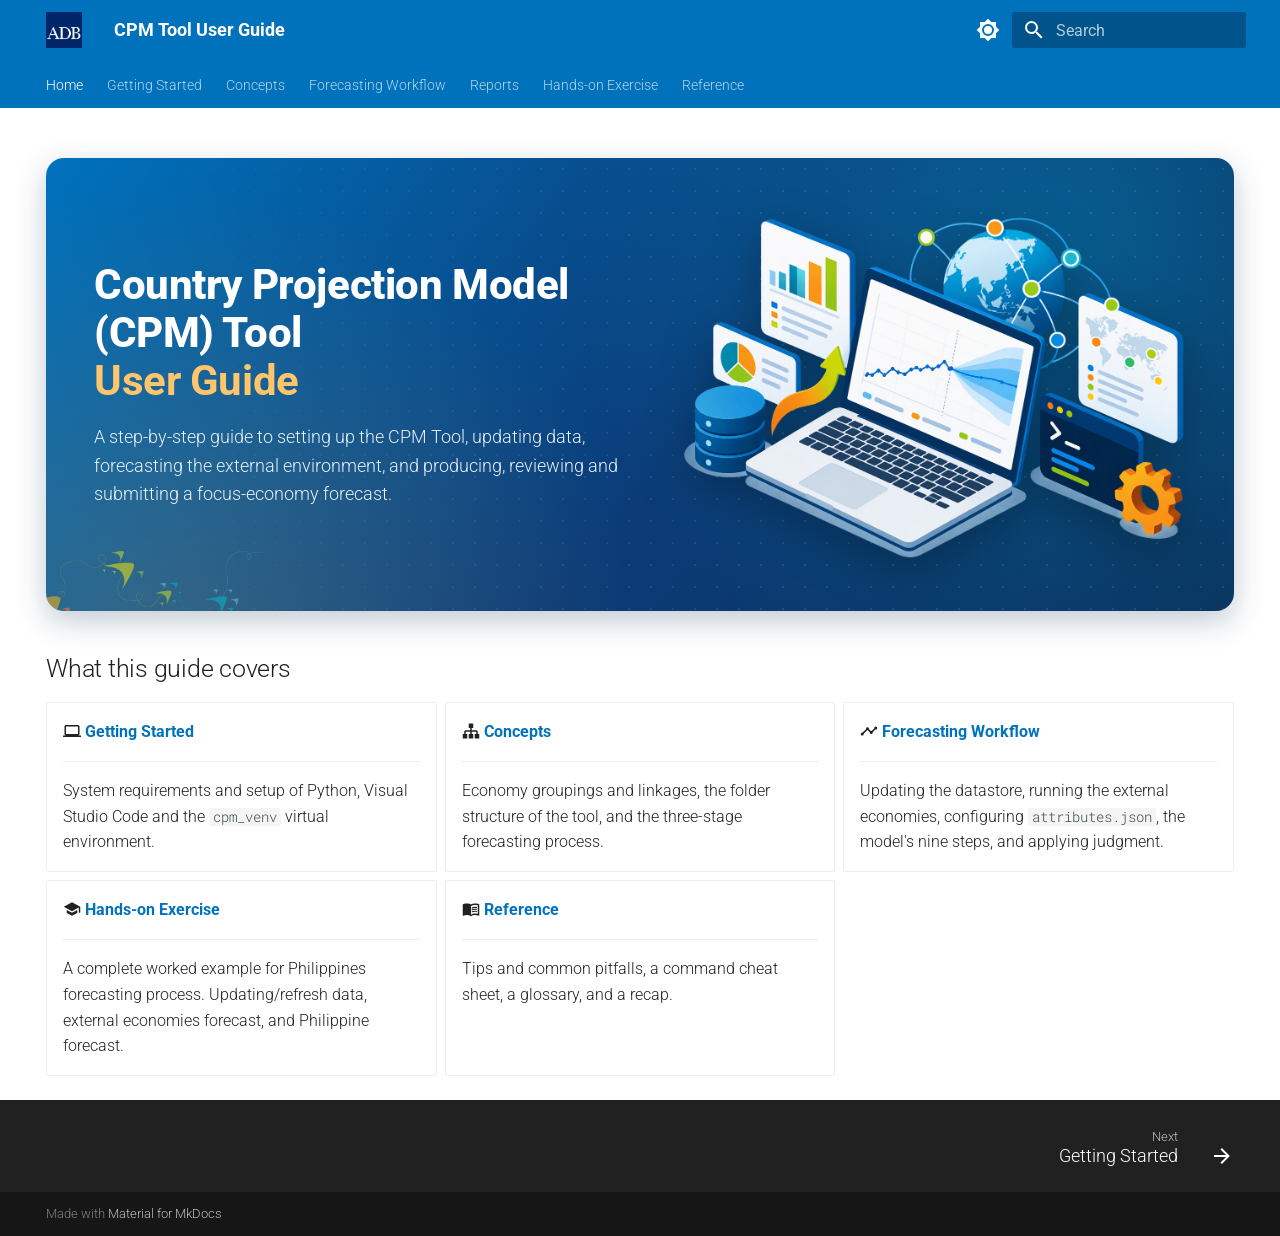
==== commit 5e1b9f2f: "Update worked example to reflect Philippines process Updated the worked example section to reflect t" ====
--- a/index.html
+++ b/index.html
@@ -720,27 +720,27 @@
 <div class="grid cards">
 <ul>
 <li>
-<p><span class="twemoji"><svg xmlns="http://www.w3.org/2000/svg" viewBox="0 0 24 24"><path d="M4 6h16v10H4m16 2a2 2 0 0 0 2-2V6a2 2 0 0 0-2-2H4c-1.11 0-2 .89-2 2v10a2 2 0 0 0 2 2H0v2h24v-2z"/></svg></span> <strong><a href="getting-started/index.md">Getting Started</a></strong></p>
+<p><span class="twemoji"><svg xmlns="http://www.w3.org/2000/svg" viewBox="0 0 24 24"><path d="M4 6h16v10H4m16 2a2 2 0 0 0 2-2V6a2 2 0 0 0-2-2H4c-1.11 0-2 .89-2 2v10a2 2 0 0 0 2 2H0v2h24v-2z"/></svg></span> <strong><a href="getting-started.html">Getting Started</a></strong></p>
 <hr />
 <p>System requirements and setup of Python, Visual Studio Code and the <code>cpm_venv</code> virtual environment.</p>
 </li>
 <li>
-<p><span class="twemoji"><svg xmlns="http://www.w3.org/2000/svg" viewBox="0 0 24 24"><path d="M9 2v6h2v3H5c-1.11 0-2 .89-2 2v3H1v6h6v-6H5v-3h6v3H9v6h6v-6h-2v-3h6v3h-2v6h6v-6h-2v-3c0-1.11-.89-2-2-2h-6V8h2V2z"/></svg></span> <strong><a href="concepts/index.md">Concepts</a></strong></p>
+<p><span class="twemoji"><svg xmlns="http://www.w3.org/2000/svg" viewBox="0 0 24 24"><path d="M9 2v6h2v3H5c-1.11 0-2 .89-2 2v3H1v6h6v-6H5v-3h6v3H9v6h6v-6h-2v-3h6v3h-2v6h6v-6h-2v-3c0-1.11-.89-2-2-2h-6V8h2V2z"/></svg></span> <strong><a href="concepts.html">Concepts</a></strong></p>
 <hr />
 <p>Economy groupings and linkages, the folder structure of the tool, and the three-stage forecasting process.</p>
 </li>
 <li>
-<p><span class="twemoji"><svg xmlns="http://www.w3.org/2000/svg" viewBox="0 0 24 24"><path d="m3 14 .5.07L8.07 9.5a1.95 1.95 0 0 1 .52-1.91c.78-.79 2.04-.79 2.82 0 .53.52.7 1.26.52 1.91l2.57 2.57.5-.07c.18 0 .35 0 .5.07l3.57-3.57C19 8.35 19 8.18 19 8a2 2 0 0 1 2-2 2 2 0 0 1 2 2 2 2 0 0 1-2 2c-.18 0-.35 0-.5-.07l-3.57 3.57c.07.15.07.32.07.5a2 2 0 0 1-2 2 2 2 0 0 1-2-2l.07-.5-2.57-2.57c-.32.07-.68.07-1 0L4.93 15.5 5 16a2 2 0 0 1-2 2 2 2 0 0 1-2-2 2 2 0 0 1 2-2"/></svg></span> <strong><a href="workflow/index.md">Forecasting Workflow</a></strong></p>
+<p><span class="twemoji"><svg xmlns="http://www.w3.org/2000/svg" viewBox="0 0 24 24"><path d="m3 14 .5.07L8.07 9.5a1.95 1.95 0 0 1 .52-1.91c.78-.79 2.04-.79 2.82 0 .53.52.7 1.26.52 1.91l2.57 2.57.5-.07c.18 0 .35 0 .5.07l3.57-3.57C19 8.35 19 8.18 19 8a2 2 0 0 1 2-2 2 2 0 0 1 2 2 2 2 0 0 1-2 2c-.18 0-.35 0-.5-.07l-3.57 3.57c.07.15.07.32.07.5a2 2 0 0 1-2 2 2 2 0 0 1-2-2l.07-.5-2.57-2.57c-.32.07-.68.07-1 0L4.93 15.5 5 16a2 2 0 0 1-2 2 2 2 0 0 1-2-2 2 2 0 0 1 2-2"/></svg></span> <strong><a href="workflow.html">Forecasting Workflow</a></strong></p>
 <hr />
 <p>Updating the datastore, running the external economies, configuring <code>attributes.json</code>, the model's nine steps, and applying judgment.</p>
 </li>
 <li>
-<p><span class="twemoji"><svg xmlns="http://www.w3.org/2000/svg" viewBox="0 0 24 24"><path d="M12 3 1 9l11 6 9-4.91V17h2V9M5 13.18v4L12 21l7-3.82v-4L12 17z"/></svg></span> <strong><a href="exercise/index.md">Hands-on Exercise</a></strong></p>
+<p><span class="twemoji"><svg xmlns="http://www.w3.org/2000/svg" viewBox="0 0 24 24"><path d="M12 3 1 9l11 6 9-4.91V17h2V9M5 13.18v4L12 21l7-3.82v-4L12 17z"/></svg></span> <strong><a href="exercise.html">Hands-on Exercise</a></strong></p>
 <hr />
-<p>A worked example for Bhutan, with both a one-shot run and a recommended manual run.</p>
+<p>A complete worked example for Philippines forecasting process. Updating/refresh data, external economies forecast, and Philippine forecast. </p>
 </li>
 <li>
-<p><span class="twemoji"><svg xmlns="http://www.w3.org/2000/svg" viewBox="0 0 24 24"><path d="M12 21.5c-1.35-.85-3.8-1.5-5.5-1.5-1.65 0-3.35.3-4.75 1.05-.1.05-.15.05-.25.05-.25 0-.5-.25-.5-.5V6c.6-.45 1.25-.75 2-1 1.11-.35 2.33-.5 3.5-.5 1.95 0 4.05.4 5.5 1.5 1.45-1.1 3.55-1.5 5.5-1.5 1.17 0 2.39.15 3.5.5.75.25 1.4.55 2 1v14.6c0 .25-.25.5-.5.5-.1 0-.15 0-.25-.05-1.4-.75-3.1-1.05-4.75-1.05-1.7 0-4.15.65-5.5 1.5M12 8v11.5c1.35-.85 3.8-1.5 5.5-1.5 1.2 0 2.4.15 3.5.5V7c-1.1-.35-2.3-.5-3.5-.5-1.7 0-4.15.65-5.5 1.5m1 3.5c1.11-.68 2.6-1 4.5-1 .91 0 1.76.09 2.5.28V9.23c-.87-.15-1.71-.23-2.5-.23q-2.655 0-4.5.84zm4.5.17c-1.71 0-3.21.26-4.5.79v1.69c1.11-.65 2.6-.99 4.5-.99 1.04 0 1.88.08 2.5.24v-1.5c-.87-.16-1.71-.23-2.5-.23m2.5 2.9c-.87-.16-1.71-.24-2.5-.24-1.83 0-3.33.27-4.5.8v1.69c1.11-.66 2.6-.99 4.5-.99 1.04 0 1.88.08 2.5.24z"/></svg></span> <strong><a href="reference/index.md">Reference</a></strong></p>
+<p><span class="twemoji"><svg xmlns="http://www.w3.org/2000/svg" viewBox="0 0 24 24"><path d="M12 21.5c-1.35-.85-3.8-1.5-5.5-1.5-1.65 0-3.35.3-4.75 1.05-.1.05-.15.05-.25.05-.25 0-.5-.25-.5-.5V6c.6-.45 1.25-.75 2-1 1.11-.35 2.33-.5 3.5-.5 1.95 0 4.05.4 5.5 1.5 1.45-1.1 3.55-1.5 5.5-1.5 1.17 0 2.39.15 3.5.5.75.25 1.4.55 2 1v14.6c0 .25-.25.5-.5.5-.1 0-.15 0-.25-.05-1.4-.75-3.1-1.05-4.75-1.05-1.7 0-4.15.65-5.5 1.5M12 8v11.5c1.35-.85 3.8-1.5 5.5-1.5 1.2 0 2.4.15 3.5.5V7c-1.1-.35-2.3-.5-3.5-.5-1.7 0-4.15.65-5.5 1.5m1 3.5c1.11-.68 2.6-1 4.5-1 .91 0 1.76.09 2.5.28V9.23c-.87-.15-1.71-.23-2.5-.23q-2.655 0-4.5.84zm4.5.17c-1.71 0-3.21.26-4.5.79v1.69c1.11-.65 2.6-.99 4.5-.99 1.04 0 1.88.08 2.5.24v-1.5c-.87-.16-1.71-.23-2.5-.23m2.5 2.9c-.87-.16-1.71-.24-2.5-.24-1.83 0-3.33.27-4.5.8v1.69c1.11-.66 2.6-.99 4.5-.99 1.04 0 1.88.08 2.5.24z"/></svg></span> <strong><a href="reference.html">Reference</a></strong></p>
 <hr />
 <p>Tips and common pitfalls, a command cheat sheet, a glossary, and a recap.</p>
 </li>
@@ -843,4 +843,4 @@
       
     
   </body>
-</html>+</html>
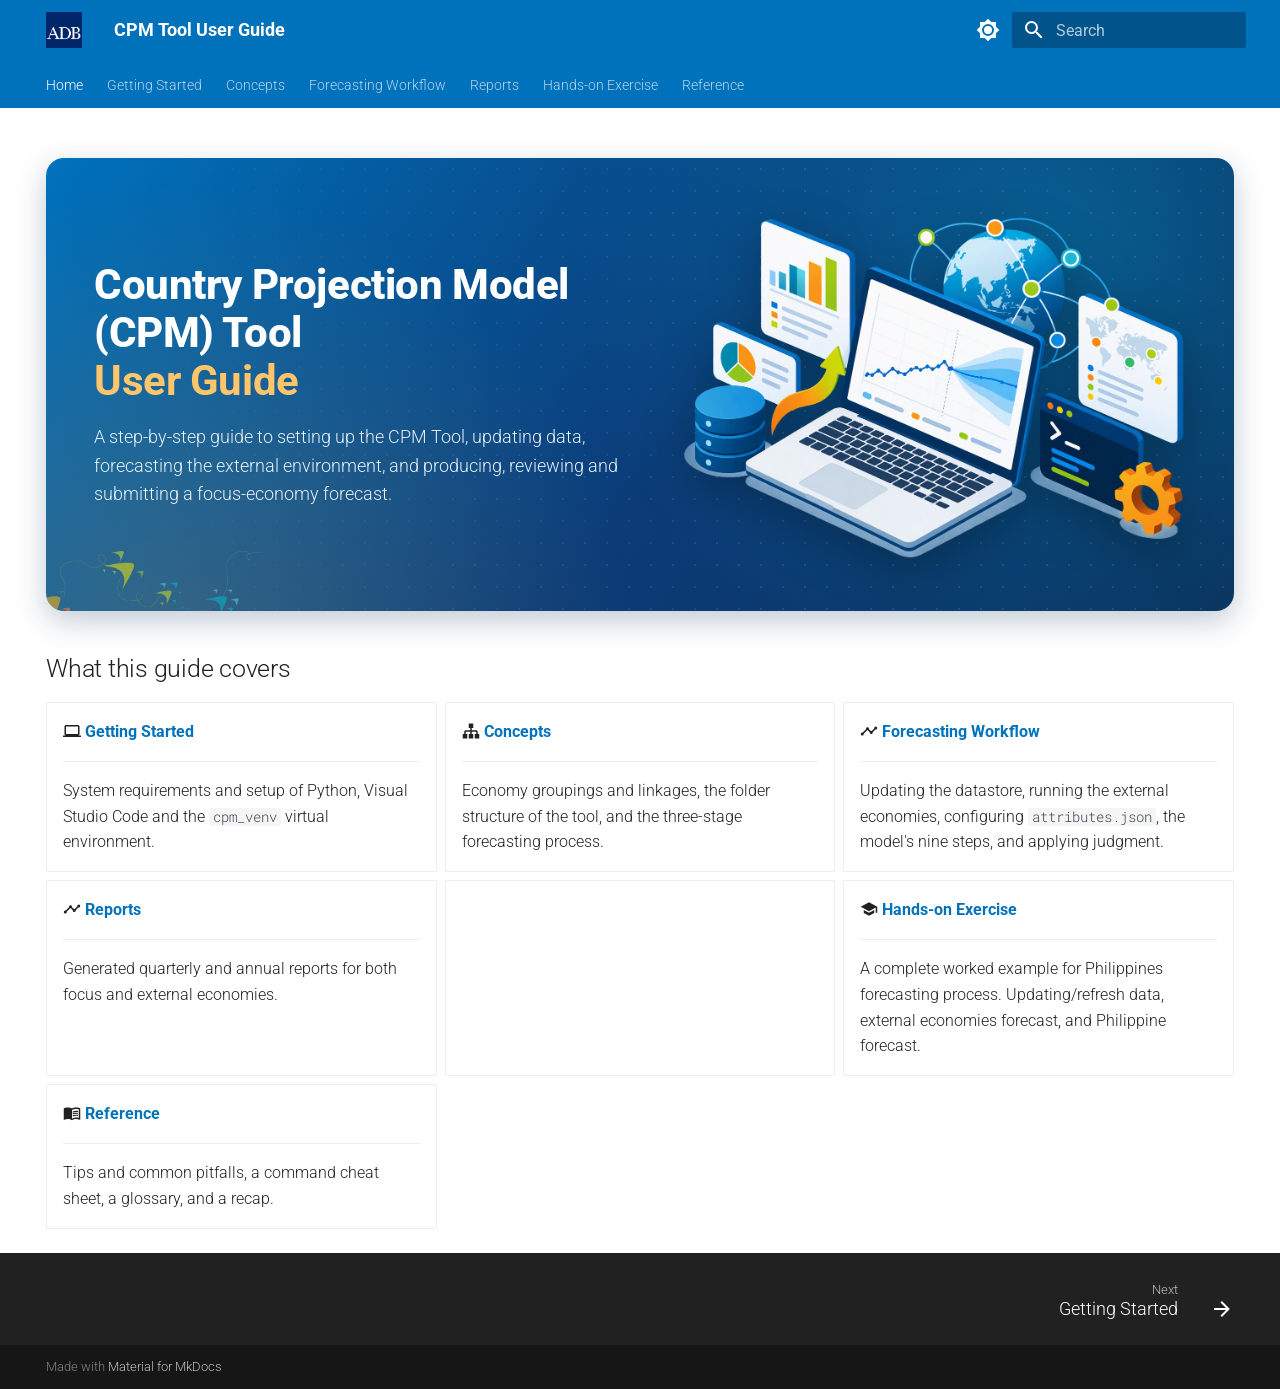
==== commit da70c53a: "Update index.html" ====
--- a/index.html
+++ b/index.html
@@ -735,6 +735,12 @@
 <p>Updating the datastore, running the external economies, configuring <code>attributes.json</code>, the model's nine steps, and applying judgment.</p>
 </li>
 <li>
+<p><span class="twemoji"><svg xmlns="http://www.w3.org/2000/svg" viewBox="0 0 24 24"><path d="m3 14 .5.07L8.07 9.5a1.95 1.95 0 0 1 .52-1.91c.78-.79 2.04-.79 2.82 0 .53.52.7 1.26.52 1.91l2.57 2.57.5-.07c.18 0 .35 0 .5.07l3.57-3.57C19 8.35 19 8.18 19 8a2 2 0 0 1 2-2 2 2 0 0 1 2 2 2 2 0 0 1-2 2c-.18 0-.35 0-.5-.07l-3.57 3.57c.07.15.07.32.07.5a2 2 0 0 1-2 2 2 2 0 0 1-2-2l.07-.5-2.57-2.57c-.32.07-.68.07-1 0L4.93 15.5 5 16a2 2 0 0 1-2 2 2 2 0 0 1-2-2 2 2 0 0 1 2-2"/></svg></span> <strong><a href="reports.html">Reports</a></strong></p>
+<hr />
+<p>Generated quarterly and annual reports for both focus and external economies.</p>
+</li>
+<li>
+<li>
 <p><span class="twemoji"><svg xmlns="http://www.w3.org/2000/svg" viewBox="0 0 24 24"><path d="M12 3 1 9l11 6 9-4.91V17h2V9M5 13.18v4L12 21l7-3.82v-4L12 17z"/></svg></span> <strong><a href="exercise.html">Hands-on Exercise</a></strong></p>
 <hr />
 <p>A complete worked example for Philippines forecasting process. Updating/refresh data, external economies forecast, and Philippine forecast. </p>
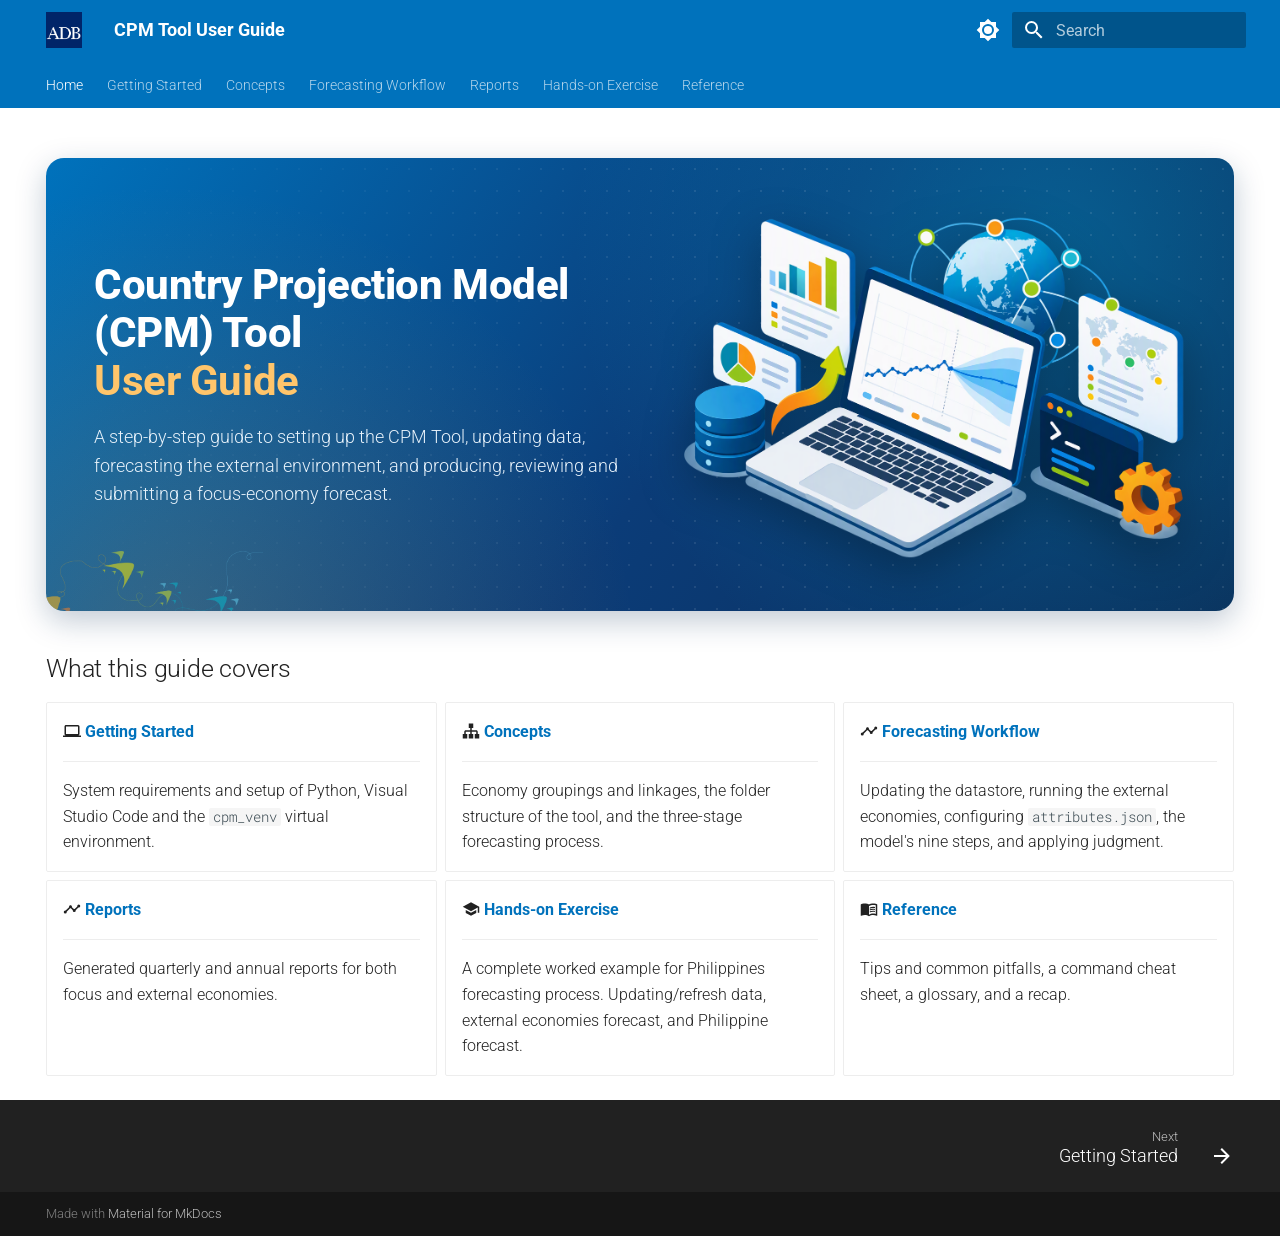
==== commit bf4a1701: "Update index.html" ====
--- a/index.html
+++ b/index.html
@@ -740,7 +740,6 @@
 <p>Generated quarterly and annual reports for both focus and external economies.</p>
 </li>
 <li>
-<li>
 <p><span class="twemoji"><svg xmlns="http://www.w3.org/2000/svg" viewBox="0 0 24 24"><path d="M12 3 1 9l11 6 9-4.91V17h2V9M5 13.18v4L12 21l7-3.82v-4L12 17z"/></svg></span> <strong><a href="exercise.html">Hands-on Exercise</a></strong></p>
 <hr />
 <p>A complete worked example for Philippines forecasting process. Updating/refresh data, external economies forecast, and Philippine forecast. </p>
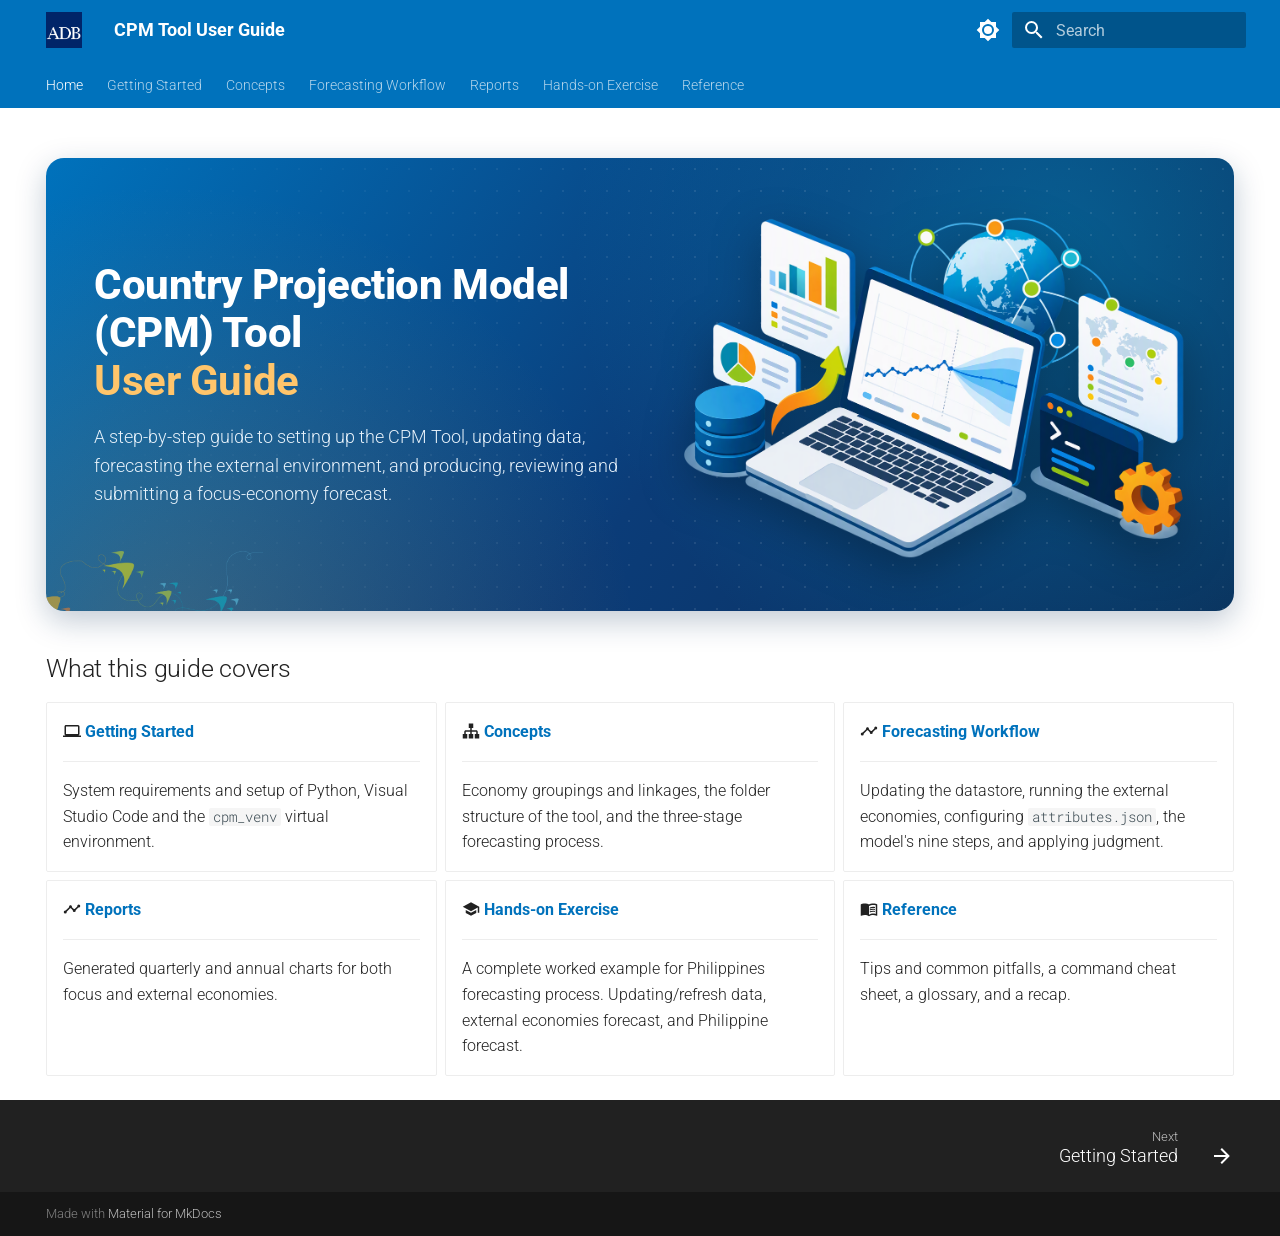
==== commit 2925e6fc: "Update index.html" ====
--- a/index.html
+++ b/index.html
@@ -737,7 +737,7 @@
 <li>
 <p><span class="twemoji"><svg xmlns="http://www.w3.org/2000/svg" viewBox="0 0 24 24"><path d="m3 14 .5.07L8.07 9.5a1.95 1.95 0 0 1 .52-1.91c.78-.79 2.04-.79 2.82 0 .53.52.7 1.26.52 1.91l2.57 2.57.5-.07c.18 0 .35 0 .5.07l3.57-3.57C19 8.35 19 8.18 19 8a2 2 0 0 1 2-2 2 2 0 0 1 2 2 2 2 0 0 1-2 2c-.18 0-.35 0-.5-.07l-3.57 3.57c.07.15.07.32.07.5a2 2 0 0 1-2 2 2 2 0 0 1-2-2l.07-.5-2.57-2.57c-.32.07-.68.07-1 0L4.93 15.5 5 16a2 2 0 0 1-2 2 2 2 0 0 1-2-2 2 2 0 0 1 2-2"/></svg></span> <strong><a href="reports.html">Reports</a></strong></p>
 <hr />
-<p>Generated quarterly and annual reports for both focus and external economies.</p>
+<p>Generated quarterly and annual charts for both focus and external economies.</p>
 </li>
 <li>
 <p><span class="twemoji"><svg xmlns="http://www.w3.org/2000/svg" viewBox="0 0 24 24"><path d="M12 3 1 9l11 6 9-4.91V17h2V9M5 13.18v4L12 21l7-3.82v-4L12 17z"/></svg></span> <strong><a href="exercise.html">Hands-on Exercise</a></strong></p>
